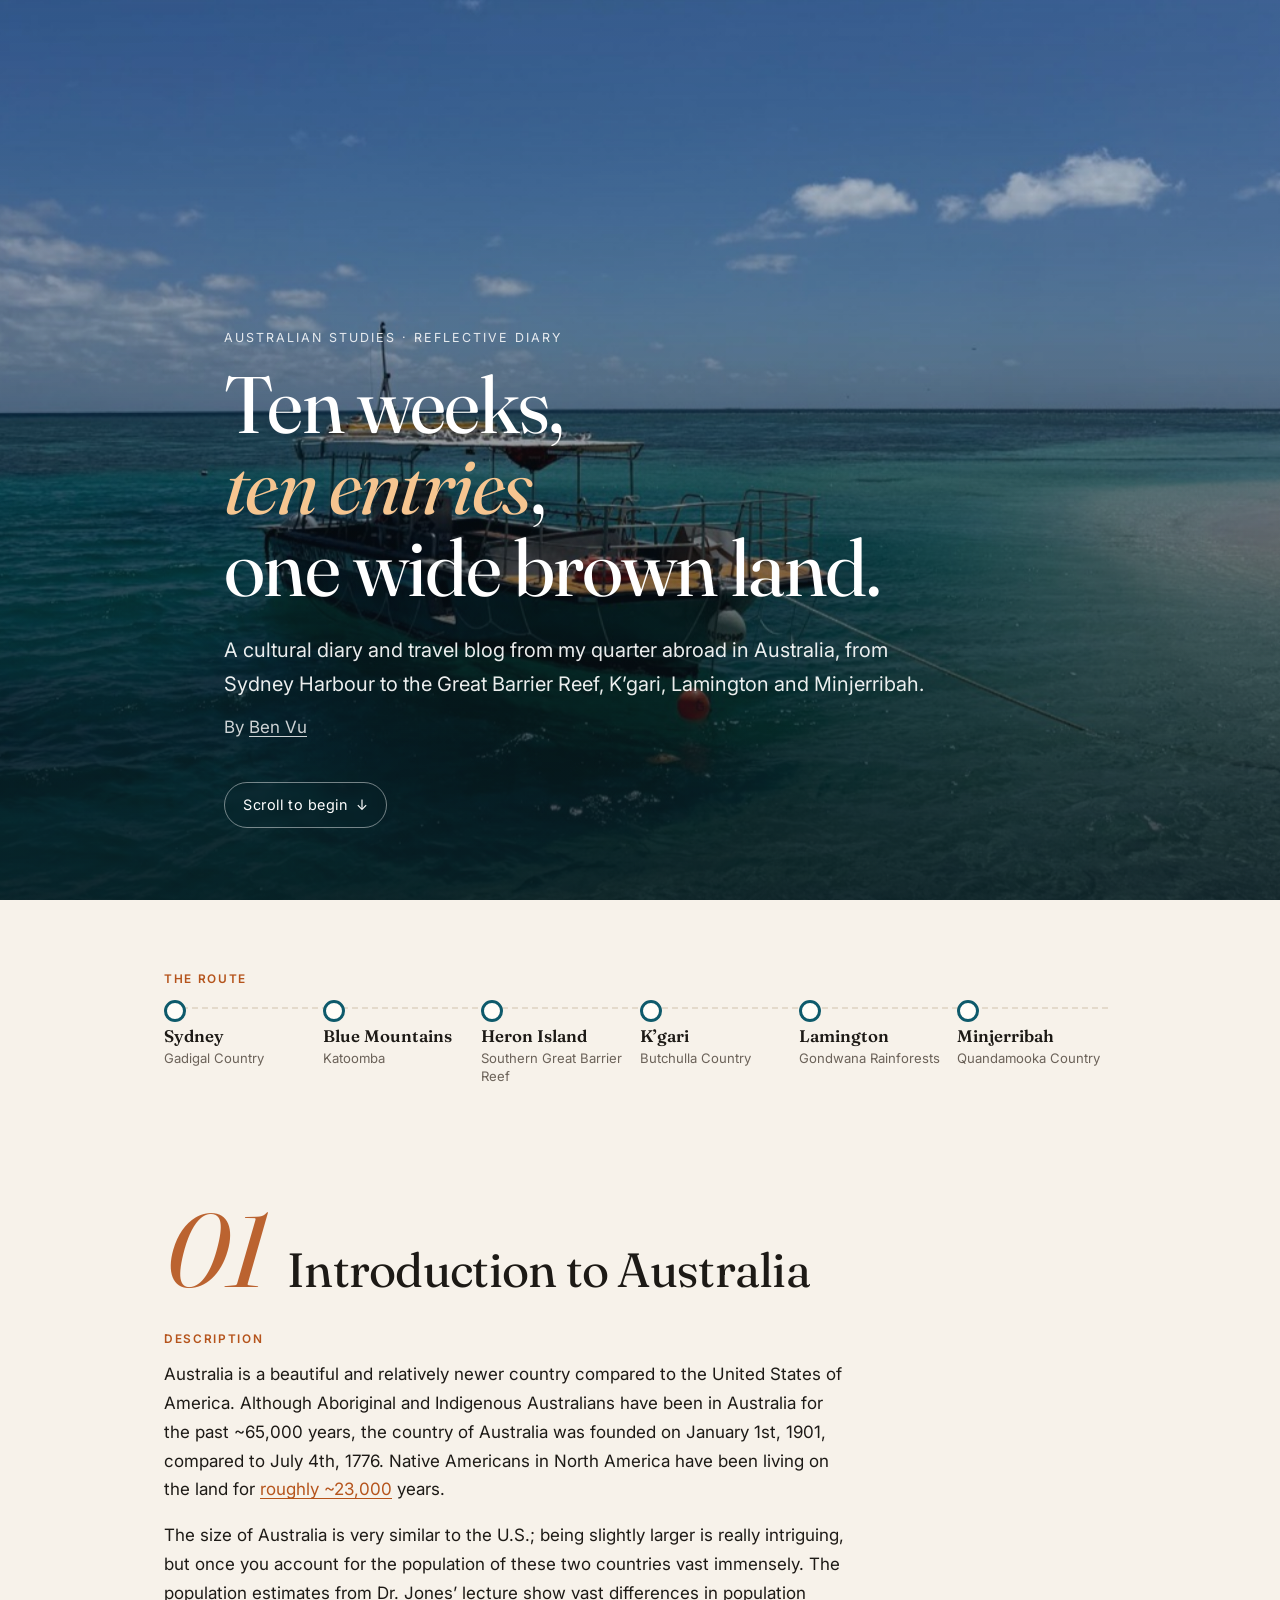
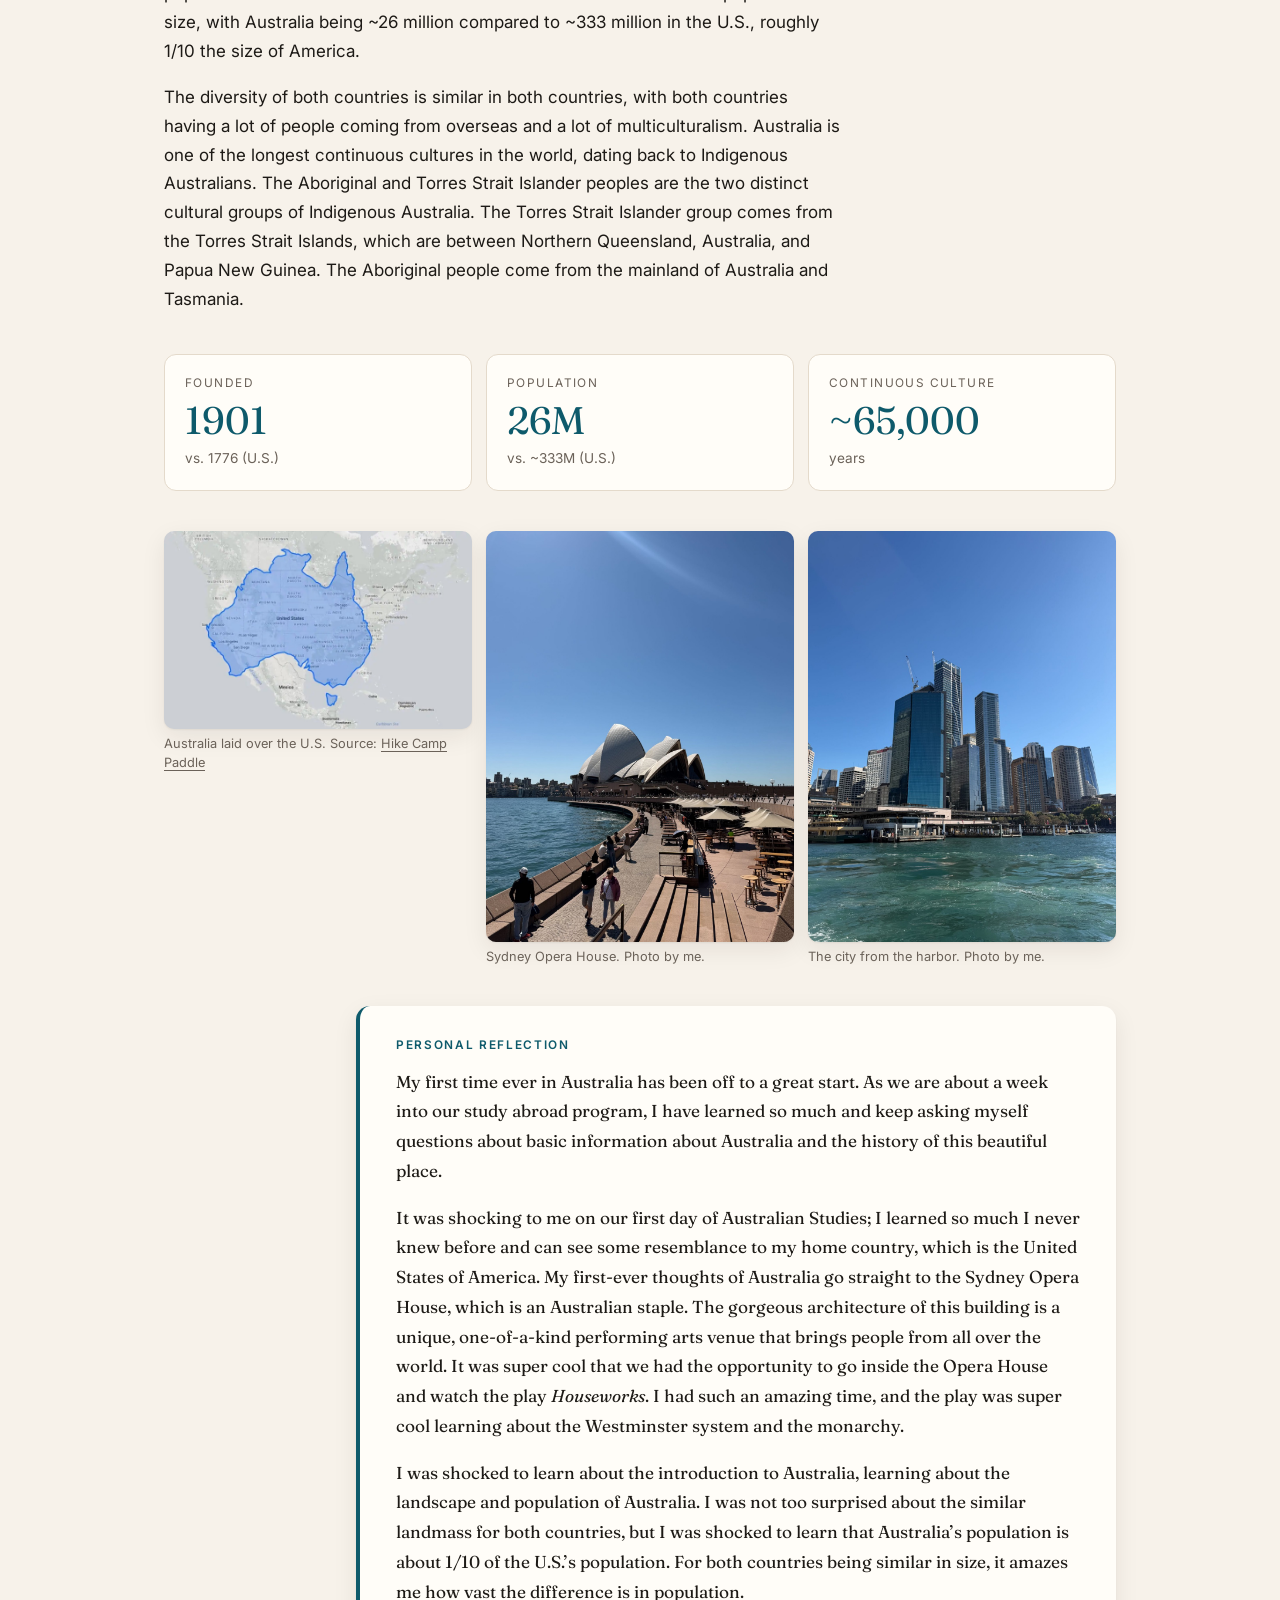
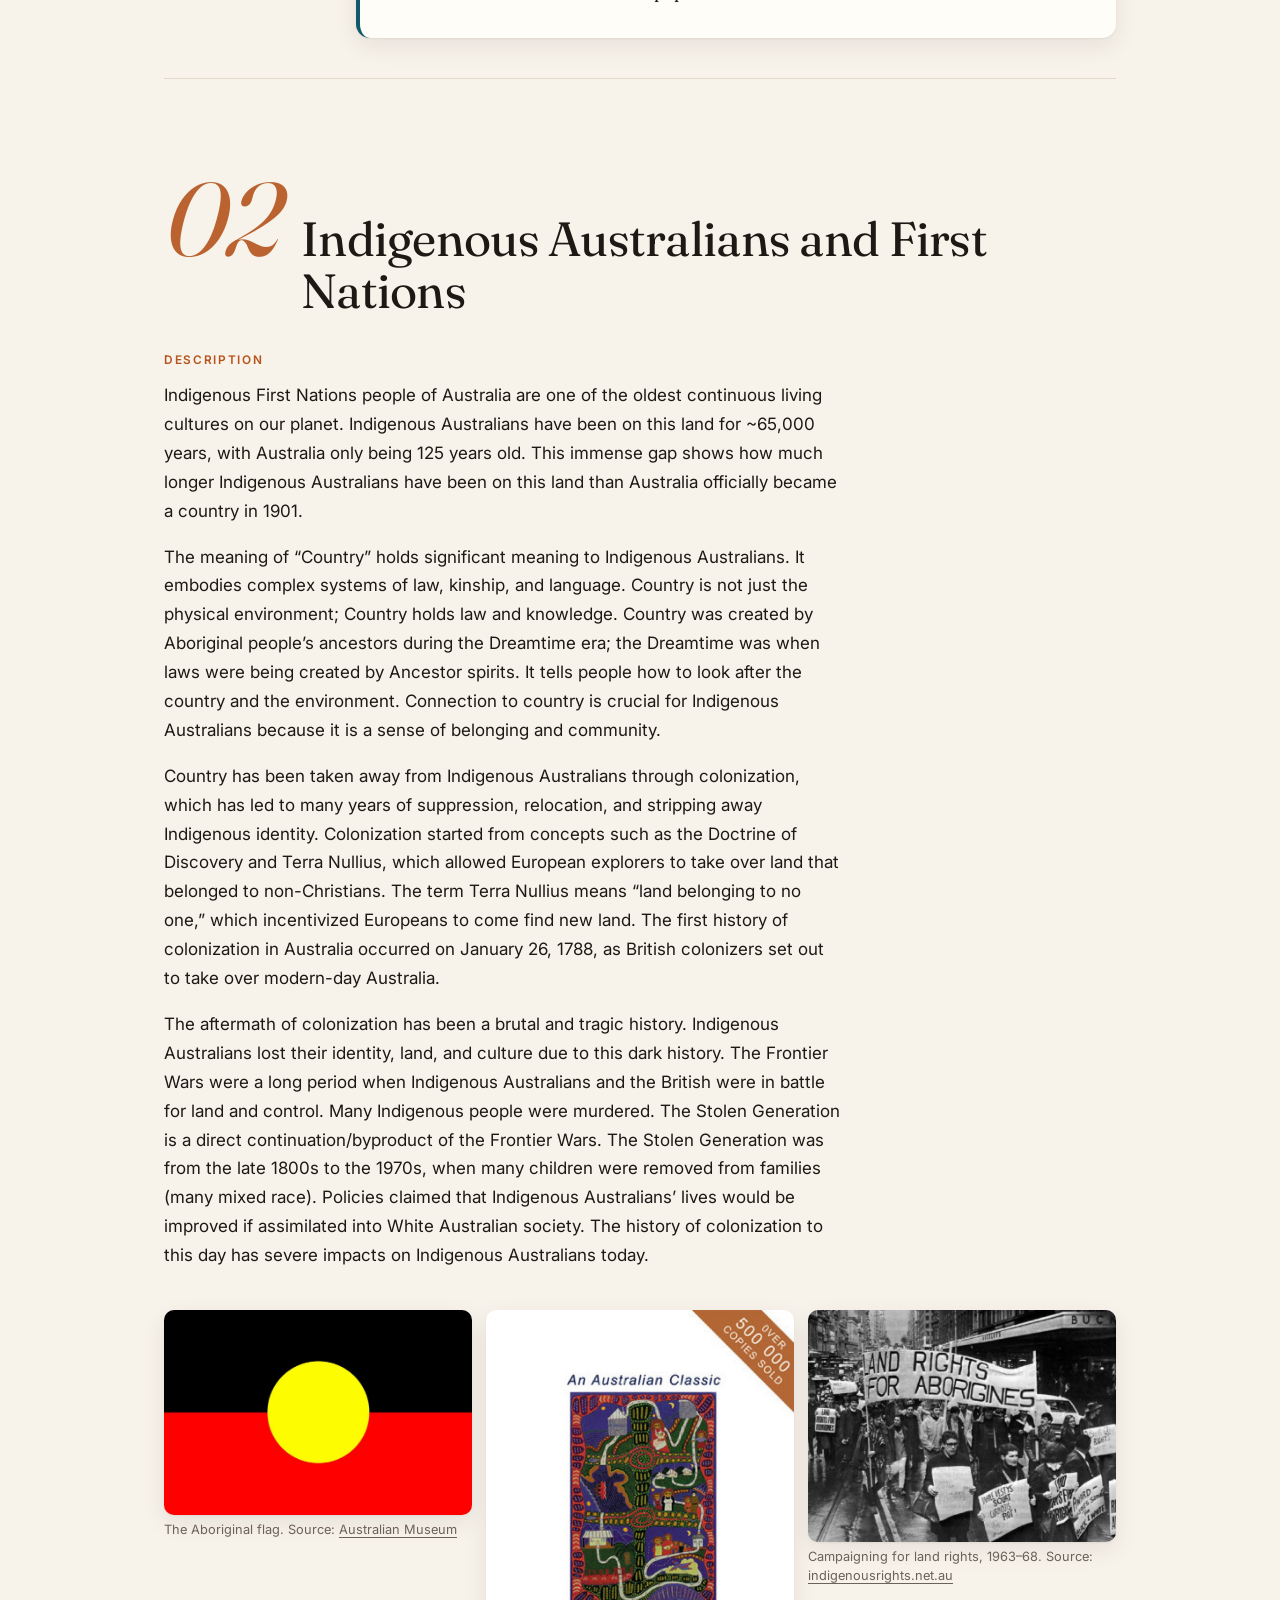
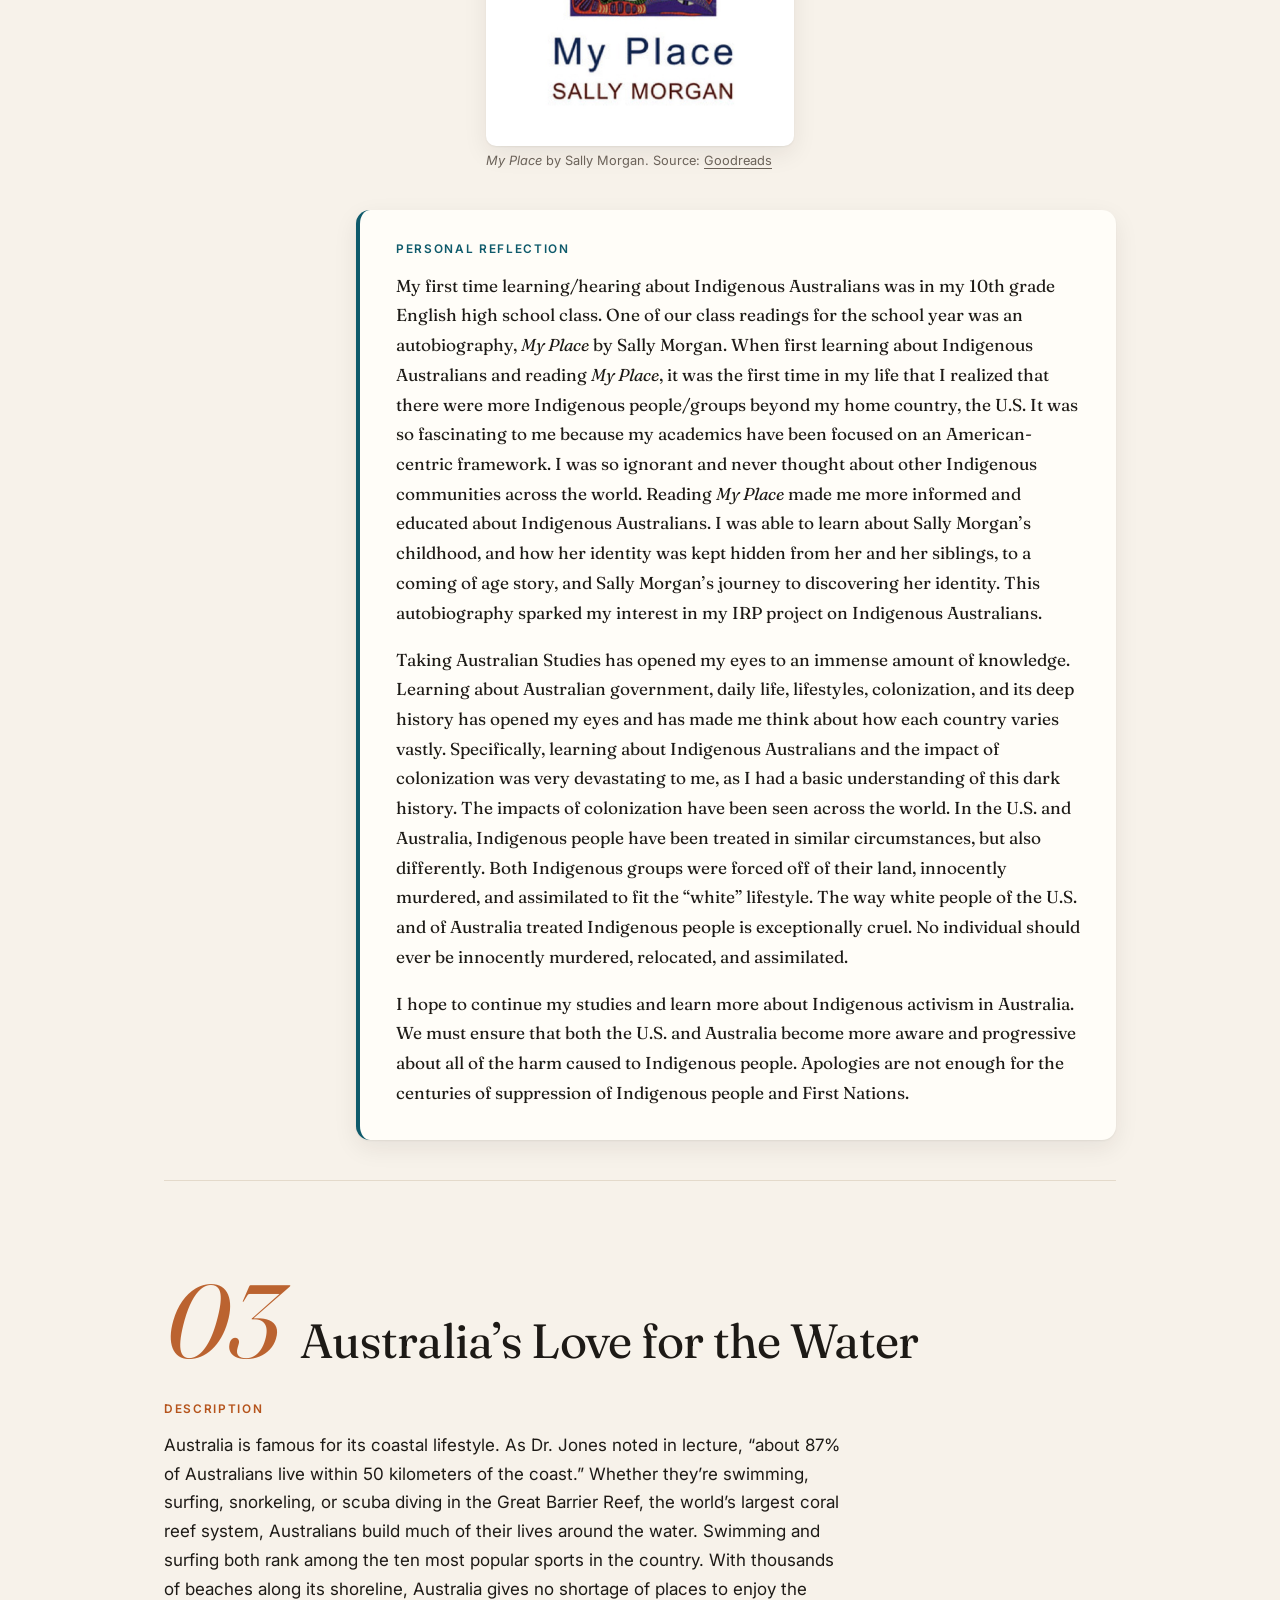
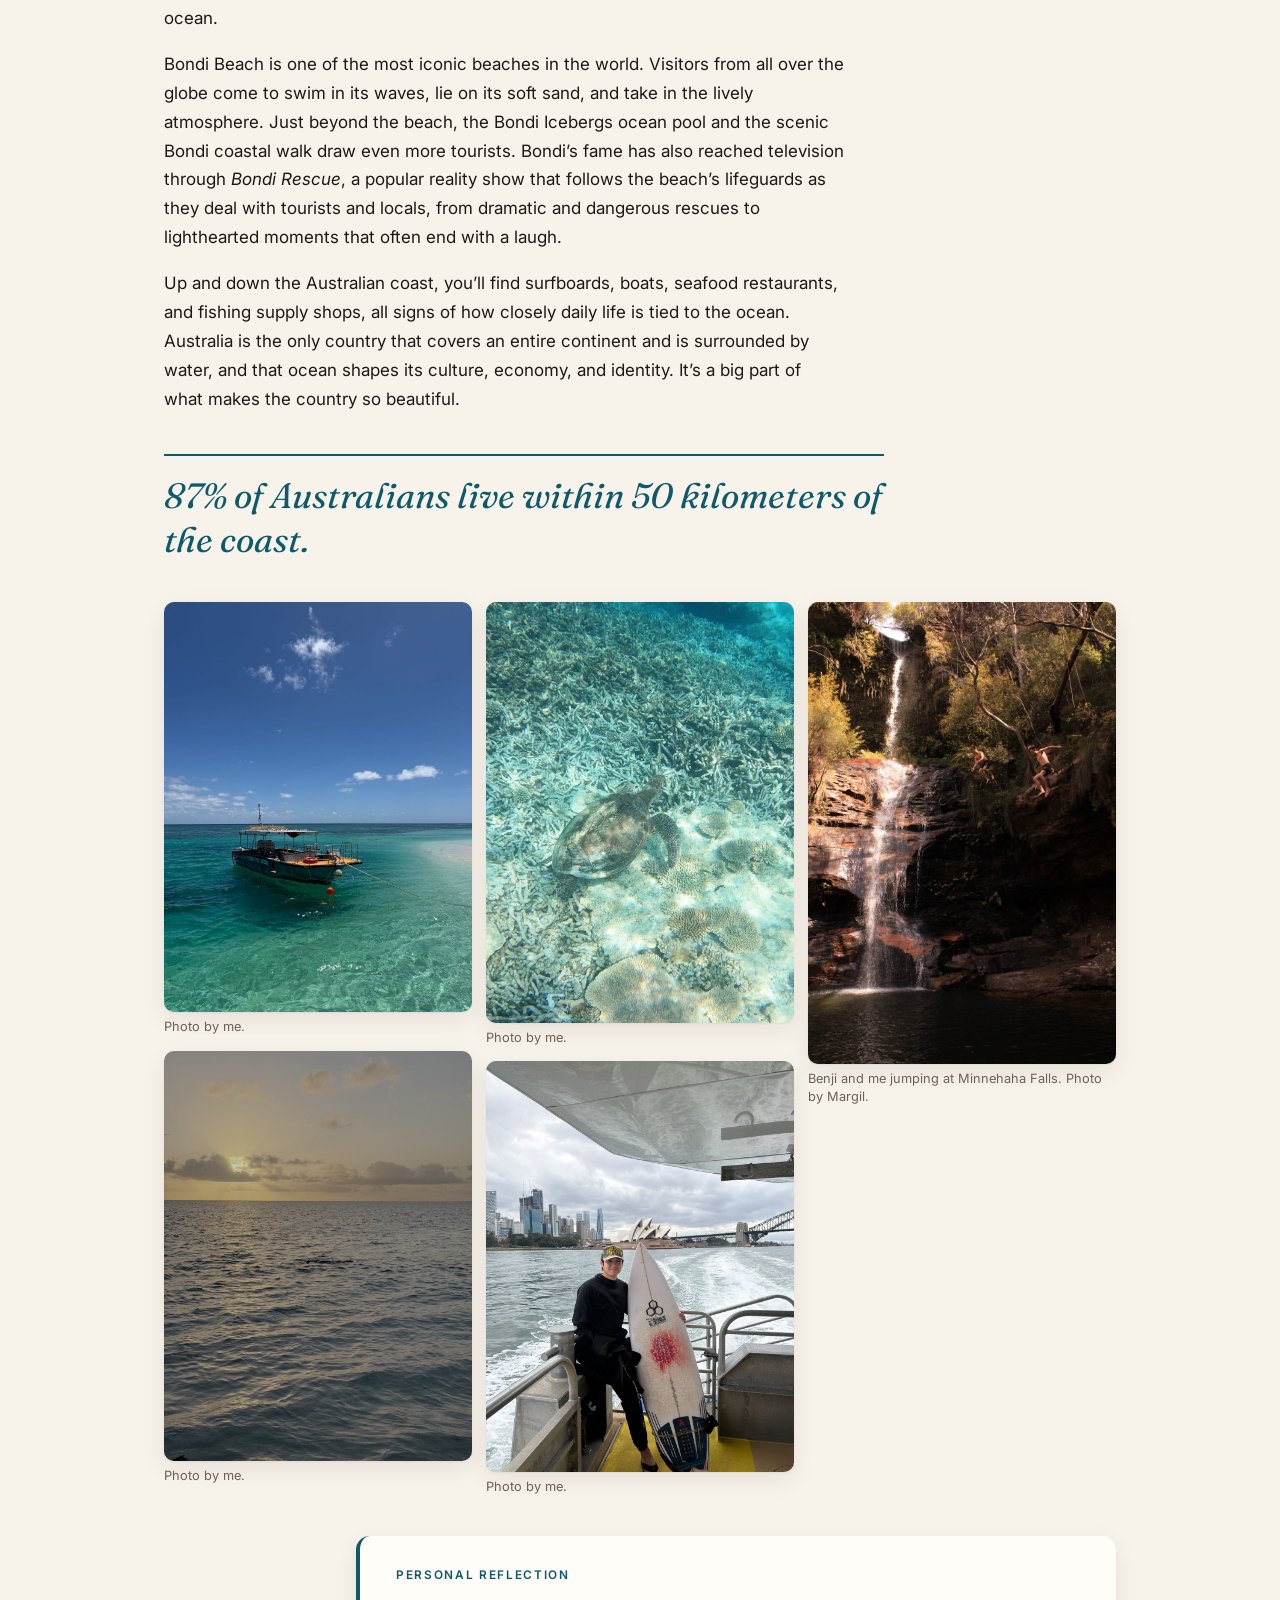
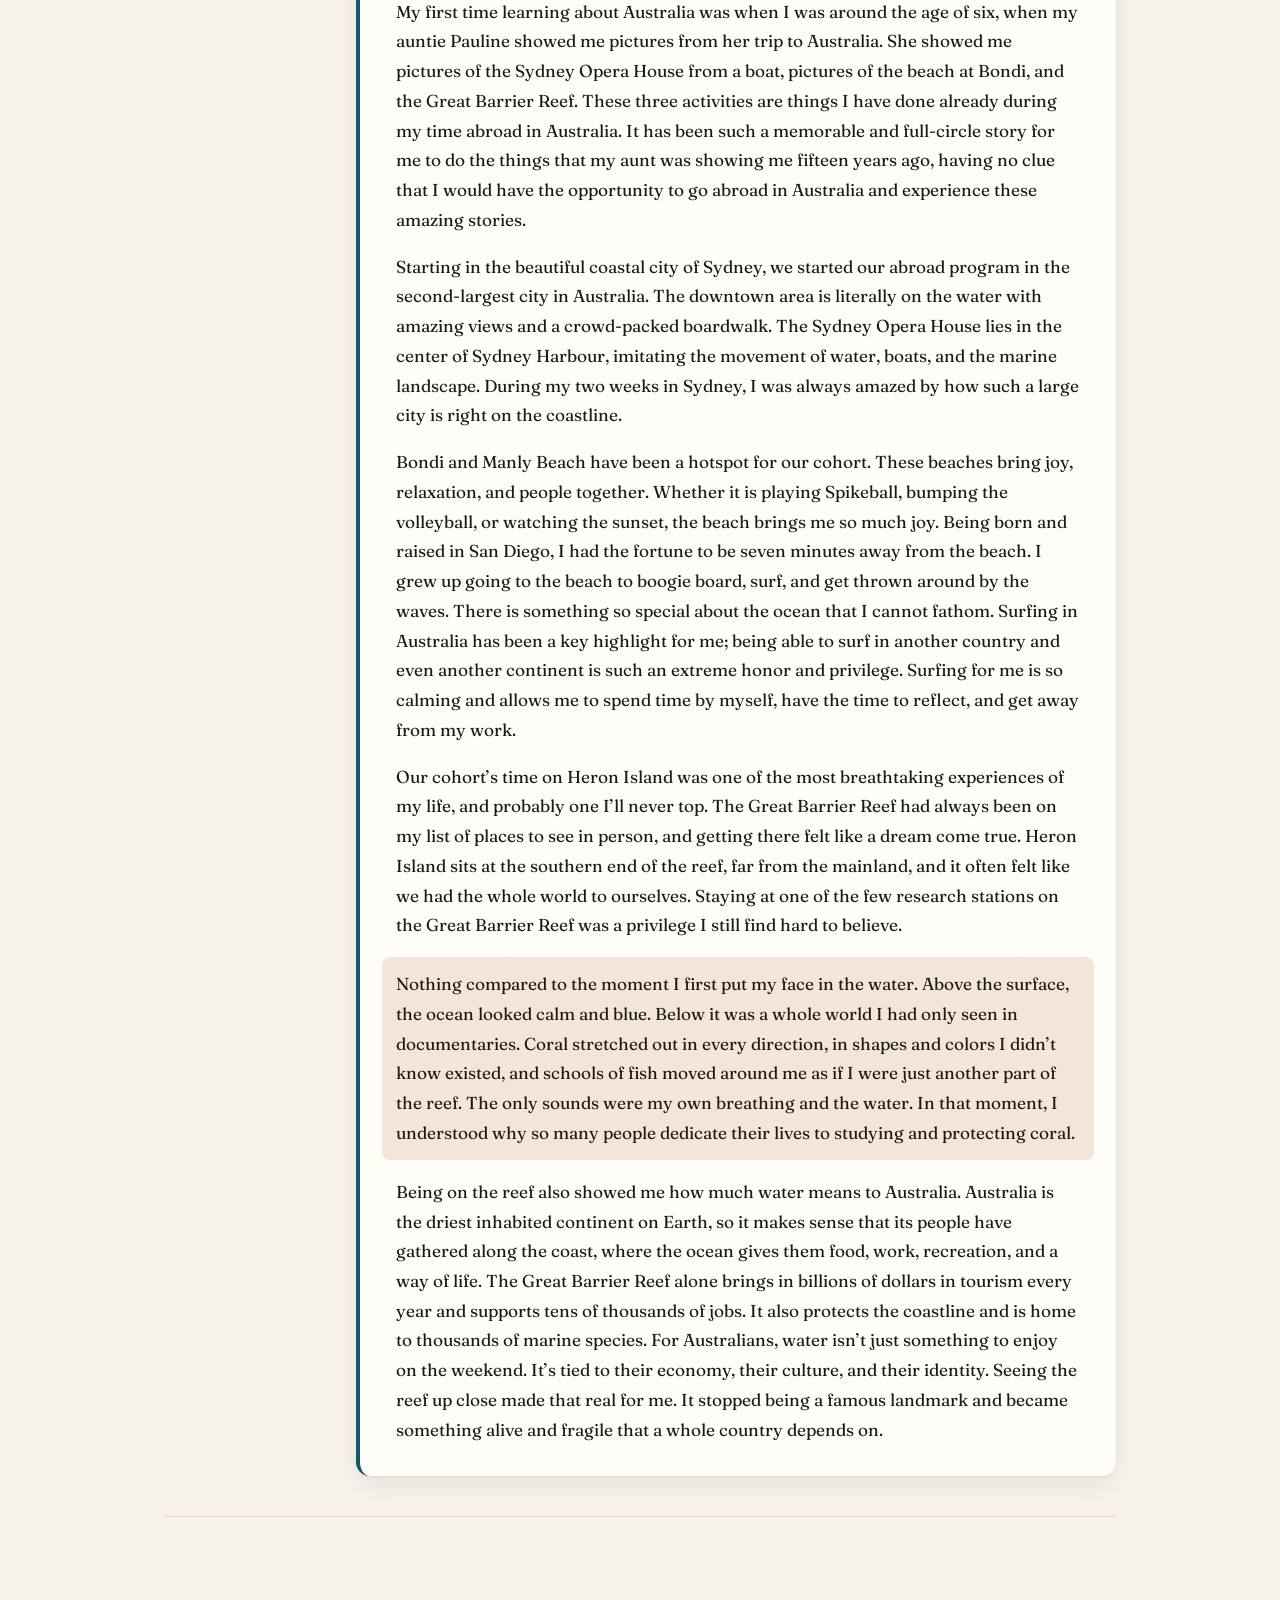
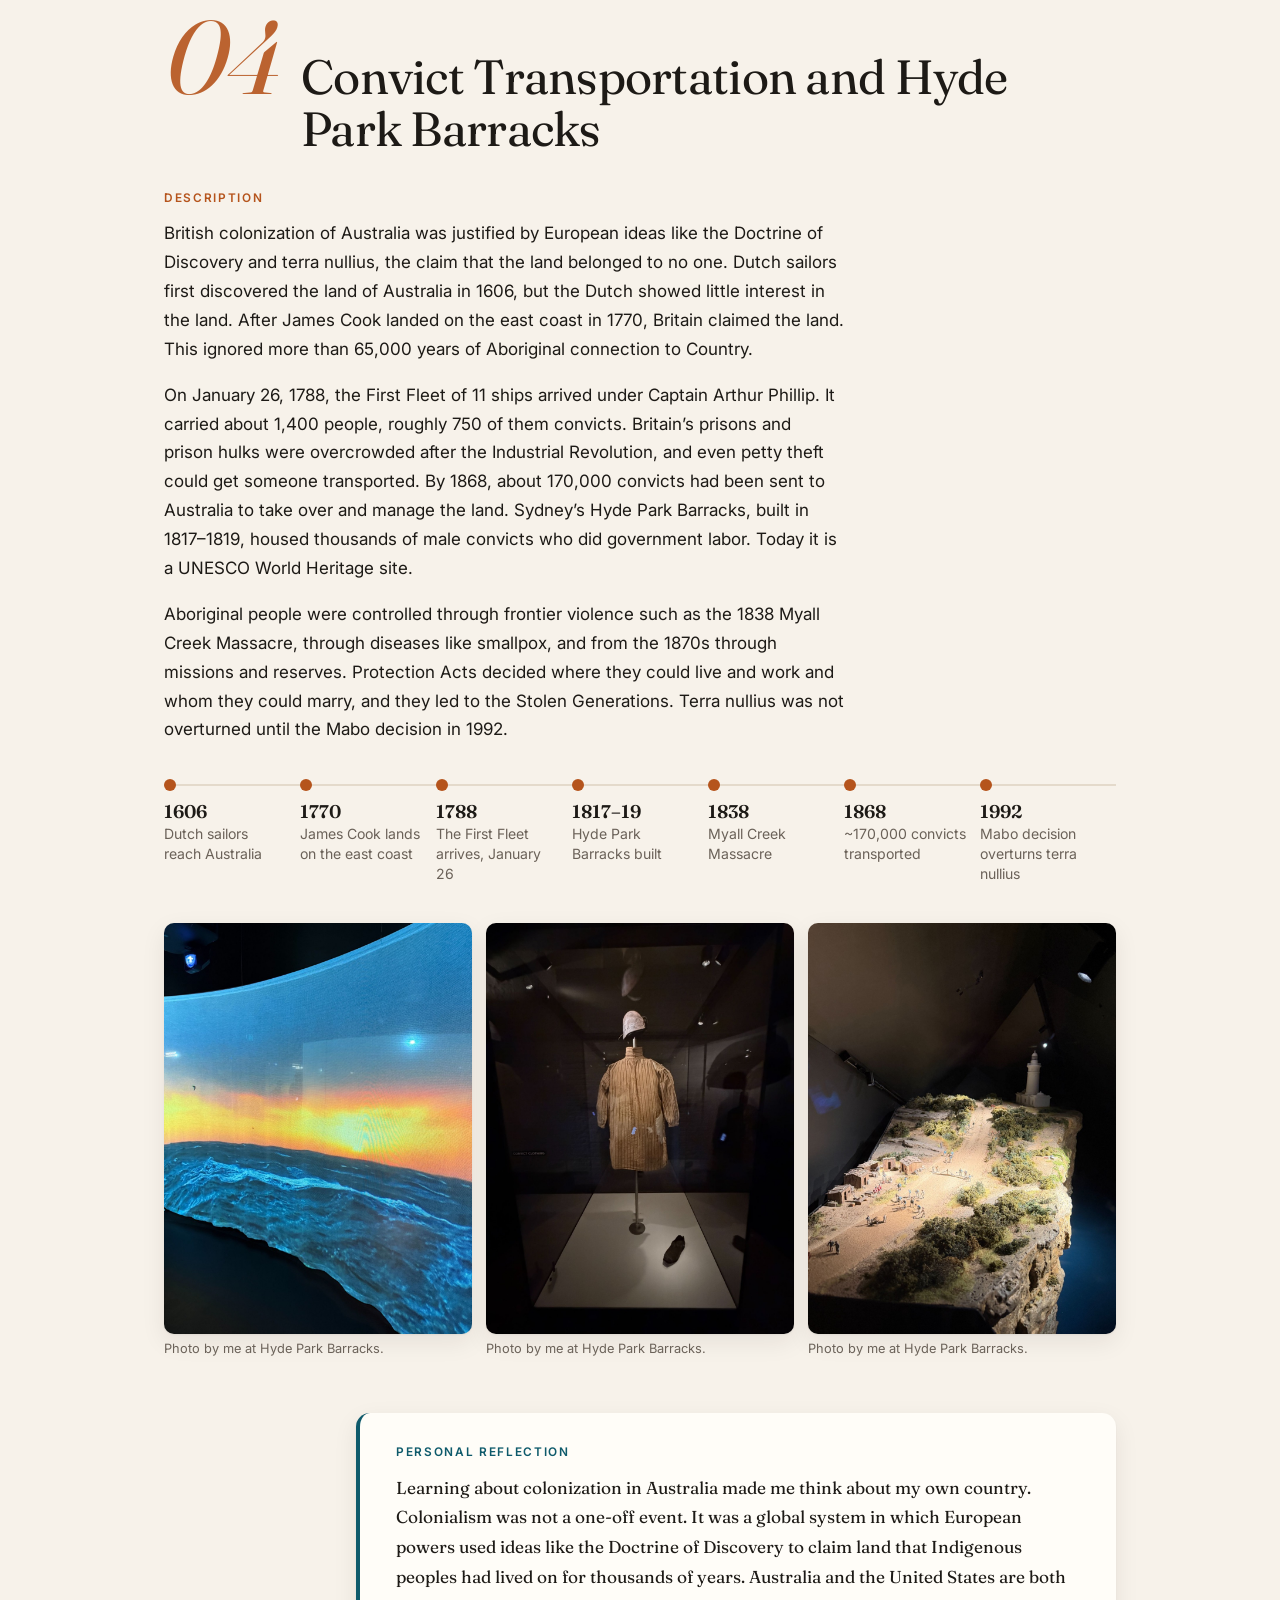
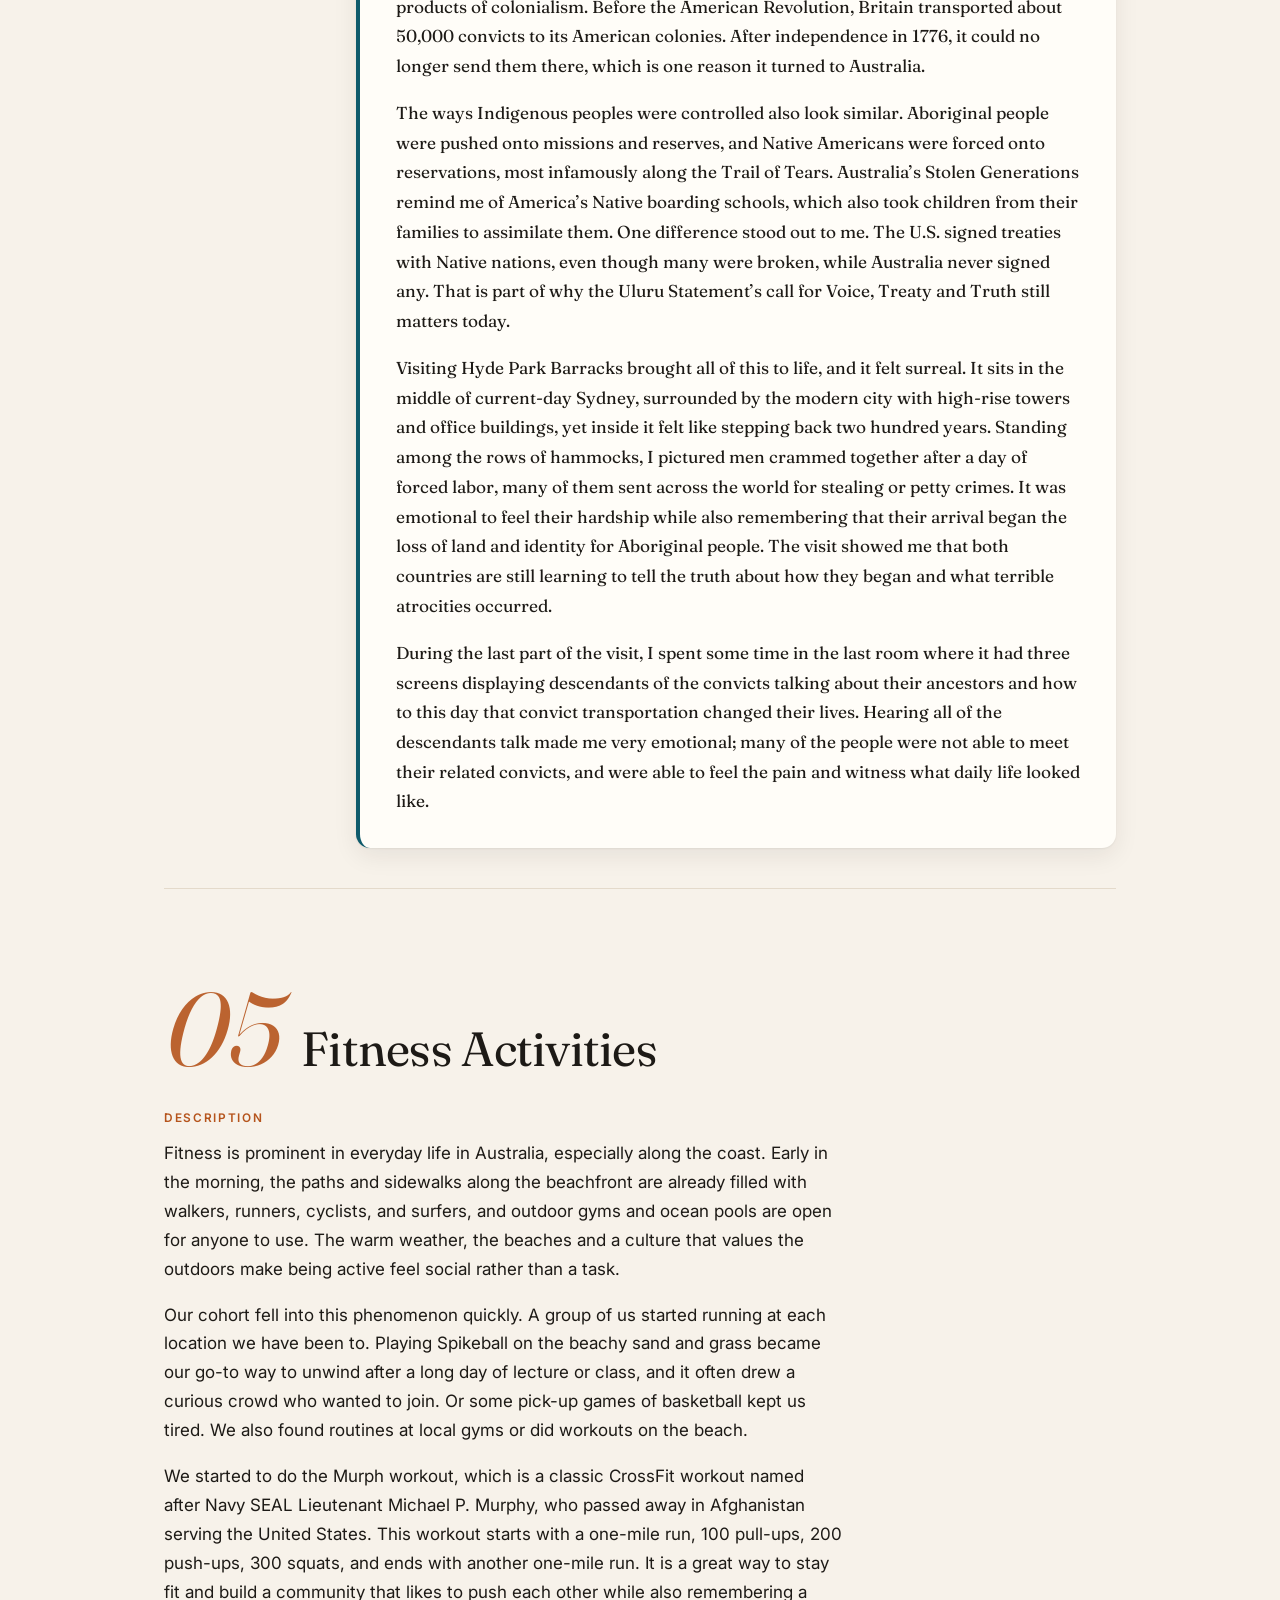
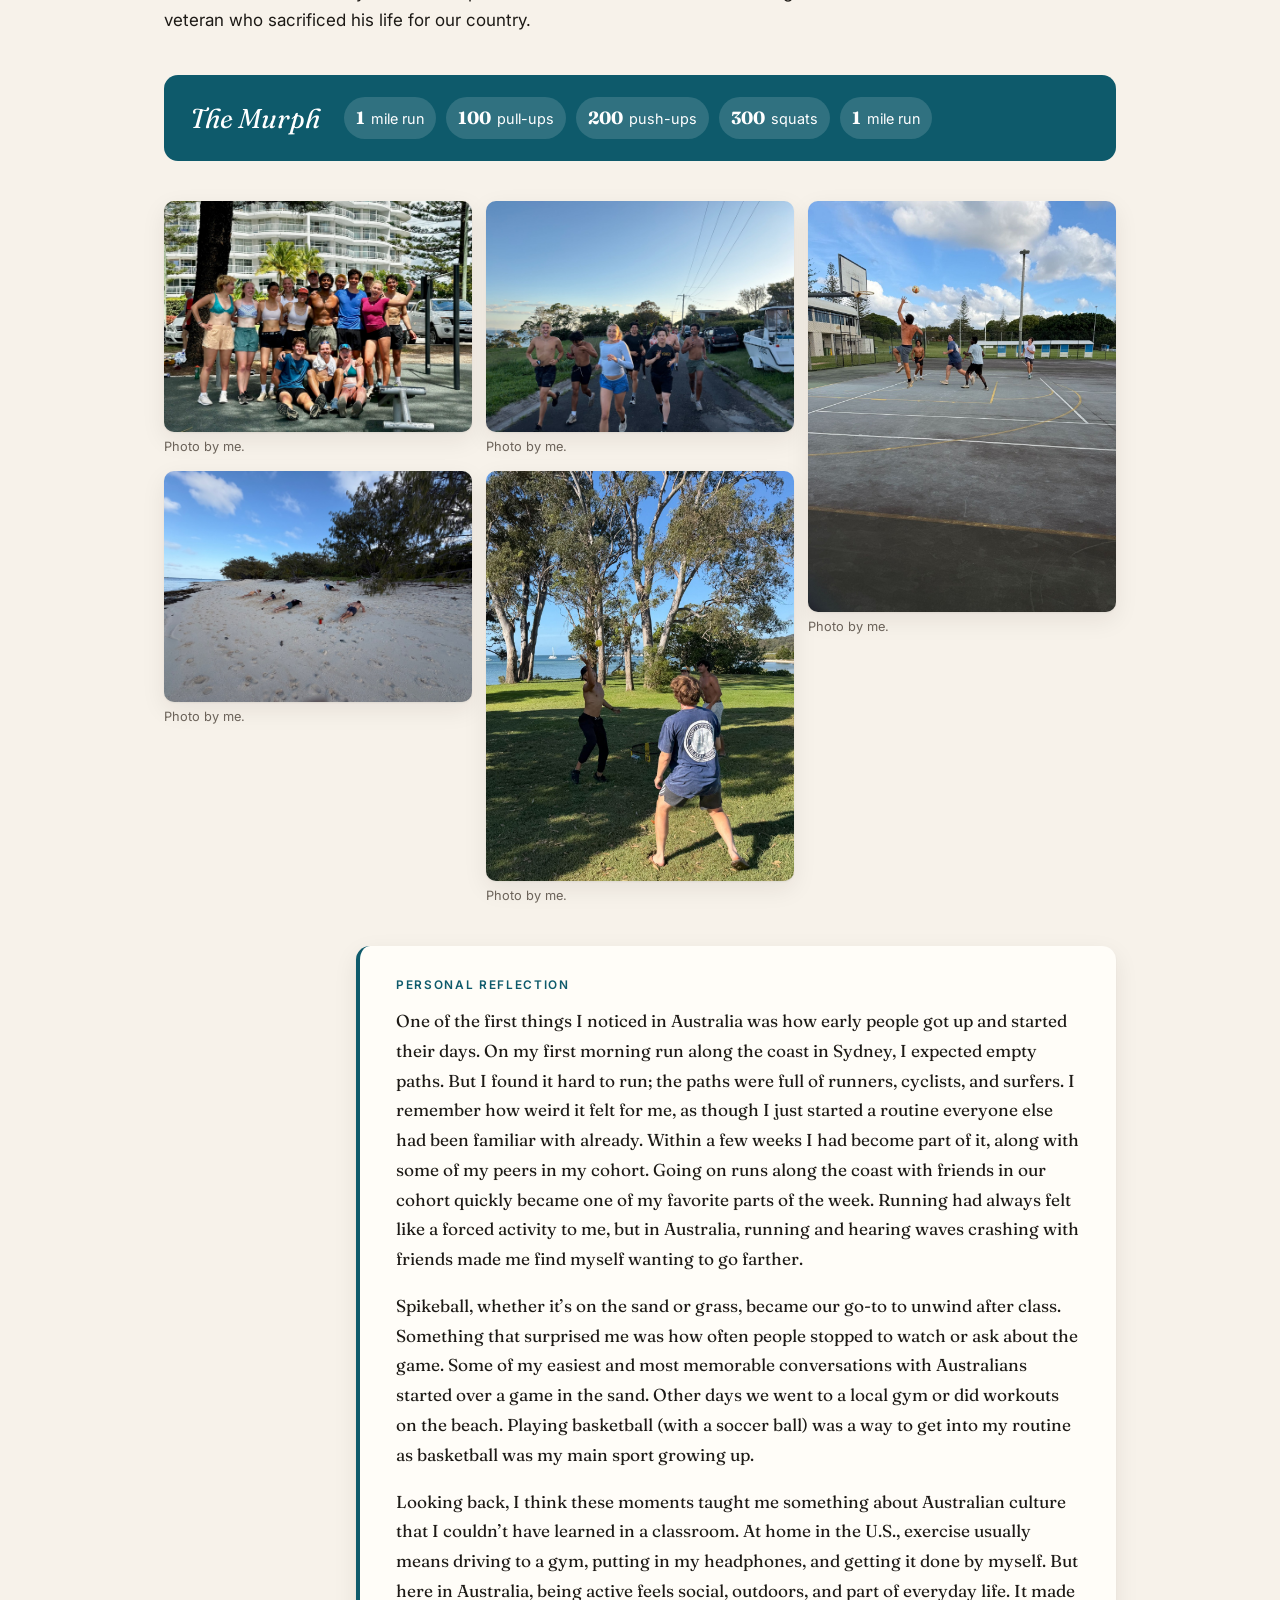
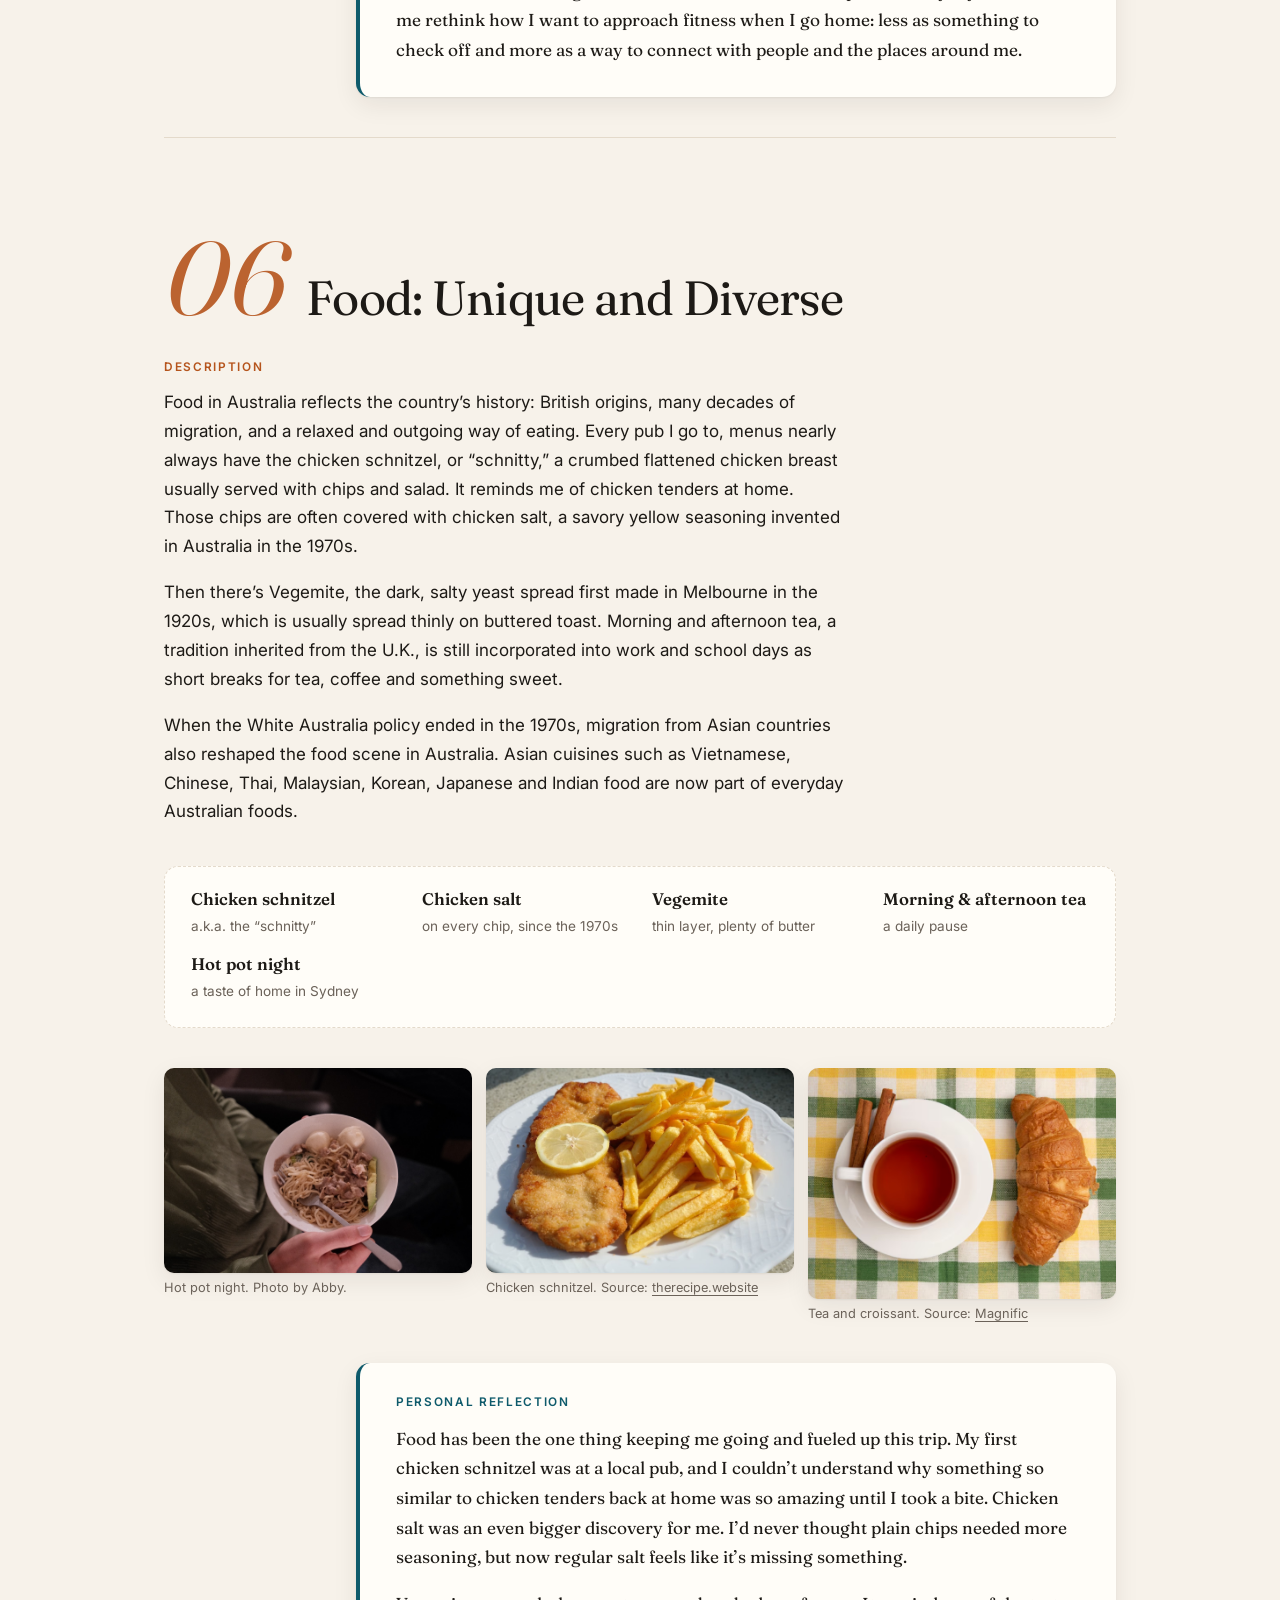
==== australia/index.html @ 721d3fa1 "Add Australia cultural diary as an interactive scroll page Ten Australian Studies diary entries with" ====
<!doctype html>
<html lang="en">
<head>
  <meta charset="utf-8">
  <meta name="viewport" content="width=device-width, initial-scale=1">
  <title>Australia Diary · Ben Vu</title>
  <meta name="description" content="A cultural diary and travel blog from my Stanford BOSP quarter in Australia: ten entries on history, Country, the coast, food, and mateship.">
  <meta property="og:title" content="Australia Diary · Ben Vu">
  <meta property="og:description" content="Ten cultural diary entries from a quarter abroad in Australia.">
  <meta property="og:image" content="https://benvu.work/australia/img/t03-1.jpg">
  <link rel="icon" href="data:image/svg+xml,<svg xmlns='http://www.w3.org/2000/svg' viewBox='0 0 100 100'><text y='.9em' font-size='90'>🌊</text></svg>">
  <link rel="preconnect" href="https://fonts.googleapis.com">
  <link rel="preconnect" href="https://fonts.gstatic.com" crossorigin>
  <link href="https://fonts.googleapis.com/css2?family=Fraunces:ital,opsz,wght@0,9..144,400;0,9..144,600;1,9..144,400&family=Inter:wght@400;500;600&display=swap" rel="stylesheet">
  <link rel="stylesheet" href="style.css">
  <noscript><style>.reveal{opacity:1;transform:none}</style></noscript>
</head>
<body>
  <div class="progress" aria-hidden="true"><span id="bar"></span></div>

  <nav class="rail" aria-label="Diary entries">
    <a href="#top" class="rail-home" title="Top">↑</a>
    <ol id="rail"></ol>
  </nav>

  <header class="hero" id="top">
    <div class="hero-bg" style="background-image:url('img/t03-1.jpg')"></div>
    <div class="hero-inner">
      <p class="eyebrow">Australian Studies · Reflective Diary</p>
      <h1>Ten weeks,<br><em>ten entries</em>,<br>one wide brown land.</h1>
      <p class="lede">A cultural diary and travel blog from my quarter abroad in Australia, from Sydney Harbour to the Great Barrier Reef, K’gari, Lamington and Minjerribah.</p>
      <p class="byline">By <a href="../">Ben Vu</a></p>
      <a class="scroll-cue" href="#route">Scroll to begin <span aria-hidden="true">↓</span></a>
    </div>
  </header>

  <section class="route reveal" id="route" aria-label="Where the diary goes">
    <h2 class="kicker">The route</h2>
    <ol class="stops">
      <li><b>Sydney</b><span>Gadigal Country</span></li>
      <li><b>Blue Mountains</b><span>Katoomba</span></li>
      <li><b>Heron Island</b><span>Southern Great Barrier Reef</span></li>
      <li><b>K’gari</b><span>Butchulla Country</span></li>
      <li><b>Lamington</b><span>Gondwana Rainforests</span></li>
      <li><b>Minjerribah</b><span>Quandamooka Country</span></li>
    </ol>
  </section>

  <main id="entries">

    <!-- 1 -->
    <article class="entry" id="entry-1" data-title="Introduction to Australia">
      <header class="entry-head reveal">
        <span class="num">01</span>
        <h2>Introduction to Australia</h2>
      </header>
      <div class="entry-body">
        <section class="desc reveal">
          <h3 class="kicker">Description</h3>
          <p>Australia is a beautiful and relatively newer country compared to the United States of America. Although Aboriginal and Indigenous Australians have been in Australia for the past ~65,000 years, the country of Australia was founded on January 1st, 1901, compared to July 4th, 1776. Native Americans in North America have been living on the land for <a href="https://www.nps.gov/articles/000/archeology-this-month-native-american-heritage.htm" target="_blank" rel="noopener">roughly ~23,000</a> years.</p>
          <p>The size of Australia is very similar to the U.S.; being slightly larger is really intriguing, but once you account for the population of these two countries vast immensely. The population estimates from Dr. Jones’ lecture show vast differences in population size, with Australia being ~26 million compared to ~333 million in the U.S., roughly 1/10 the size of America.</p>
          <p>The diversity of both countries is similar in both countries, with both countries having a lot of people coming from overseas and a lot of multiculturalism. Australia is one of the longest continuous cultures in the world, dating back to Indigenous Australians. The Aboriginal and Torres Strait Islander peoples are the two distinct cultural groups of Indigenous Australia. The Torres Strait Islander group comes from the Torres Strait Islands, which are between Northern Queensland, Australia, and Papua New Guinea. The Aboriginal people come from the mainland of Australia and Tasmania.</p>
        </section>

        <div class="stats reveal" aria-label="Australia and the U.S. by the numbers">
          <div class="stat"><span class="k">Founded</span><span class="v" data-count="1901">1901</span><span class="vs">vs. 1776 (U.S.)</span></div>
          <div class="stat"><span class="k">Population</span><span class="v"><span data-count="26">26</span>M</span><span class="vs">vs. ~333M (U.S.)</span></div>
          <div class="stat"><span class="k">Continuous culture</span><span class="v">~<span data-count="65000">65,000</span></span><span class="vs">years</span></div>
        </div>

        <div class="gallery reveal">
          <figure class="wide"><img src="img/t01-1.jpg" width="1400" height="900" loading="lazy" alt="Map overlaying the outline of Australia on the continental United States, showing they are about the same size"><figcaption>Australia laid over the U.S. Source: <a href="https://hikecamppaddle.com.au/how-big-is-australia-2/" target="_blank" rel="noopener">Hike Camp Paddle</a></figcaption></figure>
          <figure><img src="img/t01-2.jpg" width="1050" height="1400" loading="lazy" alt="The Sydney Opera House under a clear blue sky, seen from the harbor-side promenade"><figcaption>Sydney Opera House. Photo by me.</figcaption></figure>
          <figure><img src="img/t01-3.jpg" width="1050" height="1400" loading="lazy" alt="Sydney's city skyline rising behind Circular Quay, seen from the water"><figcaption>The city from the harbor. Photo by me.</figcaption></figure>
        </div>

        <section class="reflection reveal">
          <h3 class="kicker">Personal reflection</h3>
          <p>My first time ever in Australia has been off to a great start. As we are about a week into our study abroad program, I have learned so much and keep asking myself questions about basic information about Australia and the history of this beautiful place.</p>
          <p>It was shocking to me on our first day of Australian Studies; I learned so much I never knew before and can see some resemblance to my home country, which is the United States of America. My first-ever thoughts of Australia go straight to the Sydney Opera House, which is an Australian staple. The gorgeous architecture of this building is a unique, one-of-a-kind performing arts venue that brings people from all over the world. It was super cool that we had the opportunity to go inside the Opera House and watch the play <i>Houseworks</i>. I had such an amazing time, and the play was super cool learning about the Westminster system and the monarchy.</p>
          <p>I was shocked to learn about the introduction to Australia, learning about the landscape and population of Australia. I was not too surprised about the similar landmass for both countries, but I was shocked to learn that Australia’s population is about 1/10 of the U.S.’s population. For both countries being similar in size, it amazes me how vast the difference is in population.</p>
        </section>
      </div>
    </article>

    <!-- 2 -->
    <article class="entry" id="entry-2" data-title="Indigenous Australians and First Nations">
      <header class="entry-head reveal">
        <span class="num">02</span>
        <h2>Indigenous Australians and First Nations</h2>
      </header>
      <div class="entry-body">
        <section class="desc reveal">
          <h3 class="kicker">Description</h3>
          <p>Indigenous First Nations people of Australia are one of the oldest continuous living cultures on our planet. Indigenous Australians have been on this land for ~65,000 years, with Australia only being 125 years old. This immense gap shows how much longer Indigenous Australians have been on this land than Australia officially became a country in 1901.</p>
          <p>The meaning of “Country” holds significant meaning to Indigenous Australians. It embodies complex systems of law, kinship, and language. Country is not just the physical environment; Country holds law and knowledge. Country was created by Aboriginal people’s ancestors during the Dreamtime era; the Dreamtime was when laws were being created by Ancestor spirits. It tells people how to look after the country and the environment. Connection to country is crucial for Indigenous Australians because it is a sense of belonging and community.</p>
          <p>Country has been taken away from Indigenous Australians through colonization, which has led to many years of suppression, relocation, and stripping away Indigenous identity. Colonization started from concepts such as the Doctrine of Discovery and Terra Nullius, which allowed European explorers to take over land that belonged to non-Christians. The term Terra Nullius means “land belonging to no one,” which incentivized Europeans to come find new land. The first history of colonization in Australia occurred on January 26, 1788, as British colonizers set out to take over modern-day Australia.</p>
          <p>The aftermath of colonization has been a brutal and tragic history. Indigenous Australians lost their identity, land, and culture due to this dark history. The Frontier Wars were a long period when Indigenous Australians and the British were in battle for land and control. Many Indigenous people were murdered. The Stolen Generation is a direct continuation/byproduct of the Frontier Wars. The Stolen Generation was from the late 1800s to the 1970s, when many children were removed from families (many mixed race). Policies claimed that Indigenous Australians’ lives would be improved if assimilated into White Australian society. The history of colonization to this day has severe impacts on Indigenous Australians today.</p>
        </section>

        <div class="gallery reveal">
          <figure class="wide"><img src="img/t02-1.jpg" width="1400" height="933" loading="lazy" alt="The Australian Aboriginal flag: black over red with a yellow circle in the center"><figcaption>The Aboriginal flag. Source: <a href="https://australian.museum/learn/cultures/first-nations-collections/cultural-objects/indigenous-australia-flags/" target="_blank" rel="noopener">Australian Museum</a></figcaption></figure>
          <figure><img src="img/t02-2.jpg" width="989" height="1400" loading="lazy" alt="Book cover of My Place by Sally Morgan"><figcaption><i>My Place</i> by Sally Morgan. Source: <a href="https://www.goodreads.com/book/show/1144682.My_Place" target="_blank" rel="noopener">Goodreads</a></figcaption></figure>
          <figure><img src="img/t02-3.jpg" width="1400" height="1057" loading="lazy" alt="Black-and-white photo of marchers carrying a banner reading Land Rights for Aborigines"><figcaption>Campaigning for land rights, 1963–68. Source: <a href="https://indigenousrights.net.au/land_rights/campaigning_for_land_rights,_1963-68" target="_blank" rel="noopener">indigenousrights.net.au</a></figcaption></figure>
        </div>

        <section class="reflection reveal">
          <h3 class="kicker">Personal reflection</h3>
          <p>My first time learning/hearing about Indigenous Australians was in my 10th grade English high school class. One of our class readings for the school year was an autobiography, <i>My Place</i> by Sally Morgan. When first learning about Indigenous Australians and reading <i>My Place</i>, it was the first time in my life that I realized that there were more Indigenous people/groups beyond my home country, the U.S. It was so fascinating to me because my academics have been focused on an American-centric framework. I was so ignorant and never thought about other Indigenous communities across the world. Reading <i>My Place</i> made me more informed and educated about Indigenous Australians. I was able to learn about Sally Morgan’s childhood, and how her identity was kept hidden from her and her siblings, to a coming of age story, and Sally Morgan’s journey to discovering her identity. This autobiography sparked my interest in my IRP project on Indigenous Australians.</p>
          <p>Taking Australian Studies has opened my eyes to an immense amount of knowledge. Learning about Australian government, daily life, lifestyles, colonization, and its deep history has opened my eyes and has made me think about how each country varies vastly. Specifically, learning about Indigenous Australians and the impact of colonization was very devastating to me, as I had a basic understanding of this dark history. The impacts of colonization have been seen across the world. In the U.S. and Australia, Indigenous people have been treated in similar circumstances, but also differently. Both Indigenous groups were forced off of their land, innocently murdered, and assimilated to fit the “white” lifestyle. The way white people of the U.S. and of Australia treated Indigenous people is exceptionally cruel. No individual should ever be innocently murdered, relocated, and assimilated.</p>
          <p>I hope to continue my studies and learn more about Indigenous activism in Australia. We must ensure that both the U.S. and Australia become more aware and progressive about all of the harm caused to Indigenous people. Apologies are not enough for the centuries of suppression of Indigenous people and First Nations.</p>
        </section>
      </div>
    </article>

    <!-- 3 -->
    <article class="entry" id="entry-3" data-title="Australia’s Love for the Water">
      <header class="entry-head reveal">
        <span class="num">03</span>
        <h2>Australia’s Love for the Water</h2>
      </header>
      <div class="entry-body">
        <section class="desc reveal">
          <h3 class="kicker">Description</h3>
          <p>Australia is famous for its coastal lifestyle. As Dr. Jones noted in lecture, “about 87% of Australians live within 50 kilometers of the coast.” Whether they’re swimming, surfing, snorkeling, or scuba diving in the Great Barrier Reef, the world’s largest coral reef system, Australians build much of their lives around the water. Swimming and surfing both rank among the ten most popular sports in the country. With thousands of beaches along its shoreline, Australia gives no shortage of places to enjoy the ocean.</p>
          <p>Bondi Beach is one of the most iconic beaches in the world. Visitors from all over the globe come to swim in its waves, lie on its soft sand, and take in the lively atmosphere. Just beyond the beach, the Bondi Icebergs ocean pool and the scenic Bondi coastal walk draw even more tourists. Bondi’s fame has also reached television through <i>Bondi Rescue</i>, a popular reality show that follows the beach’s lifeguards as they deal with tourists and locals, from dramatic and dangerous rescues to lighthearted moments that often end with a laugh.</p>
          <p>Up and down the Australian coast, you’ll find surfboards, boats, seafood restaurants, and fishing supply shops, all signs of how closely daily life is tied to the ocean. Australia is the only country that covers an entire continent and is surrounded by water, and that ocean shapes its culture, economy, and identity. It’s a big part of what makes the country so beautiful.</p>
        </section>

        <blockquote class="pull reveal"><span data-count="87">87</span>% of Australians live within 50 kilometers of the coast.</blockquote>

        <div class="gallery reveal">
          <figure><img src="img/t03-1.jpg" width="1050" height="1400" loading="lazy" alt="A small boat anchored in clear turquoise water off a sandbar under a blue sky"><figcaption>Photo by me.</figcaption></figure>
          <figure><img src="img/t03-2.jpg" width="1050" height="1400" loading="lazy" alt="Sun setting through clouds over a calm, rippled ocean"><figcaption>Photo by me.</figcaption></figure>
          <figure><img src="img/t03-3.jpg" width="1024" height="1400" loading="lazy" alt="A sea turtle swimming over branching coral on the Great Barrier Reef"><figcaption>Photo by me.</figcaption></figure>
          <figure><img src="img/t03-4.jpg" width="1050" height="1400" loading="lazy" alt="Ben in a wetsuit holding a surfboard on a ferry, with the Opera House and Harbour Bridge behind"><figcaption>Photo by me.</figcaption></figure>
          <figure><img src="img/t03-5.jpg" width="933" height="1400" loading="lazy" alt="Two people jumping from a cliff ledge beside a waterfall into a pool below"><figcaption>Benji and me jumping at Minnehaha Falls. Photo by Margil.</figcaption></figure>
        </div>

        <section class="reflection reveal">
          <h3 class="kicker">Personal reflection</h3>
          <p>My first time learning about Australia was when I was around the age of six, when my auntie Pauline showed me pictures from her trip to Australia. She showed me pictures of the Sydney Opera House from a boat, pictures of the beach at Bondi, and the Great Barrier Reef. These three activities are things I have done already during my time abroad in Australia. It has been such a memorable and full-circle story for me to do the things that my aunt was showing me fifteen years ago, having no clue that I would have the opportunity to go abroad in Australia and experience these amazing stories.</p>
          <p>Starting in the beautiful coastal city of Sydney, we started our abroad program in the second-largest city in Australia. The downtown area is literally on the water with amazing views and a crowd-packed boardwalk. The Sydney Opera House lies in the center of Sydney Harbour, imitating the movement of water, boats, and the marine landscape. During my two weeks in Sydney, I was always amazed by how such a large city is right on the coastline.</p>
          <p>Bondi and Manly Beach have been a hotspot for our cohort. These beaches bring joy, relaxation, and people together. Whether it is playing Spikeball, bumping the volleyball, or watching the sunset, the beach brings me so much joy. Being born and raised in San Diego, I had the fortune to be seven minutes away from the beach. I grew up going to the beach to boogie board, surf, and get thrown around by the waves. There is something so special about the ocean that I cannot fathom. Surfing in Australia has been a key highlight for me; being able to surf in another country and even another continent is such an extreme honor and privilege. Surfing for me is so calming and allows me to spend time by myself, have the time to reflect, and get away from my work.</p>
          <p>Our cohort’s time on Heron Island was one of the most breathtaking experiences of my life, and probably one I’ll never top. The Great Barrier Reef had always been on my list of places to see in person, and getting there felt like a dream come true. Heron Island sits at the southern end of the reef, far from the mainland, and it often felt like we had the whole world to ourselves. Staying at one of the few research stations on the Great Barrier Reef was a privilege I still find hard to believe.</p>
          <p class="highlight">Nothing compared to the moment I first put my face in the water. Above the surface, the ocean looked calm and blue. Below it was a whole world I had only seen in documentaries. Coral stretched out in every direction, in shapes and colors I didn’t know existed, and schools of fish moved around me as if I were just another part of the reef. The only sounds were my own breathing and the water. In that moment, I understood why so many people dedicate their lives to studying and protecting coral.</p>
          <p>Being on the reef also showed me how much water means to Australia. Australia is the driest inhabited continent on Earth, so it makes sense that its people have gathered along the coast, where the ocean gives them food, work, recreation, and a way of life. The Great Barrier Reef alone brings in billions of dollars in tourism every year and supports tens of thousands of jobs. It also protects the coastline and is home to thousands of marine species. For Australians, water isn’t just something to enjoy on the weekend. It’s tied to their economy, their culture, and their identity. Seeing the reef up close made that real for me. It stopped being a famous landmark and became something alive and fragile that a whole country depends on.</p>
        </section>
      </div>
    </article>

    <!-- 4 -->
    <article class="entry" id="entry-4" data-title="Convict Transportation and Hyde Park Barracks">
      <header class="entry-head reveal">
        <span class="num">04</span>
        <h2>Convict Transportation and Hyde Park Barracks</h2>
      </header>
      <div class="entry-body">
        <section class="desc reveal">
          <h3 class="kicker">Description</h3>
          <p>British colonization of Australia was justified by European ideas like the Doctrine of Discovery and terra nullius, the claim that the land belonged to no one. Dutch sailors first discovered the land of Australia in 1606, but the Dutch showed little interest in the land. After James Cook landed on the east coast in 1770, Britain claimed the land. This ignored more than 65,000 years of Aboriginal connection to Country.</p>
          <p>On January 26, 1788, the First Fleet of 11 ships arrived under Captain Arthur Phillip. It carried about 1,400 people, roughly 750 of them convicts. Britain’s prisons and prison hulks were overcrowded after the Industrial Revolution, and even petty theft could get someone transported. By 1868, about 170,000 convicts had been sent to Australia to take over and manage the land. Sydney’s Hyde Park Barracks, built in 1817–1819, housed thousands of male convicts who did government labor. Today it is a UNESCO World Heritage site.</p>
          <p>Aboriginal people were controlled through frontier violence such as the 1838 Myall Creek Massacre, through diseases like smallpox, and from the 1870s through missions and reserves. Protection Acts decided where they could live and work and whom they could marry, and they led to the Stolen Generations. Terra nullius was not overturned until the Mabo decision in 1992.</p>
        </section>

        <ol class="timeline reveal" aria-label="Timeline">
          <li><b>1606</b>Dutch sailors reach Australia</li>
          <li><b>1770</b>James Cook lands on the east coast</li>
          <li><b>1788</b>The First Fleet arrives, January 26</li>
          <li><b>1817–19</b>Hyde Park Barracks built</li>
          <li><b>1838</b>Myall Creek Massacre</li>
          <li><b>1868</b>~170,000 convicts transported</li>
          <li><b>1992</b>Mabo decision overturns terra nullius</li>
        </ol>

        <div class="gallery reveal">
          <figure><img src="img/t04-1.jpg" width="1050" height="1400" loading="lazy" alt="A curved wall-sized screen projecting a stormy orange sunset over rough ocean waves"><figcaption>Photo by me at Hyde Park Barracks.</figcaption></figure>
          <figure><img src="img/t04-2.jpg" width="1050" height="1400" loading="lazy" alt="A convict's striped canvas jacket and cap displayed in a dark museum case"><figcaption>Photo by me at Hyde Park Barracks.</figcaption></figure>
          <figure><img src="img/t04-3.jpg" width="1050" height="1400" loading="lazy" alt="A lit scale model of an early colonial settlement on a cliff with a lighthouse"><figcaption>Photo by me at Hyde Park Barracks.</figcaption></figure>
        </div>

        <section class="reflection reveal">
          <h3 class="kicker">Personal reflection</h3>
          <p>Learning about colonization in Australia made me think about my own country. Colonialism was not a one-off event. It was a global system in which European powers used ideas like the Doctrine of Discovery to claim land that Indigenous peoples had lived on for thousands of years. Australia and the United States are both products of colonialism. Before the American Revolution, Britain transported about 50,000 convicts to its American colonies. After independence in 1776, it could no longer send them there, which is one reason it turned to Australia.</p>
          <p>The ways Indigenous peoples were controlled also look similar. Aboriginal people were pushed onto missions and reserves, and Native Americans were forced onto reservations, most infamously along the Trail of Tears. Australia’s Stolen Generations remind me of America’s Native boarding schools, which also took children from their families to assimilate them. One difference stood out to me. The U.S. signed treaties with Native nations, even though many were broken, while Australia never signed any. That is part of why the Uluru Statement’s call for Voice, Treaty and Truth still matters today.</p>
          <p>Visiting Hyde Park Barracks brought all of this to life, and it felt surreal. It sits in the middle of current-day Sydney, surrounded by the modern city with high-rise towers and office buildings, yet inside it felt like stepping back two hundred years. Standing among the rows of hammocks, I pictured men crammed together after a day of forced labor, many of them sent across the world for stealing or petty crimes. It was emotional to feel their hardship while also remembering that their arrival began the loss of land and identity for Aboriginal people. The visit showed me that both countries are still learning to tell the truth about how they began and what terrible atrocities occurred.</p>
          <p>During the last part of the visit, I spent some time in the last room where it had three screens displaying descendants of the convicts talking about their ancestors and how to this day that convict transportation changed their lives. Hearing all of the descendants talk made me very emotional; many of the people were not able to meet their related convicts, and were able to feel the pain and witness what daily life looked like.</p>
        </section>
      </div>
    </article>

    <!-- 5 -->
    <article class="entry" id="entry-5" data-title="Fitness Activities">
      <header class="entry-head reveal">
        <span class="num">05</span>
        <h2>Fitness Activities</h2>
      </header>
      <div class="entry-body">
        <section class="desc reveal">
          <h3 class="kicker">Description</h3>
          <p>Fitness is prominent in everyday life in Australia, especially along the coast. Early in the morning, the paths and sidewalks along the beachfront are already filled with walkers, runners, cyclists, and surfers, and outdoor gyms and ocean pools are open for anyone to use. The warm weather, the beaches and a culture that values the outdoors make being active feel social rather than a task.</p>
          <p>Our cohort fell into this phenomenon quickly. A group of us started running at each location we have been to. Playing Spikeball on the beachy sand and grass became our go-to way to unwind after a long day of lecture or class, and it often drew a curious crowd who wanted to join. Or some pick-up games of basketball kept us tired. We also found routines at local gyms or did workouts on the beach.</p>
          <p>We started to do the Murph workout, which is a classic CrossFit workout named after Navy SEAL Lieutenant Michael P. Murphy, who passed away in Afghanistan serving the United States. This workout starts with a one-mile run, 100 pull-ups, 200 push-ups, 300 squats, and ends with another one-mile run. It is a great way to stay fit and build a community that likes to push each other while also remembering a veteran who sacrificed his life for our country.</p>
        </section>

        <div class="murph reveal" aria-label="The Murph workout">
          <span class="murph-title">The Murph</span>
          <ol>
            <li><b>1</b> mile run</li>
            <li><b>100</b> pull-ups</li>
            <li><b>200</b> push-ups</li>
            <li><b>300</b> squats</li>
            <li><b>1</b> mile run</li>
          </ol>
        </div>

        <div class="gallery reveal">
          <figure class="wide"><img src="img/t05-1.jpg" width="1400" height="1050" loading="lazy" alt="The cohort posing together at an outdoor gym in front of beachfront apartments"><figcaption>Photo by me.</figcaption></figure>
          <figure><img src="img/t05-2.jpg" width="1400" height="1050" loading="lazy" alt="A group doing push-ups on a white sand beach"><figcaption>Photo by me.</figcaption></figure>
          <figure><img src="img/t05-3.jpg" width="1400" height="1050" loading="lazy" alt="Friends running together down a quiet coastal road at sunrise"><figcaption>Photo by me.</figcaption></figure>
          <figure><img src="img/t05-4.jpg" width="1050" height="1400" loading="lazy" alt="Friends playing Spikeball on the grass under gum trees by the water"><figcaption>Photo by me.</figcaption></figure>
          <figure><img src="img/t05-5.jpg" width="1050" height="1400" loading="lazy" alt="A pick-up game on an outdoor basketball court"><figcaption>Photo by me.</figcaption></figure>
        </div>

        <section class="reflection reveal">
          <h3 class="kicker">Personal reflection</h3>
          <p>One of the first things I noticed in Australia was how early people got up and started their days. On my first morning run along the coast in Sydney, I expected empty paths. But I found it hard to run; the paths were full of runners, cyclists, and surfers. I remember how weird it felt for me, as though I just started a routine everyone else had been familiar with already. Within a few weeks I had become part of it, along with some of my peers in my cohort. Going on runs along the coast with friends in our cohort quickly became one of my favorite parts of the week. Running had always felt like a forced activity to me, but in Australia, running and hearing waves crashing with friends made me find myself wanting to go farther.</p>
          <p>Spikeball, whether it’s on the sand or grass, became our go-to to unwind after class. Something that surprised me was how often people stopped to watch or ask about the game. Some of my easiest and most memorable conversations with Australians started over a game in the sand. Other days we went to a local gym or did workouts on the beach. Playing basketball (with a soccer ball) was a way to get into my routine as basketball was my main sport growing up.</p>
          <p>Looking back, I think these moments taught me something about Australian culture that I couldn’t have learned in a classroom. At home in the U.S., exercise usually means driving to a gym, putting in my headphones, and getting it done by myself. But here in Australia, being active feels social, outdoors, and part of everyday life. It made me rethink how I want to approach fitness when I go home: less as something to check off and more as a way to connect with people and the places around me.</p>
        </section>
      </div>
    </article>

    <!-- 6 -->
    <article class="entry" id="entry-6" data-title="Food: Unique and Diverse">
      <header class="entry-head reveal">
        <span class="num">06</span>
        <h2>Food: Unique and Diverse</h2>
      </header>
      <div class="entry-body">
        <section class="desc reveal">
          <h3 class="kicker">Description</h3>
          <p>Food in Australia reflects the country’s history: British origins, many decades of migration, and a relaxed and outgoing way of eating. Every pub I go to, menus nearly always have the chicken schnitzel, or “schnitty,” a crumbed flattened chicken breast usually served with chips and salad. It reminds me of chicken tenders at home. Those chips are often covered with chicken salt, a savory yellow seasoning invented in Australia in the 1970s.</p>
          <p>Then there’s Vegemite, the dark, salty yeast spread first made in Melbourne in the 1920s, which is usually spread thinly on buttered toast. Morning and afternoon tea, a tradition inherited from the U.K., is still incorporated into work and school days as short breaks for tea, coffee and something sweet.</p>
          <p>When the White Australia policy ended in the 1970s, migration from Asian countries also reshaped the food scene in Australia. Asian cuisines such as Vietnamese, Chinese, Thai, Malaysian, Korean, Japanese and Indian food are now part of everyday Australian foods.</p>
        </section>

        <ul class="menu reveal" aria-label="On the menu">
          <li><b>Chicken schnitzel</b><span>a.k.a. the “schnitty”</span></li>
          <li><b>Chicken salt</b><span>on every chip, since the 1970s</span></li>
          <li><b>Vegemite</b><span>thin layer, plenty of butter</span></li>
          <li><b>Morning &amp; afternoon tea</b><span>a daily pause</span></li>
          <li><b>Hot pot night</b><span>a taste of home in Sydney</span></li>
        </ul>

        <div class="gallery reveal">
          <figure class="wide"><img src="img/t06-1.jpg" width="1400" height="933" loading="lazy" alt="A bowl of noodles with meat and fish balls from the cohort's hot pot night"><figcaption>Hot pot night. Photo by Abby.</figcaption></figure>
          <figure><img src="img/t06-2.jpg" width="1400" height="933" loading="lazy" alt="A crumbed chicken schnitzel with fries and a lemon slice"><figcaption>Chicken schnitzel. Source: <a href="https://therecipe.website/chicken-schnitzel-and-chips/" target="_blank" rel="noopener">therecipe.website</a></figcaption></figure>
          <figure><img src="img/t06-3.jpg" width="1400" height="1050" loading="lazy" alt="A cup of tea with cinnamon sticks next to a croissant on a checked tablecloth"><figcaption>Tea and croissant. Source: <a href="https://www.magnific.com/free-photos-vectors/tea-croissant" target="_blank" rel="noopener">Magnific</a></figcaption></figure>
        </div>

        <section class="reflection reveal">
          <h3 class="kicker">Personal reflection</h3>
          <p>Food has been the one thing keeping me going and fueled up this trip. My first chicken schnitzel was at a local pub, and I couldn’t understand why something so similar to chicken tenders back at home was so amazing until I took a bite. Chicken salt was an even bigger discovery for me. I’d never thought plain chips needed more seasoning, but now regular salt feels like it’s missing something.</p>
          <p>Vegemite was a whole new story, maybe a bad one for me. It reminds me of the taste of soy sauce. I made the classic mistake of spreading it on too thick on my morning toast, and the salty, bitter taste was a shock. Once a local showed me to use just a thin layer with plenty of butter, I came to appreciate it, even though I prefer not to have it ever since.</p>
          <p>Morning and afternoon tea amazes me for a different reason; it is always something I look forward to in the day. In the U.S., breaks are always rushed or skipped altogether, with the hustle and work culture in America. Here in Australia, stopping for tea and a pastry feels like a small daily ritual that encourages people to slow down and talk to each other, and it’s something I would like to incorporate and bring home with me.</p>
          <p>As an Asian American, what shocked me the most was how much Asian food there is here and how normal it is. Dumpling houses, pho restaurants, ramen shops, and Korean barbecue are everywhere, and eaten by everyone, not just Asian people. Back in the U.S., Asian food is common too, but it can still feel like it is a separate category of food. In Australia, it feels integrated into the national identity, reflecting how large the population is and how migration has shaped the country. Our cohort even had a hot pot night in Sydney where we cooked hot pot. Finding food that reminded me of home made me feel more comfortable here. It also showed me that Australia is in proximity and connected to Asia, in its geography and in its everyday culture.</p>
        </section>
      </div>
    </article>

    <!-- 7 -->
    <article class="entry" id="entry-7" data-title="Australian Outdoors">
      <header class="entry-head reveal">
        <span class="num">07</span>
        <h2>Australian Outdoors</h2>
      </header>
      <div class="entry-body">
        <section class="desc reveal">
          <h3 class="kicker">Description</h3>
          <p>Australia has some of the most unique and diverse landscapes in the world, and many of them are protected as World Heritage sites. Near Sydney, the Blue Mountains get their name from the blue haze from the eucalyptus oil over deep sandstone valleys. Off the Queensland coast, Heron Island is a coral hotspot on the southern Great Barrier Reef, where sea turtles nest and reefs can be seen just a few feet from shore.</p>
          <p>K’gari, the world’s largest sand island and Butchulla Country, supports rainforest growing on sand and freshwater lakes that sit above the water table, and wongari inhabit and wander around the island. Lamington National Park is part of the Gondwana Rainforests, with waterfalls and trees whose lineages are from the ancient supercontinent. On Minjerribah, Quandamooka Country and the second-largest sand island, mangroves and salt marshes make up the shores of Moreton Bay. Together all these places show how much Australia’s environments vary, and how long they have been taken care of by Aboriginal and Torres Strait Islander peoples.</p>
        </section>

        <div class="places reveal" aria-label="Places visited">
          <div><b>Blue Mountains</b><span>eucalyptus haze over sandstone valleys</span></div>
          <div><b>Heron Island</b><span>reef a few feet from shore</span></div>
          <div><b>K’gari</b><span>rainforest growing on sand</span></div>
          <div><b>Lamington</b><span>Gondwana rainforest &amp; waterfalls</span></div>
          <div><b>Minjerribah</b><span>mangroves &amp; salt marshes</span></div>
        </div>

        <div class="gallery reveal">
          <figure class="wide"><img src="img/t07-1.jpg" width="1400" height="1050" loading="lazy" alt="Silhouettes walking across wet mudflats beside mangroves as the sun sets"><figcaption>Photo by me.</figcaption></figure>
          <figure><img src="img/t07-2.jpg" width="1050" height="1400" loading="lazy" alt="Turquoise surf rolling onto a long sandy beach under a deep blue sky"><figcaption>Photo by me.</figcaption></figure>
          <figure><img src="img/t07-3.jpg" width="1050" height="1400" loading="lazy" alt="A tall waterfall dropping into a deep, forested rainforest gorge"><figcaption>Photo by me.</figcaption></figure>
          <figure><img src="img/t07-4.jpg" width="1400" height="1050" loading="lazy" alt="Underwater view of branching coral stretching across the reef floor"><figcaption>Photo by me.</figcaption></figure>
        </div>

        <section class="reflection reveal">
          <h3 class="kicker">Personal reflection</h3>
          <p>If I had to tell a friend back home what the biggest surprise of my time in Australia was, it would be how different every place we visited has been. Within a few months I’ve gone from a bustling city to the Great Barrier Reef, a rainforest, sand islands, and mangroves and salt marshes, and each one has felt like a different place.</p>
          <p>Looking out over the Blue Mountains in Katoomba, the valleys seemed to go on forever, and the blue haze made the view look almost unreal. Heron Island was the opposite: small, bright and full of life and stars. Snorkeling in the Great Barrier Reef and watching turtles in the water was something I had only ever seen in documentaries and online. On K’gari, it was surreal to see thick rainforest and a crystal-clear Lake Boorangoora could exist on an island made of only sand. Lamington was very wet, with thunderstorms and being surrounded by towering trees, waterfalls and the sound of birds all around us. On Minjerribah, walking through the mangroves and salt marshes showed me how much life exists in places I might have never thought about.</p>
          <p>What made these places even more meaningful was learning that each one is Country to Aboriginal and Torres Strait Islander peoples, who have been on these lands for tens of thousands of years, taking care of Country. The first names like K’gari and Minjerribah reminded me that these landscapes carry stories much older than their English and colonial names.</p>
          <p>These new places remind me of back at home in America. The United States has incredible landscapes too, like national parks such as Yosemite and the Grand Canyon. At home, though, I have never experienced so many different environments in such a short time, or spent so much time outdoors. In Australia, being outside has been part of my everyday life. Whether we were in the city, on the reef, in the rainforest or on a sand island, I kept feeling so fortunate to be here. My time here in Australia has given me a deeper appreciation for the natural world and a desire to protect it.</p>
        </section>
      </div>
    </article>

    <!-- 8 -->
    <article class="entry" id="entry-8" data-title="Welcome to Country">
      <header class="entry-head reveal">
        <span class="num">08</span>
        <h2>Welcome to Country</h2>
      </header>
      <div class="entry-body">
        <section class="desc reveal">
          <h3 class="kicker">Description</h3>
          <ul class="elders">
            <li><b>Brenden Kerwin</b><span>Gadigal Country</span></li>
            <li><b>Uncle Bob</b><span>Butchulla Country</span></li>
            <li><b>Justine Dillon</b><span>Kombumerri and Quandamooka Country</span></li>
            <li><b>Matt Burns</b><span>Quandamooka Country</span></li>
          </ul>
          <p>A Welcome to Country is a ceremony performed by Traditional Owners, Elders, and First Nations people to welcome visitors onto their land. It can be done with a talk, song, dance or smoking ceremony, and it reflects a practice that has been practiced for thousands of years, when people crossing into another group’s Country needed permission to enter and were offered safe passage. It differs from an Acknowledgement of Country, which anyone can give to show respect for the Traditional Owners of the place where they are.</p>
          <p>Today, Welcome to Country typically starts to open events, ceremonies and gatherings across Australia. It is a reminder that land was never ceded and that Aboriginal and Torres Strait Islander peoples have cared for it for more than 65,000 years. Welcome to Country also gives visitors and tourists a chance to reflect on the history of colonization and promise to respect the land and its people.</p>
        </section>

        <div class="lores reveal" aria-label="The three Butchulla lores">
          <span class="kicker">The three Butchulla lores, shared by Uncle Bob</span>
          <ol>
            <li>What is good for the land comes first.</li>
            <li>Do not take or touch anything that does not belong to you.</li>
            <li>If you have plenty, you must share.</li>
          </ol>
        </div>

        <div class="gallery reveal">
          <figure><img src="img/t08-1.jpg" width="1050" height="1400" loading="lazy" alt="The Aboriginal flag painted inside a hollow in a tree trunk"><figcaption>Photo by me.</figcaption></figure>
          <figure class="wide"><img src="img/t08-2.jpg" width="1400" height="1050" loading="lazy" alt="Sitting on the grass grinding ochre next to a sheet of Indigenous Australian symbols"><figcaption>Our first time using ochre we crushed to tell a story with Indigenous Australian symbols. Photo by me.</figcaption></figure>
          <figure class="wide"><img src="img/t08-3.jpg" width="1400" height="831" loading="lazy" alt="A smoking ceremony on a grassy field during a Welcome to Country"><figcaption>Photo by me.</figcaption></figure>
        </div>

        <section class="reflection reveal">
          <h3 class="kicker">Personal reflection</h3>
          <p>Throughout the program, our cohort has been fortunate to be welcomed onto Country by several Aboriginal Australians, and each Welcome adjusted how I saw the places we visited. Welcome to Country reminds me that we are tourists and visitors, and that every beach, forest and island we step foot on belonged to its Traditional Owners long before colonization.</p>
          <p>Brenden Kerwin from Gadigal Country in Sydney was honest with us about how much work is still left to do. He explained that Indigenous Australians are still not fully recognized and still to this day face poor treatment and inequality. Brenden reminded me that colonization is not only in the past; its effects still persist today.</p>
          <p>Uncle Bob from Butchulla Country on K’gari asked us to reflect on the land, on Country and on colonization. He shared the three Butchulla lores: what is good for the land comes first; do not take or touch anything that does not belong to you; and if you have plenty, you must share. These three rules have been important to me, and I think the whole universe could learn from them.</p>
          <p>Justine Dillon from Kombumerri and Quandamooka Country in Lamington spoke about how deeply significant totems are to her and how they link her to the natural world. She encouraged us to treat nature like a friend: be kind to it, walk barefoot to feel the ground, and never harm it. Taking off my shoes and feeling the grass made me feel more connected to the place I was standing.</p>
          <p>On Minjerribah, Matt Burns from Quandamooka Country told us how the Quandamooka people have cared for the land and sea for generations. They even built relationships with dolphins, which would herd fish toward the coast for them to catch, and the Quandamooka shared the catch with the dolphins in return. This story showed me that a relationship with nature is built on respect, not just use.</p>
          <p class="highlight">One ritual I remember most was being painted with ochre on my hand. Ochre is a natural clay pigment that Aboriginal peoples have used for tens of thousands of years in ceremony, art and storytelling. As the ochre was placed on my hand, I felt honored to take part in a tradition that has connected people to Country for so long. It showed me that being welcomed is a privilege, and that it comes with a responsibility to respect the land and its people.</p>
          <p>In the United States, I never hear about Native nations whose land we live on recognized in this way. These Welcomes taught me that respecting a country means acknowledging its history and continuing to care for it. I hope to learn more and respect the Country when I get back home and learn about the Indigenous lands that I inhabit.</p>
        </section>
      </div>
    </article>

    <!-- 9 -->
    <article class="entry" id="entry-9" data-title="Budgy Smuggler">
      <header class="entry-head reveal">
        <span class="num">09</span>
        <h2>Budgy Smuggler</h2>
      </header>
      <div class="entry-body">
        <section class="desc reveal">
          <h3 class="kicker">Description</h3>
          <p>Budgy Smugglers are an Australian staple, inspired by the classic Speedos. From being worn by former Prime Minister Tony Abbott, lifeguards at the beach, to AFL players, and now our own BOSP Australia cohort. An article of clothing most famously worn at the beach, Budgy Smugglers are seen everywhere in Australia. They are designed with bright colors, bold patterns, and flags.</p>
          <p>It is Aussie slang for men’s swim briefs, a cheeky comparison to smuggling a budgerigar, the small native parrot. The Budgy Smuggler brand was created in 2003 when a group of friends wanted to create a more fun version of Speedos; now, 23 years later, you can find them all over Australia. This swimwear company has revolutionized the clothing industry, showing that you can wear any sort of design, for any activity or even just daily wear.</p>
        </section>

        <div class="gallery reveal">
          <figure><img src="img/t09-1.jpg" width="1050" height="1400" loading="lazy" alt="Ben on the beach with arms spread wide in Budgy Smugglers, facing the reef"><figcaption>Photo by me.</figcaption></figure>
          <figure><img src="img/t09-2.jpg" width="1050" height="1400" loading="lazy" alt="Three friends from behind showing off Bondi, floral, and Australian flag swimwear"><figcaption>Photo by me.</figcaption></figure>
          <figure><img src="img/t09-3.jpg" width="1050" height="1400" loading="lazy" alt="Three friends posing together in their Budgy Smugglers"><figcaption>Photo by me.</figcaption></figure>
        </div>

        <section class="reflection reveal">
          <h3 class="kicker">Personal reflection</h3>
          <p>When I first arrived in Australia, I had no idea that Budgy Smugglers existed. I was surprised by how many people wore Budgy Smugglers at the beach. In the United States, most guys wear board shorts, and Speedos or swim briefs are mostly seen on competitive swimmers. Anyone wearing them at the beach would probably get a few interesting looks. In Australia, that’s not the case. Budgy Smugglers are completely normal, and no one thinks twice about them.</p>
          <p>Initially I wasn’t sure if I would ever wear a pair. But after spending so much time at the beach with our cohort, I started to appreciate what they represent and depict. Australians seem far less self-conscious about their bodies, and the beach feels like a place where people come to have fun rather than worry about how they look. The bright colors and funny patterns add to that funny and playful vibe. Getting a pair for myself with the Australian flag felt like a small rite of passage, a way to embrace Australian beach culture instead of just watching it. It was also a lot of fun to see our cohort wearing them together, laughing at each other’s patterns.</p>
          <p>Budgy Smugglers might seem like a funny topic for a cultural diary, but I think they say a lot about Australia. They reflect a culture built around the beach and the outdoors, where people don’t take themselves too seriously and confidence matters more than looking perfect. They are also a reminder of how much the beach shapes Australian identity. Back home, I am excited to wear Australian flag Budgy Smugglers to the beach even though I will get some weird looks, but they’ll always remind me of my time here and the carefree, sunny lifestyle I have come to love.</p>
        </section>
      </div>
    </article>

    <!-- 10 -->
    <article class="entry" id="entry-10" data-title="Mateship">
      <header class="entry-head reveal">
        <span class="num">10</span>
        <h2>Mateship</h2>
      </header>
      <div class="entry-body">
        <section class="desc reveal">
          <h3 class="kicker">Description</h3>
          <p>Mateship is one of the most important values in Australian identity. It is all about loyalty, equality, and friendship: the premise that you stand by your mates through tough times. It was created back in the convict and frontier period; people living in harsh, isolated conditions had to rely on one another to survive and persevere. Writers like Henry Lawson celebrated it in stories of bush workers in the 1890s. During World War I, the ANZAC legend made mateship a national ideal, from stories of soldiers at Gallipoli in 1915 who sacrificed their lives for one another.</p>
          <p>Today mateship is incorporated in everyday life in Australia, from volunteer firefighters and beach lifeguards to neighbors helping each other out. It is connected to the Australian belief in a “fair go” for everyone. Historians have also pointed out that traditional ideas of mateship have often excluded women, Aboriginal and Torres Strait Islander peoples and migrants. This has sparked controversy and conversations about making it a more inclusive value.</p>
        </section>

        <div class="gallery reveal">
          <figure class="wide"><img src="img/t10-1.jpg" width="1400" height="1050" loading="lazy" alt="The whole cohort posing on a sand dune in front of coastal scrub"><figcaption>Photo by me.</figcaption></figure>
          <figure><img src="img/t10-2.jpg" width="1400" height="1050" loading="lazy" alt="A big group of the cohort running together down a tree-lined road"><figcaption>Photo by me.</figcaption></figure>
          <figure><img src="img/t10-3.jpg" width="1050" height="1400" loading="lazy" alt="A smiling selfie while friends carry Shawn up from the beach"><figcaption>Photo by me.</figcaption></figure>
          <figure><img src="img/t10-4.jpg" width="1400" height="1051" loading="lazy" alt="Two friends running side by side on an empty road at dusk"><figcaption>Photo by me.</figcaption></figure>
        </div>

        <section class="reflection reveal">
          <h3 class="kicker">Personal reflection</h3>
          <p>Before coming to Australia, I had no clue whatsoever what mateship meant. As my time abroad comes to an end, I’ve realized it means something so much deeper: showing up for each other, especially when things get tough.</p>
          <p>Looking back, I think our cohort has slowly adopted mateship into our program. When we first arrived in Sydney, many of us barely knew each other. Over time, through long fieldwork days, late study sessions, and shared adventures, we became a tight-knit group. We worked together on our field notebooks, studied for exams together, and helped each other whenever someone was struggling. We ran and worked out together, pushing each other to keep going when we felt like giving up. None of us had to be asked. Looking out for one another just became the way our group works.</p>
          <p class="highlight">The moment that best captures mateship for me happened at Frenchman’s Beach on Minjerribah. Shawn hurt his knee at the bottom of the beach, and there was no easy way back up the journey of stairs. Without hesitating, a friend and I carried him all the way to the top. It was exhausting, but no one complained, and by the end we were all laughing. Glad that Shawn did not tear his knee again. That moment showed me that mateship isn’t about making big gestures. It’s about making sure no one gets left behind.</p>
          <p>Back at home in the U.S., I feel like U.S. culture emphasizes individual success more: standing out, working hard on your own, and getting ahead. That has its benefits, but in Australia I have seen how much stronger a group can be when people look after one another. It reminded me of the stories we learned about convicts, bush workers and ANZAC soldiers who depended on their mates to survive.</p>
          <p>I am certain that I will take this lesson home with me. The friendships I’ve made here feel like more than friendships. They feel like mateship, and I will remember this for the rest of my life.</p>
        </section>
      </div>
    </article>
  </main>

  <footer class="end">
    <p class="end-big">Thanks for reading, mate.</p>
    <p>Written for Australian Studies, Stanford BOSP Australia. Photos are mine unless credited.</p>
    <p><a href="../">← Back to benvu.work</a> · <a href="#top">Back to top ↑</a></p>
  </footer>

  <div class="lightbox" id="lightbox" role="dialog" aria-modal="true" aria-label="Photo viewer" hidden>
    <button class="lb-close" aria-label="Close">×</button>
    <button class="lb-prev" aria-label="Previous photo">‹</button>
    <figure><img id="lb-img" alt=""><figcaption id="lb-cap"></figcaption></figure>
    <button class="lb-next" aria-label="Next photo">›</button>
  </div>

  <script src="diary.js"></script>
</body>
</html>
---- australia/style.css ----
:root {
  --bg: #f7f2ea;
  --paper: #fffdf8;
  --fg: #1d1a16;
  --muted: #6b6259;
  --line: #e4dacb;
  --ochre: #b5541c;
  --ocean: #0e5a6b;
  --sand: #efe3cf;
  --shadow: 0 1px 2px rgba(40, 30, 20, .06), 0 8px 24px rgba(40, 30, 20, .08);
  --serif: "Fraunces", Georgia, "Times New Roman", serif;
  --sans: Inter, -apple-system, BlinkMacSystemFont, "Segoe UI", system-ui, sans-serif;
}
@media (prefers-color-scheme: dark) {
  :root {
    --bg: #14110e; --paper: #1d1915; --fg: #f1ebe2; --muted: #a99d90;
    --line: #2f2923; --ochre: #e8834a; --ocean: #5fb3c4; --sand: #231e18;
    --shadow: 0 1px 2px rgba(0,0,0,.3), 0 8px 24px rgba(0,0,0,.35);
  }
}

* { box-sizing: border-box; }
html { scroll-behavior: smooth; scroll-padding-top: 24px; }
@media (prefers-reduced-motion: reduce) { html { scroll-behavior: auto; } }
body {
  margin: 0; background: var(--bg); color: var(--fg);
  font: 17px/1.7 var(--sans);
  -webkit-font-smoothing: antialiased;
  overflow-x: hidden;
}
a { color: var(--ochre); text-underline-offset: 3px; }
img { max-width: 100%; display: block; }

/* progress */
.progress { position: fixed; inset: 0 0 auto 0; height: 3px; z-index: 50; }
.progress span { display: block; height: 100%; width: 100%; transform-origin: 0 50%; transform: scaleX(0);
  background: linear-gradient(90deg, var(--ocean), var(--ochre)); }

/* hero */
.hero { position: relative; min-height: 100svh; display: grid; align-items: end; overflow: hidden; color: #fff; }
.hero-bg { position: absolute; inset: -8% 0 0; background-size: cover; background-position: center 60%;
  will-change: transform; }
.hero::after { content: ""; position: absolute; inset: 0;
  background: linear-gradient(180deg, rgba(8,20,28,.15) 0%, rgba(8,20,28,.35) 45%, rgba(8,20,28,.82) 100%); }
.hero-inner { position: relative; z-index: 1; max-width: 880px; padding: 0 24px 72px; margin: 0 auto; width: 100%; }
.eyebrow { font-size: .78rem; letter-spacing: .16em; text-transform: uppercase; opacity: .85; margin: 0 0 16px; }
.hero h1 { font-family: var(--serif); font-weight: 400; font-size: clamp(2.6rem, 7vw, 5rem); line-height: 1.02;
  letter-spacing: -.02em; margin: 0 0 24px; }
.hero h1 em { color: #f6c590; }
.lede { font-size: clamp(1.05rem, 2.2vw, 1.25rem); max-width: 36em; margin: 0 0 12px; opacity: .92; }
.byline { margin: 0 0 40px; opacity: .8; }
.byline a { color: #fff; }
.scroll-cue { color: #fff; text-decoration: none; font-size: .9rem; letter-spacing: .04em; display: inline-flex; gap: 8px;
  border: 1px solid rgba(255,255,255,.45); padding: 10px 18px; border-radius: 999px; backdrop-filter: blur(4px); }
.scroll-cue span { display: inline-block; animation: bob 2s ease-in-out infinite; }
@keyframes bob { 50% { transform: translateY(4px); } }

/* route */
.route { max-width: 1000px; margin: 0 auto; padding: 72px 24px 24px; }
.kicker { font: 600 .74rem/1.2 var(--sans); letter-spacing: .14em; text-transform: uppercase; color: var(--ochre); margin: 0 0 14px; }
.stops { list-style: none; margin: 0; padding: 0; display: grid; grid-template-columns: repeat(6, 1fr); position: relative; }
.stops::before { content: ""; position: absolute; top: 7px; left: 8px; right: 8px; border-top: 2px dashed var(--line); }
.stops li { position: relative; padding: 26px 8px 0 0; }
.stops li::before { content: ""; position: absolute; top: 0; left: 0; width: 16px; height: 16px; border-radius: 50%;
  background: var(--paper); border: 3px solid var(--ocean); }
.stops b { display: block; font-family: var(--serif); font-weight: 600; font-size: 1.05rem; line-height: 1.2; }
.stops span { display: block; color: var(--muted); font-size: .82rem; line-height: 1.35; margin-top: 4px; }
@media (max-width: 760px) {
  .stops { grid-template-columns: 1fr; gap: 18px; }
  .stops::before { top: 8px; bottom: 8px; left: 7px; right: auto; border-top: 0; border-left: 2px dashed var(--line); }
  .stops li { padding: 0 0 0 32px; }
}

/* rail nav */
.rail { position: fixed; left: 18px; top: 50%; transform: translateY(-50%); z-index: 40; opacity: 0; pointer-events: none;
  transition: opacity .3s; }
.rail.on { opacity: 1; pointer-events: auto; }
.rail ol { list-style: none; margin: 0; padding: 0; display: grid; gap: 6px; }
.rail a { display: flex; align-items: center; gap: 10px; text-decoration: none; color: var(--muted); font-size: .78rem; }
.rail .dot { width: 26px; height: 26px; border-radius: 50%; display: grid; place-items: center; font: 600 .68rem/1 var(--sans);
  border: 1px solid var(--line); background: var(--paper); transition: all .2s; flex: none; }
.rail .label { opacity: 0; transform: translateX(-4px); transition: all .2s; white-space: nowrap; background: var(--paper);
  padding: 3px 8px; border-radius: 6px; box-shadow: var(--shadow); color: var(--fg); }
.rail a:hover .label, .rail a:focus-visible .label { opacity: 1; transform: none; }
.rail a.active .dot { background: var(--ochre); border-color: var(--ochre); color: #fff; transform: scale(1.12); }
.rail a.done .dot { border-color: var(--ocean); color: var(--ocean); }
.rail-home { display: grid !important; place-items: center; width: 26px; height: 26px; margin-bottom: 10px; border-radius: 50%;
  border: 1px solid var(--line); background: var(--paper); }
@media (max-width: 1180px) {
  .rail { left: 50%; top: auto; bottom: 12px; transform: translateX(-50%); background: color-mix(in srgb, var(--paper) 88%, transparent);
    backdrop-filter: blur(8px); padding: 6px 8px; border-radius: 999px; box-shadow: var(--shadow); display: flex; align-items: center; gap: 6px;
    max-width: calc(100vw - 24px); }
  .rail ol { display: flex; gap: 4px; }
  .rail .label { display: none; }
  .rail-home { margin: 0 !important; }
  .rail .dot { width: 24px; height: 24px; }
}
@media (max-width: 380px) { .rail .dot { width: 21px; height: 21px; font-size: .6rem; } .rail ol { gap: 2px; } }

/* entries */
main { max-width: 1000px; margin: 0 auto; padding: 0 24px; }
.entry { padding: 96px 0 40px; border-bottom: 1px solid var(--line); }
.entry:last-child { border-bottom: 0; }
.entry-head { display: flex; align-items: baseline; gap: 20px; margin-bottom: 36px; }
.num { font: 400 clamp(3.5rem, 9vw, 6.5rem)/0.85 var(--serif); color: var(--ochre); opacity: .9; font-style: italic; flex: none; }
.entry-head h2 { font: 400 clamp(1.9rem, 4.4vw, 3rem)/1.08 var(--serif); letter-spacing: -.015em; margin: 0; }
.entry-body { display: grid; gap: 40px; }
.desc, .reflection { max-width: 680px; }
.desc p, .reflection p { margin: 0 0 1em; }
.desc p:last-child, .reflection p:last-child { margin-bottom: 0; }

.reflection { background: var(--paper); border-radius: 14px; padding: 32px 36px; box-shadow: var(--shadow);
  border-left: 4px solid var(--ocean); font-family: var(--serif); font-size: 1.08rem; line-height: 1.72; max-width: 760px; justify-self: end; }
.reflection .kicker { color: var(--ocean); font-family: var(--sans); }
.reflection .highlight { background: linear-gradient(transparent 0%, color-mix(in srgb, var(--ochre) 14%, transparent) 0%);
  margin-left: -14px; margin-right: -14px; padding: 12px 14px; border-radius: 8px; }
@media (max-width: 640px) {
  .reflection { padding: 24px 20px; font-size: 1.02rem; }
  .reflection .highlight { margin-left: -8px; margin-right: -8px; padding: 10px 8px; }
  .entry { padding-top: 72px; }
  .entry-head { gap: 14px; }
}

/* gallery */
.gallery { columns: 3 240px; column-gap: 14px; }
.gallery figure { margin: 0 0 14px; break-inside: avoid; cursor: zoom-in; }
.gallery img { width: 100%; height: auto; border-radius: 10px; background: var(--sand); transition: transform .35s ease, box-shadow .35s;
  box-shadow: var(--shadow); }
.gallery figure:hover img { transform: translateY(-3px) scale(1.01); }
.gallery figcaption { font-size: .8rem; color: var(--muted); margin-top: 6px; line-height: 1.45; }
.gallery figcaption a { color: var(--muted); }

/* stats */
.stats { display: grid; grid-template-columns: repeat(3, 1fr); gap: 14px; }
.stat { background: var(--paper); border: 1px solid var(--line); border-radius: 12px; padding: 18px 20px; }
.stat .k { display: block; font-size: .74rem; text-transform: uppercase; letter-spacing: .12em; color: var(--muted); }
.stat .v { display: block; font: 400 2.4rem/1.1 var(--serif); color: var(--ocean); margin: 6px 0 2px; font-variant-numeric: tabular-nums; }
.stat .vs { font-size: .85rem; color: var(--muted); }
@media (max-width: 640px) { .stats { grid-template-columns: 1fr; } }

.pull { margin: 0; font: italic 400 clamp(1.5rem, 3.6vw, 2.2rem)/1.25 var(--serif); color: var(--ocean); max-width: 720px;
  border-top: 2px solid var(--ocean); padding-top: 18px; }

/* timeline */
.timeline { list-style: none; padding: 0; margin: 0; display: grid; grid-template-columns: repeat(auto-fit, minmax(130px, 1fr)); gap: 0;
  border-top: 2px solid var(--line); }
.timeline li { padding: 14px 14px 0 0; position: relative; font-size: .88rem; color: var(--muted); line-height: 1.4; }
.timeline li::before { content: ""; position: absolute; top: -7px; left: 0; width: 12px; height: 12px; border-radius: 50%; background: var(--ochre); }
.timeline b { display: block; font: 600 1.15rem/1.3 var(--serif); color: var(--fg); }

/* murph */
.murph { background: var(--ocean); color: #fff; border-radius: 14px; padding: 22px 26px; display: flex; gap: 24px; align-items: center; flex-wrap: wrap; }
.murph-title { font: italic 400 1.7rem/1 var(--serif); }
.murph ol { list-style: none; display: flex; flex-wrap: wrap; gap: 10px; margin: 0; padding: 0; counter-reset: s; }
.murph li { background: rgba(255,255,255,.14); padding: 6px 12px; border-radius: 999px; font-size: .9rem; }
.murph b { font-family: var(--serif); font-size: 1.1rem; margin-right: 2px; }
@media (prefers-color-scheme: dark) { .murph { background: #0f4552; } }

/* food menu */
.menu { list-style: none; margin: 0; padding: 22px 26px; background: var(--paper); border: 1px dashed var(--line); border-radius: 14px;
  display: grid; grid-template-columns: repeat(auto-fit, minmax(170px, 1fr)); gap: 14px 24px; }
.menu b { display: block; font: 600 1.05rem/1.3 var(--serif); }
.menu span { color: var(--muted); font-size: .85rem; }

/* places */
.places { display: grid; grid-template-columns: repeat(auto-fit, minmax(160px, 1fr)); gap: 12px; }
.places div { border-radius: 12px; padding: 16px 18px; background: var(--sand); }
.places b { display: block; font: 600 1.05rem/1.25 var(--serif); color: var(--ocean); }
.places span { font-size: .85rem; color: var(--muted); }

/* elders */
.elders { list-style: none; padding: 0; margin: 0 0 1.2em; display: grid; grid-template-columns: repeat(auto-fit, minmax(150px, 1fr)); gap: 10px; }
.elders li { border-left: 3px solid var(--ochre); padding: 2px 0 2px 12px; }
.elders b { display: block; font-family: var(--serif); font-weight: 600; }
.elders span { font-size: .84rem; color: var(--muted); }

.lores { background: var(--paper); border-radius: 14px; padding: 24px 28px; box-shadow: var(--shadow); border-top: 4px solid var(--ochre); }
.lores ol { margin: 0; padding-left: 1.4em; font: 400 clamp(1.15rem, 2.4vw, 1.45rem)/1.45 var(--serif); }
.lores li { margin: 6px 0; }
.lores li::marker { color: var(--ochre); font-weight: 600; }

/* footer */
.end { text-align: center; padding: 96px 24px 120px; color: var(--muted); font-size: .92rem; }
.end-big { font: italic 400 clamp(1.8rem, 4vw, 2.6rem)/1.2 var(--serif); color: var(--fg); margin: 0 0 12px; }

/* reveal */
.reveal { opacity: 0; transform: translateY(28px); transition: opacity .8s ease, transform .8s cubic-bezier(.2,.7,.2,1); }
.reveal.in { opacity: 1; transform: none; }
.no-js .reveal { opacity: 1; transform: none; }
@media (prefers-reduced-motion: reduce) {
  .reveal { opacity: 1; transform: none; transition: none; }
  .scroll-cue span { animation: none; }
}

/* lightbox */
.lightbox { position: fixed; inset: 0; z-index: 100; background: rgba(10, 8, 6, .94); display: grid;
  grid-template-columns: 64px 1fr 64px; align-items: center; padding: 24px 8px; }
.lightbox[hidden] { display: none; }
.lightbox figure { margin: 0; display: grid; justify-items: center; gap: 12px; min-width: 0; }
.lightbox img { max-height: calc(100svh - 120px); width: auto; max-width: 100%; border-radius: 6px; }
.lightbox figcaption { color: #d8cfc4; font-size: .88rem; text-align: center; max-width: 60ch; }
.lightbox figcaption a { color: #f6c590; }
.lightbox button { background: none; border: 0; color: #fff; font-size: 2.6rem; cursor: pointer; padding: 8px; line-height: 1; opacity: .8; }
.lightbox button:hover { opacity: 1; }
.lb-close { position: absolute; top: 10px; right: 16px; }
@media (max-width: 640px) { .lightbox { grid-template-columns: 40px 1fr 40px; padding: 8px 0; } .lightbox button { font-size: 2rem; } }
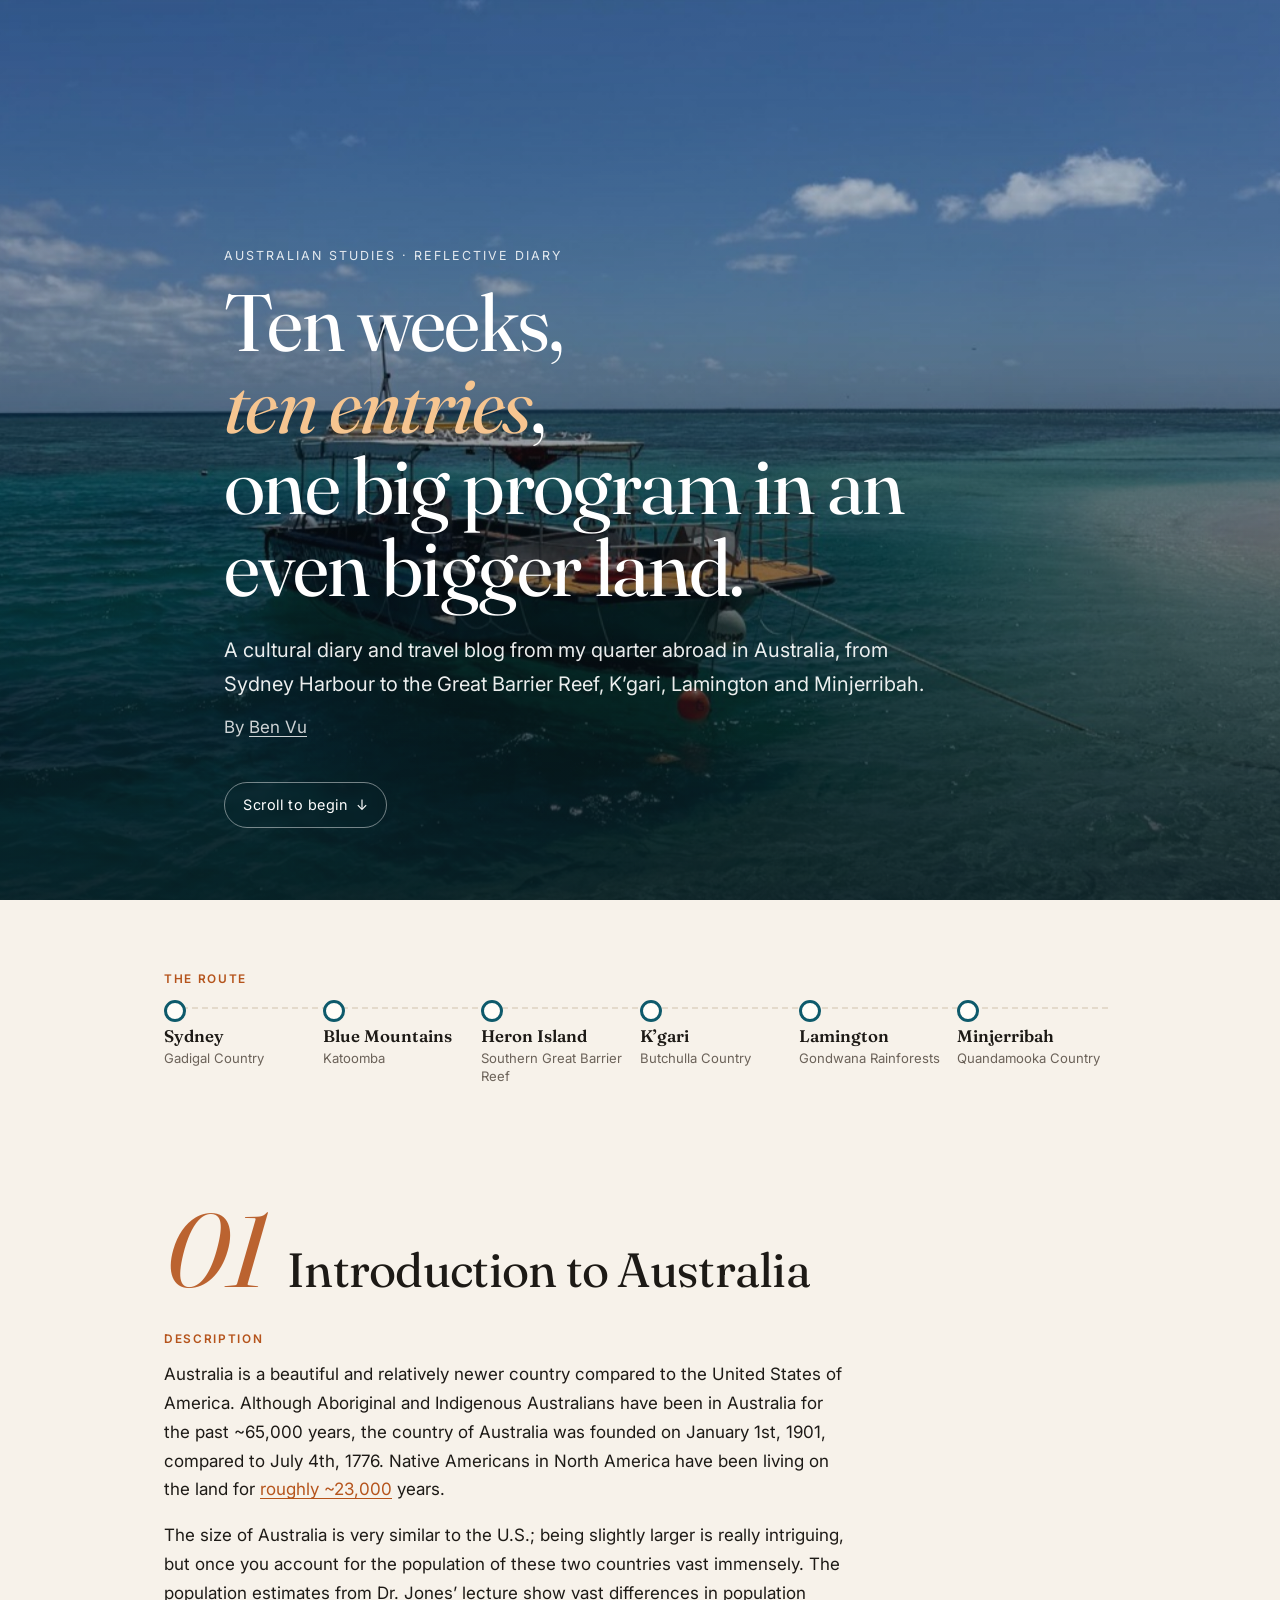
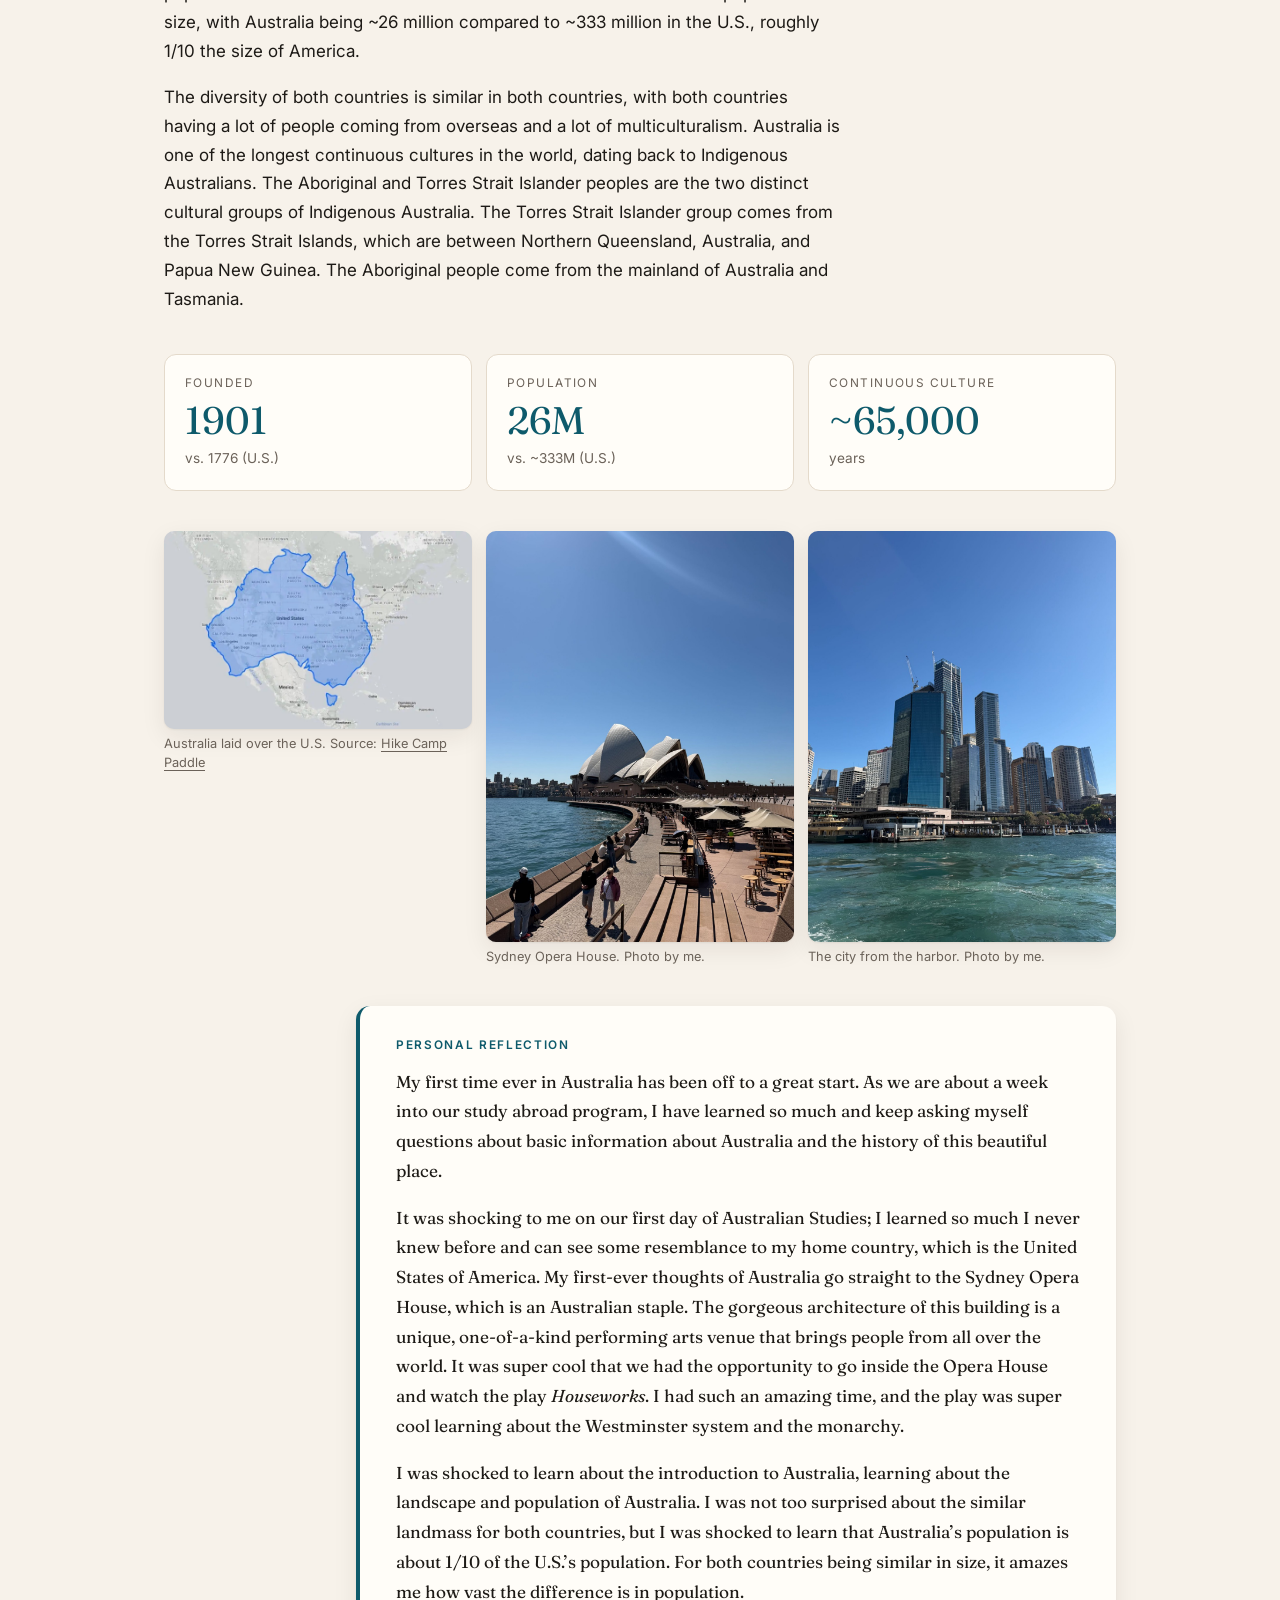
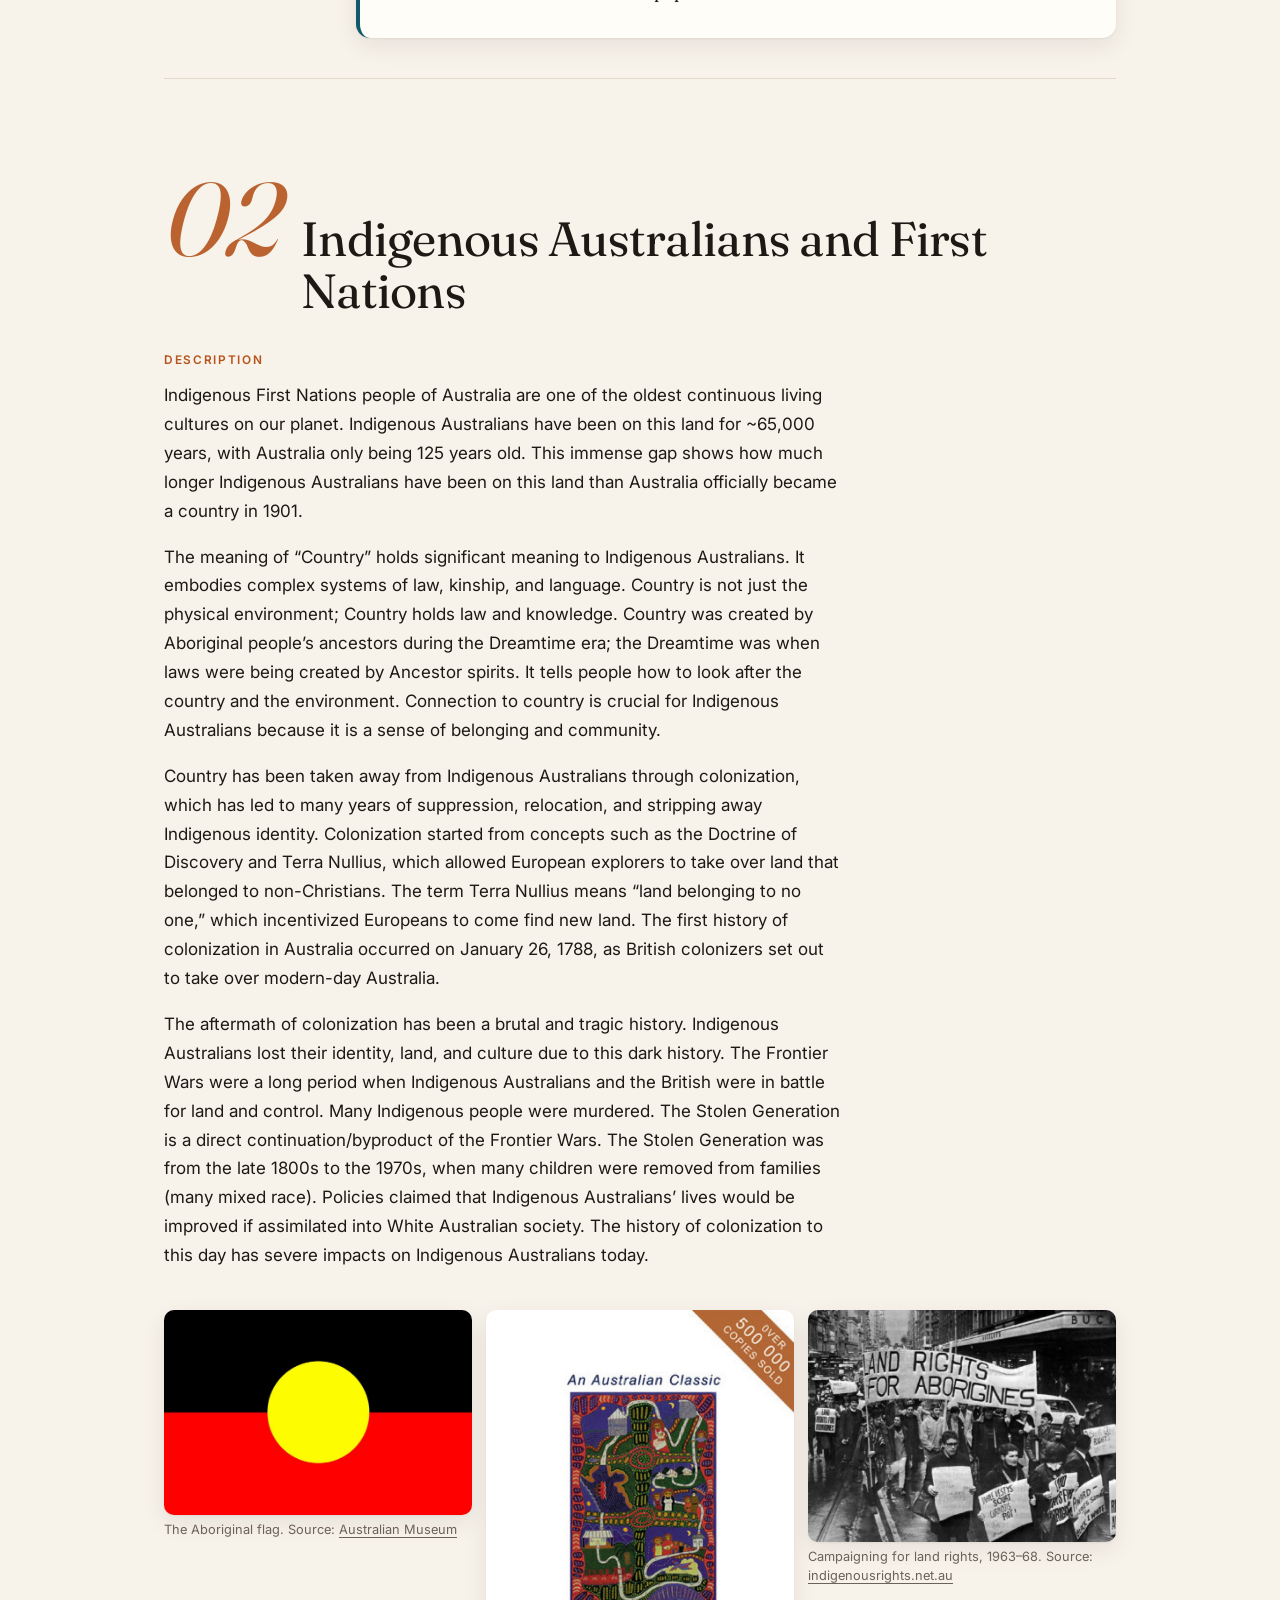
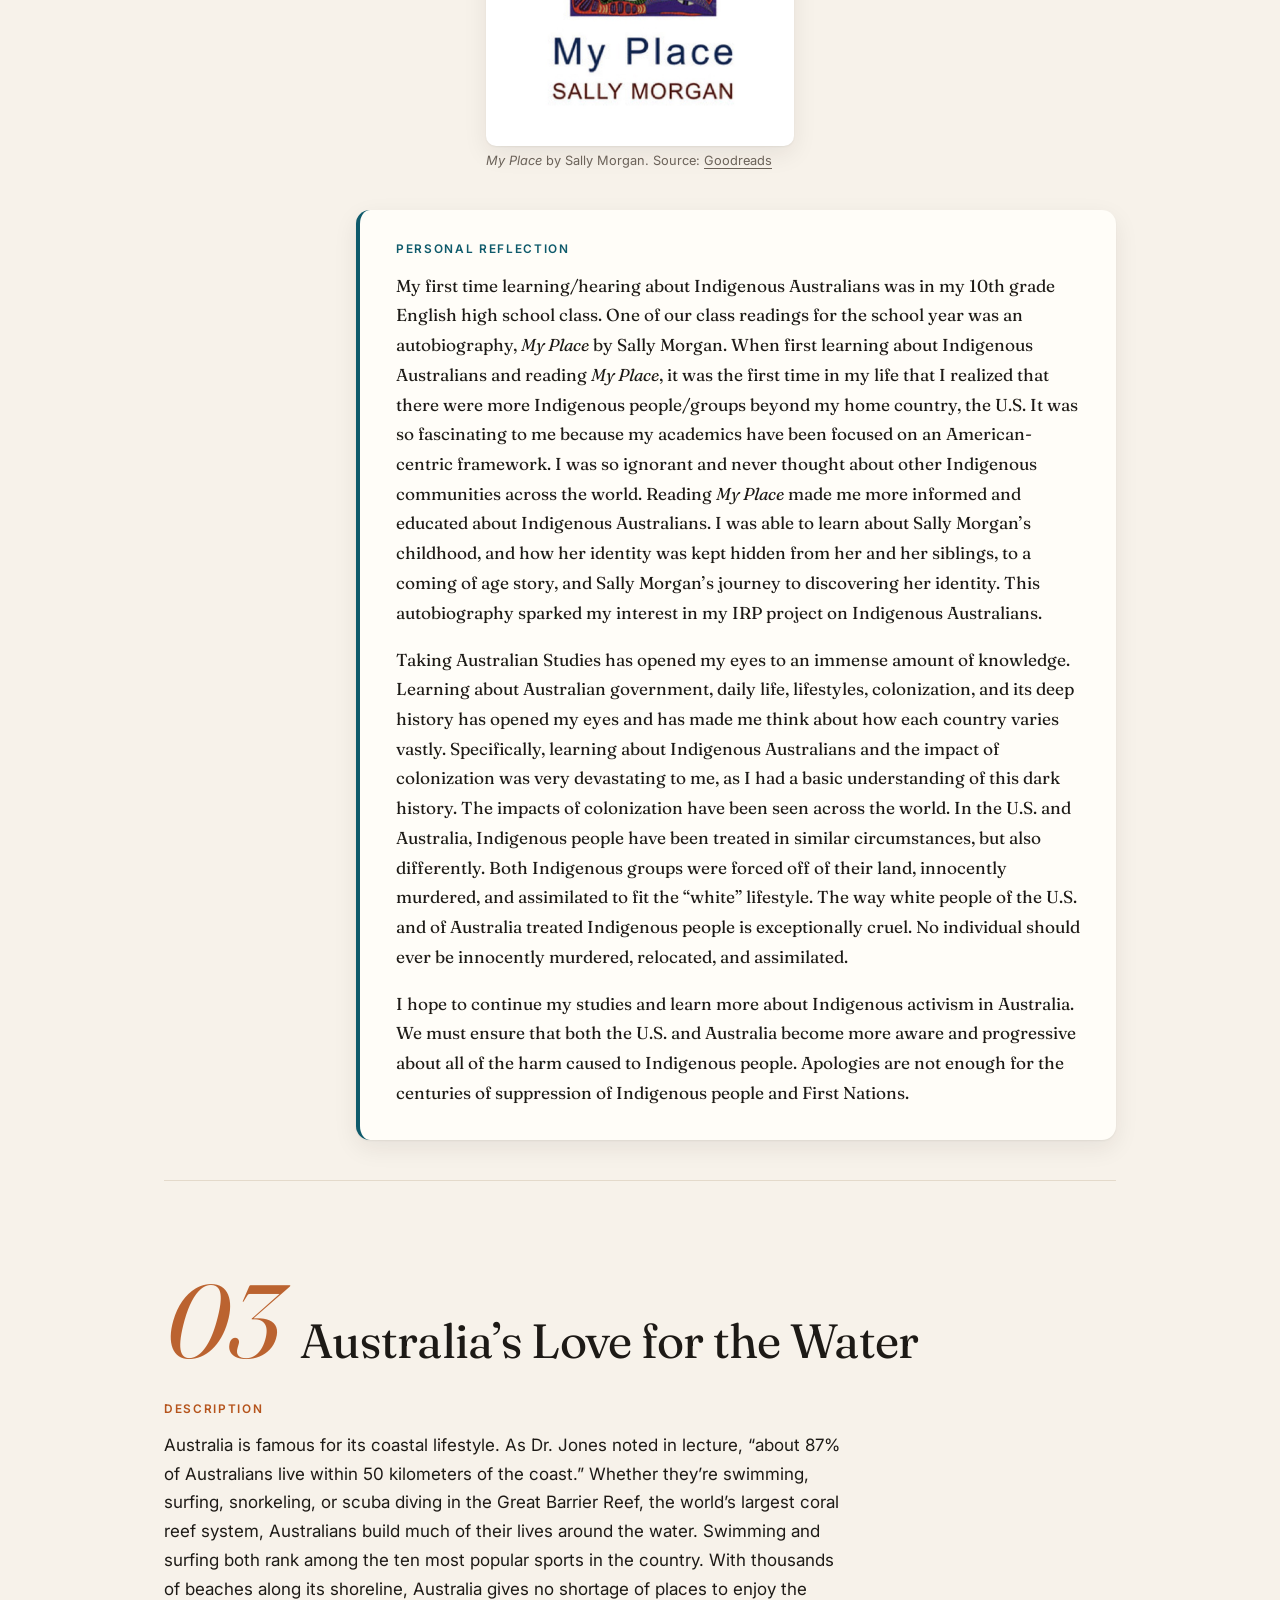
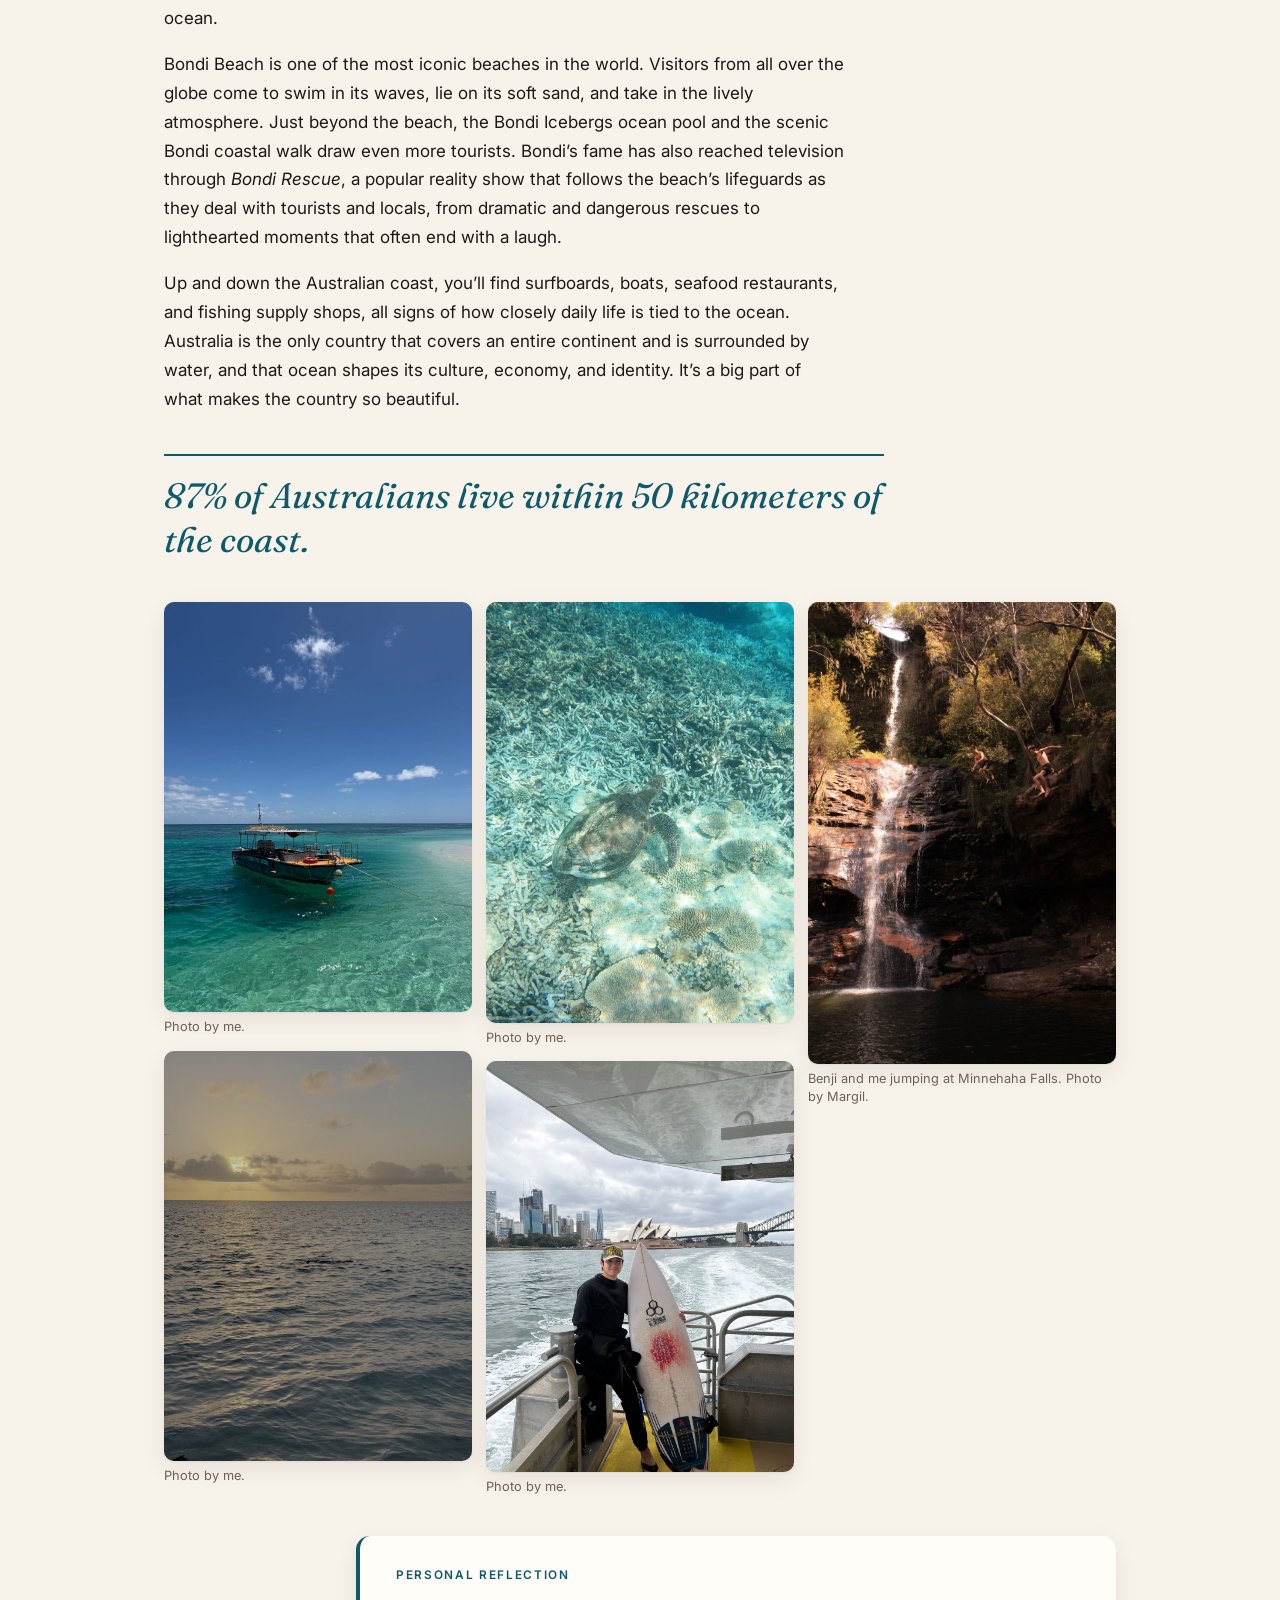
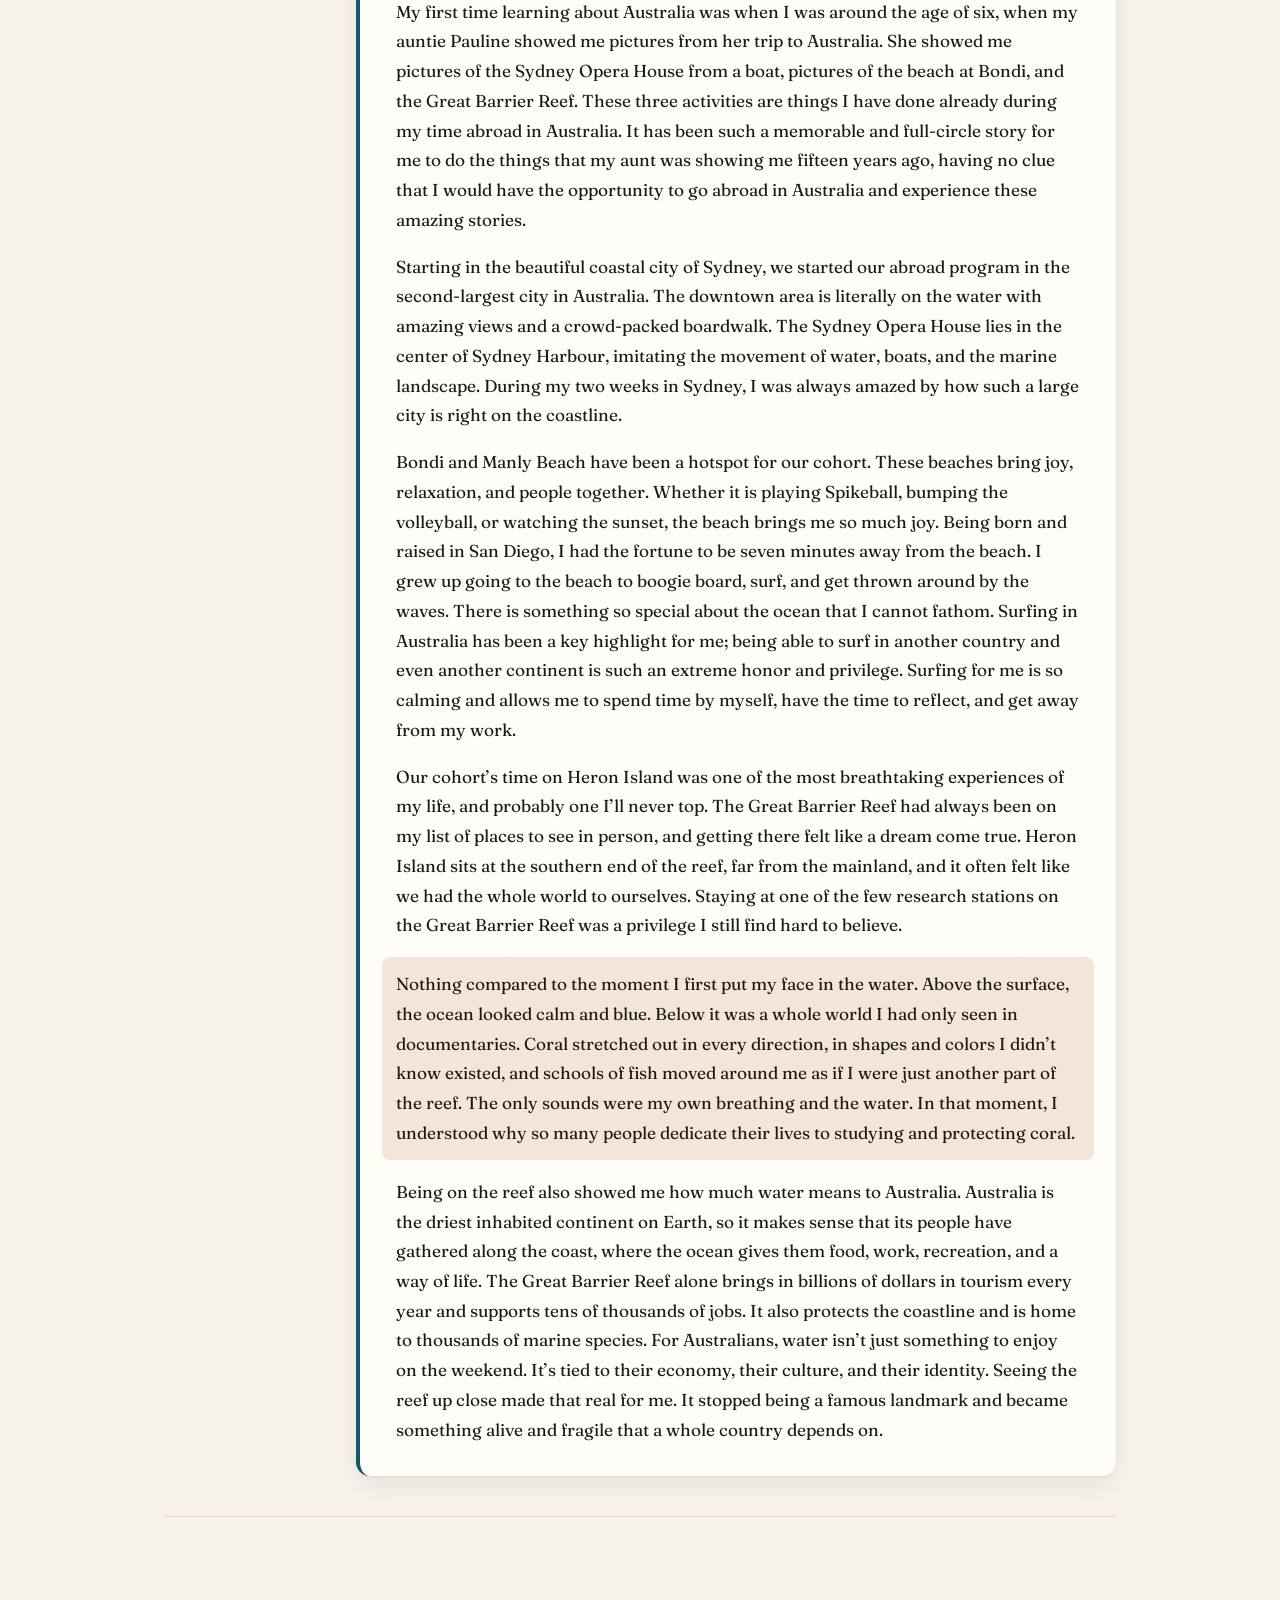
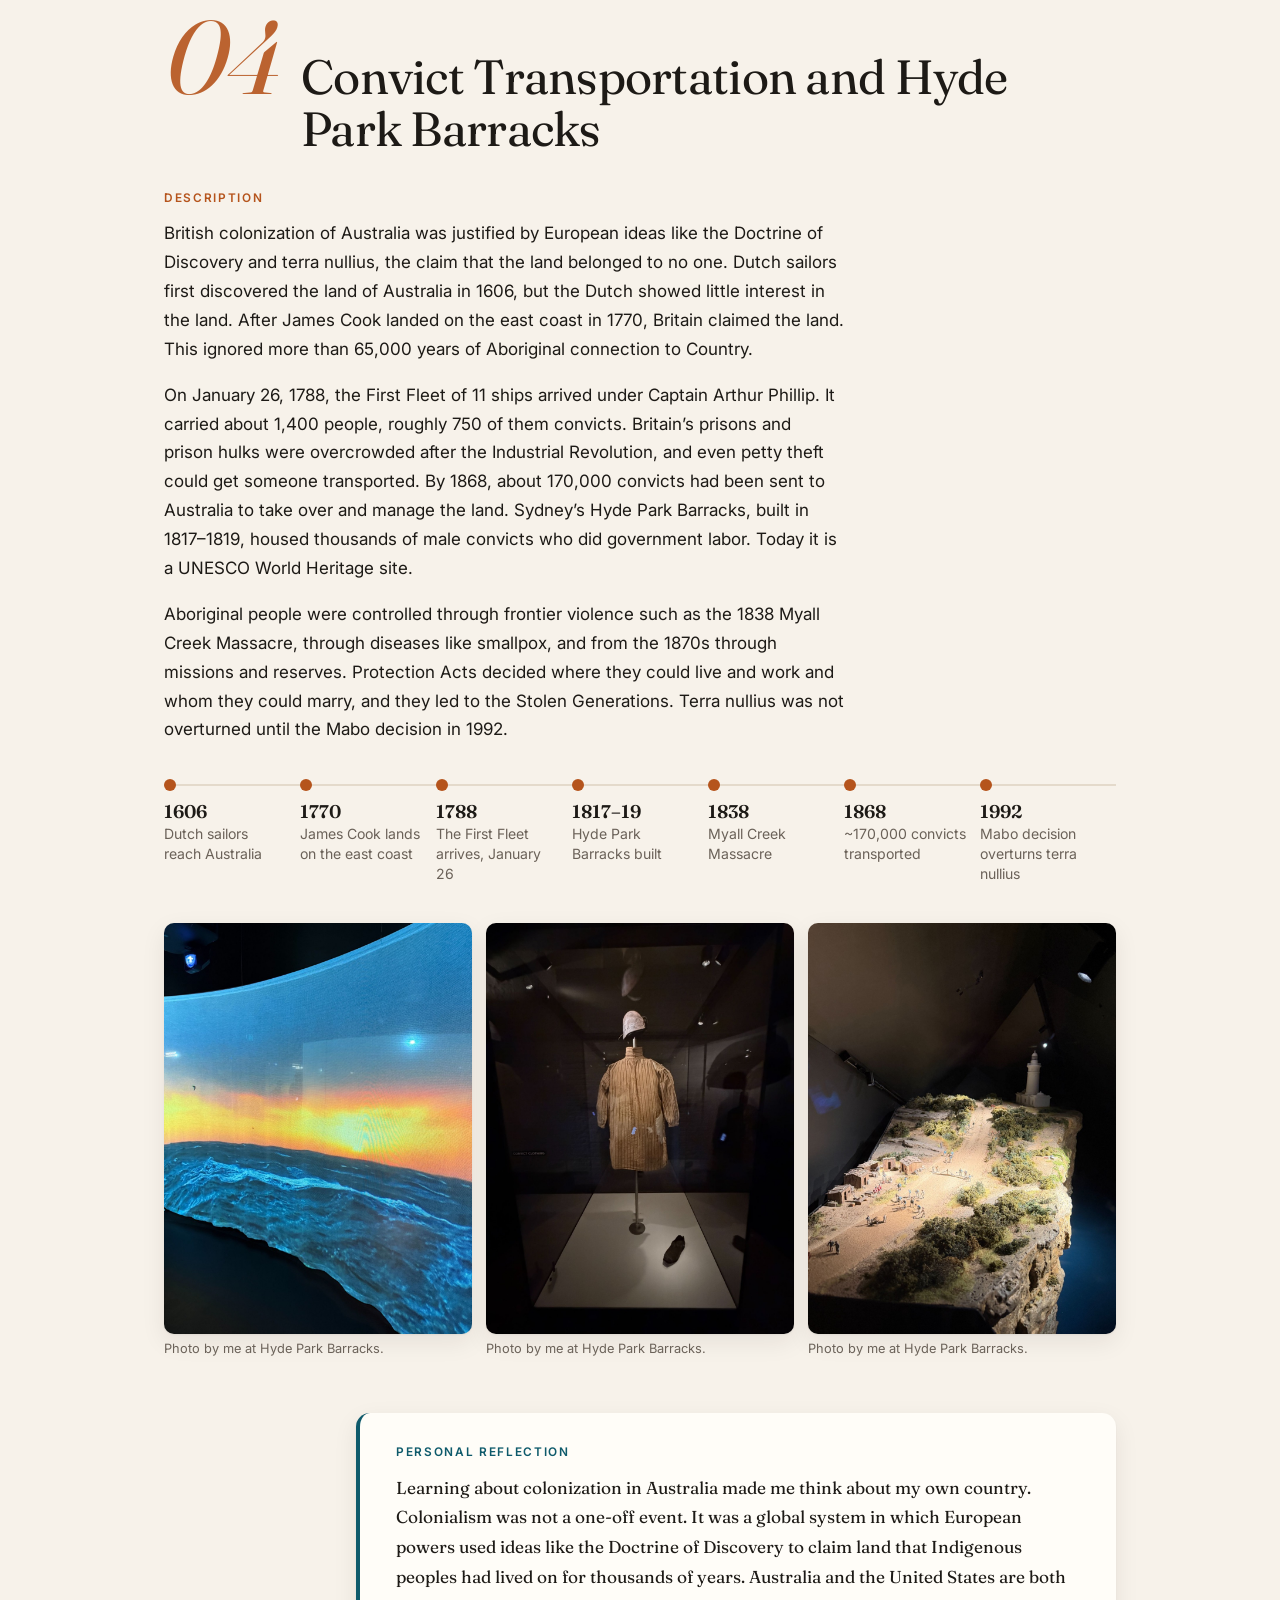
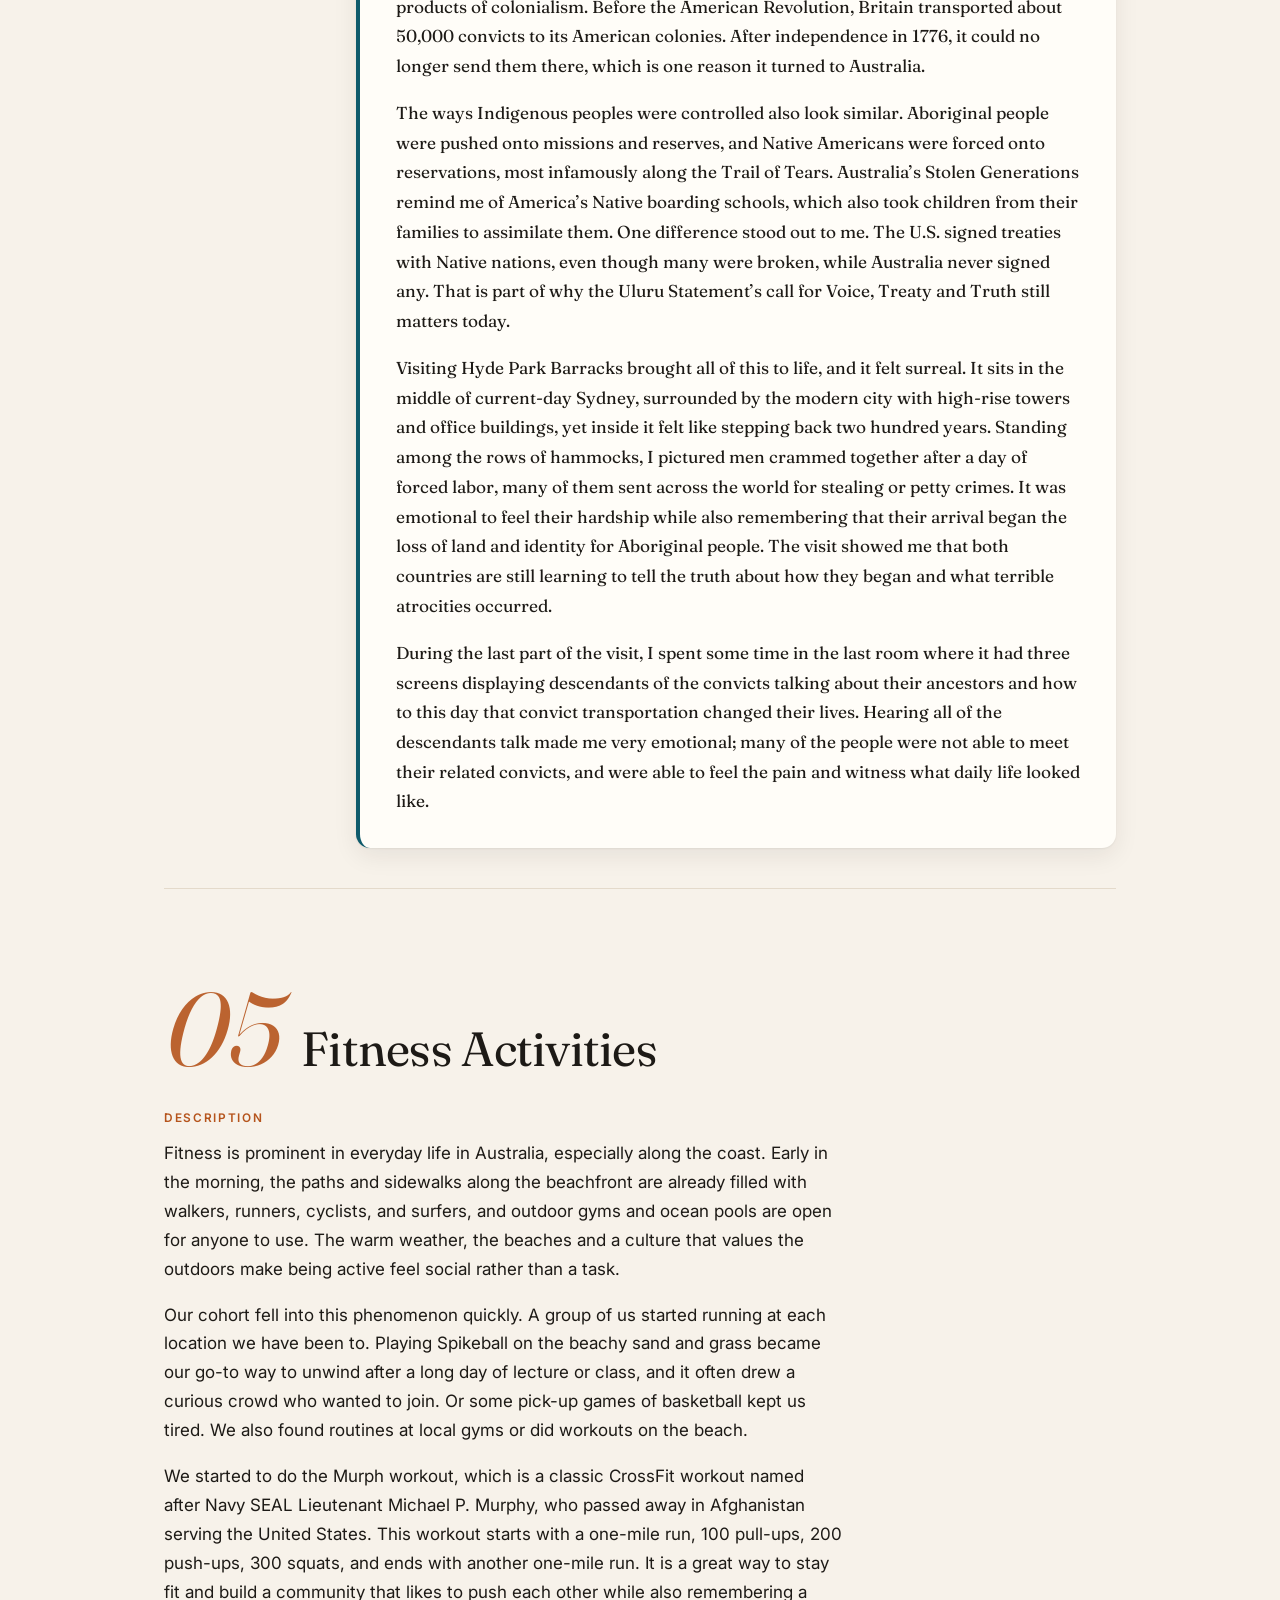
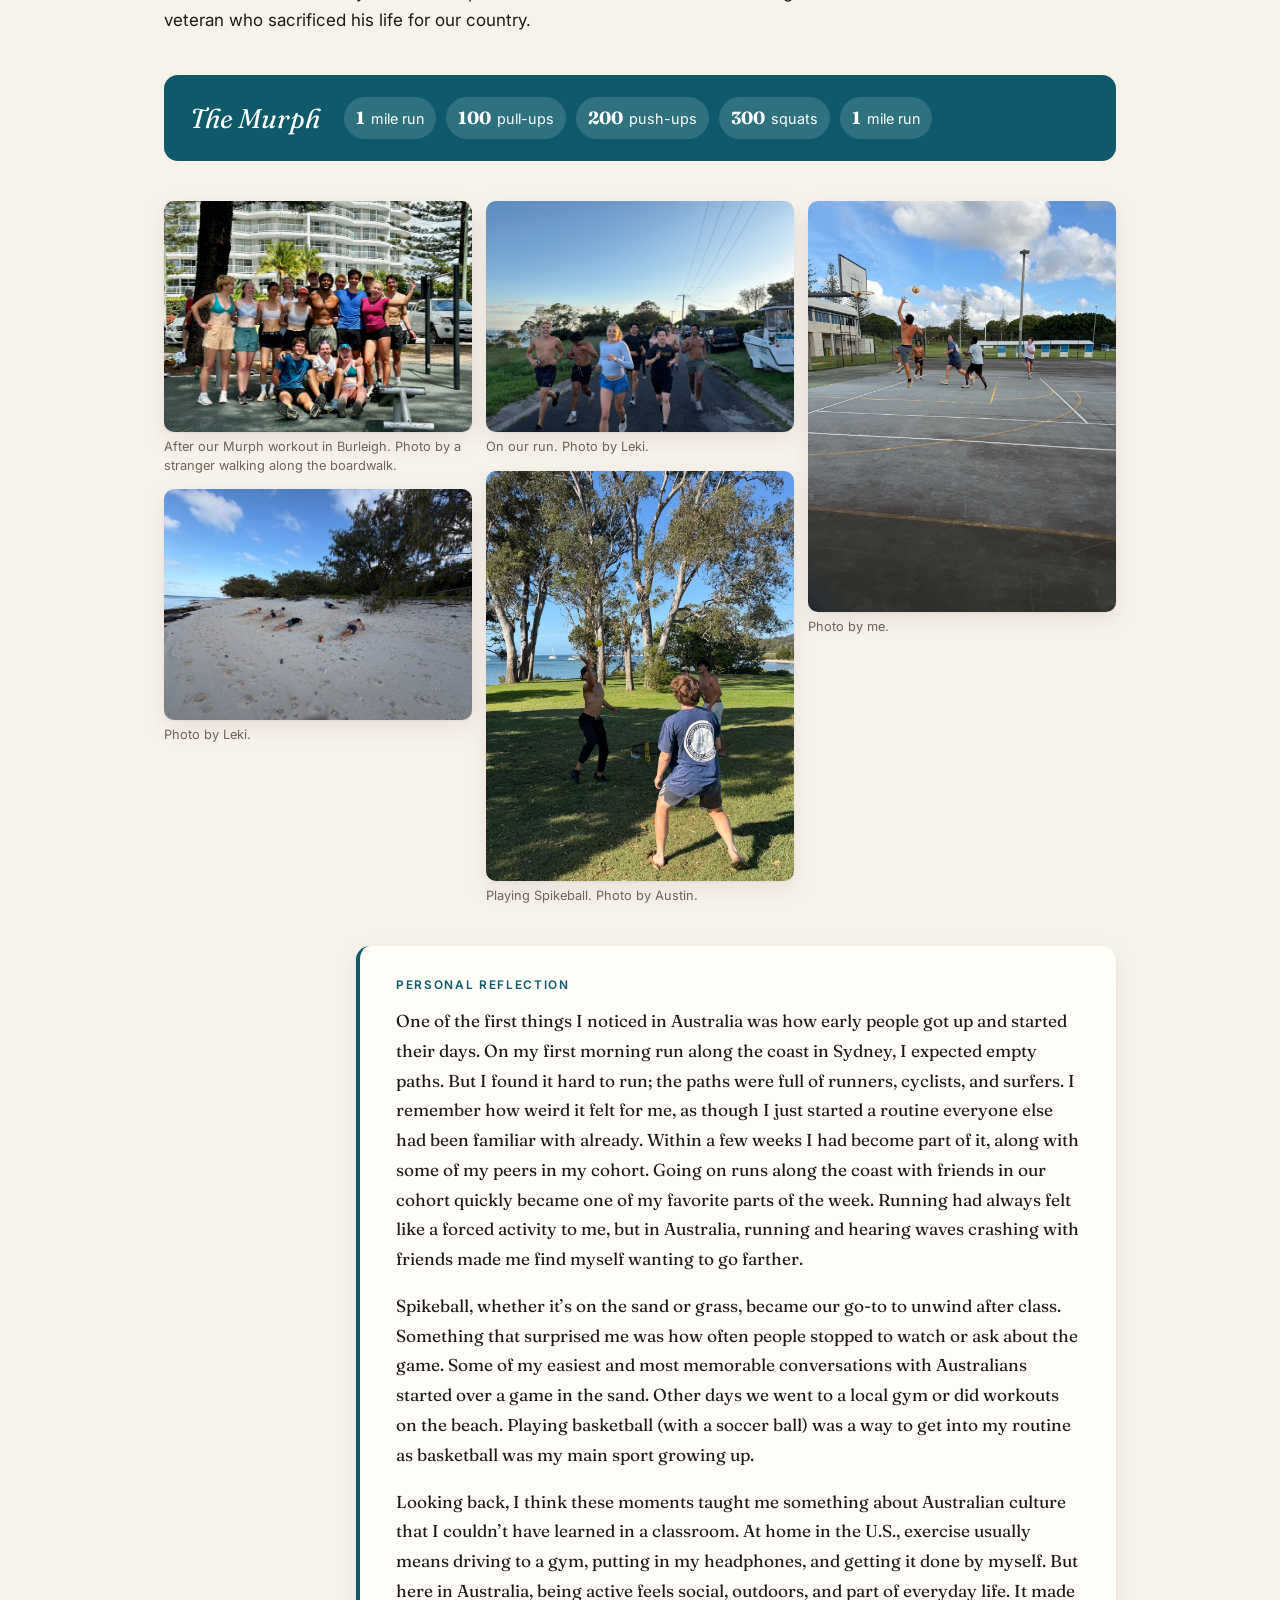
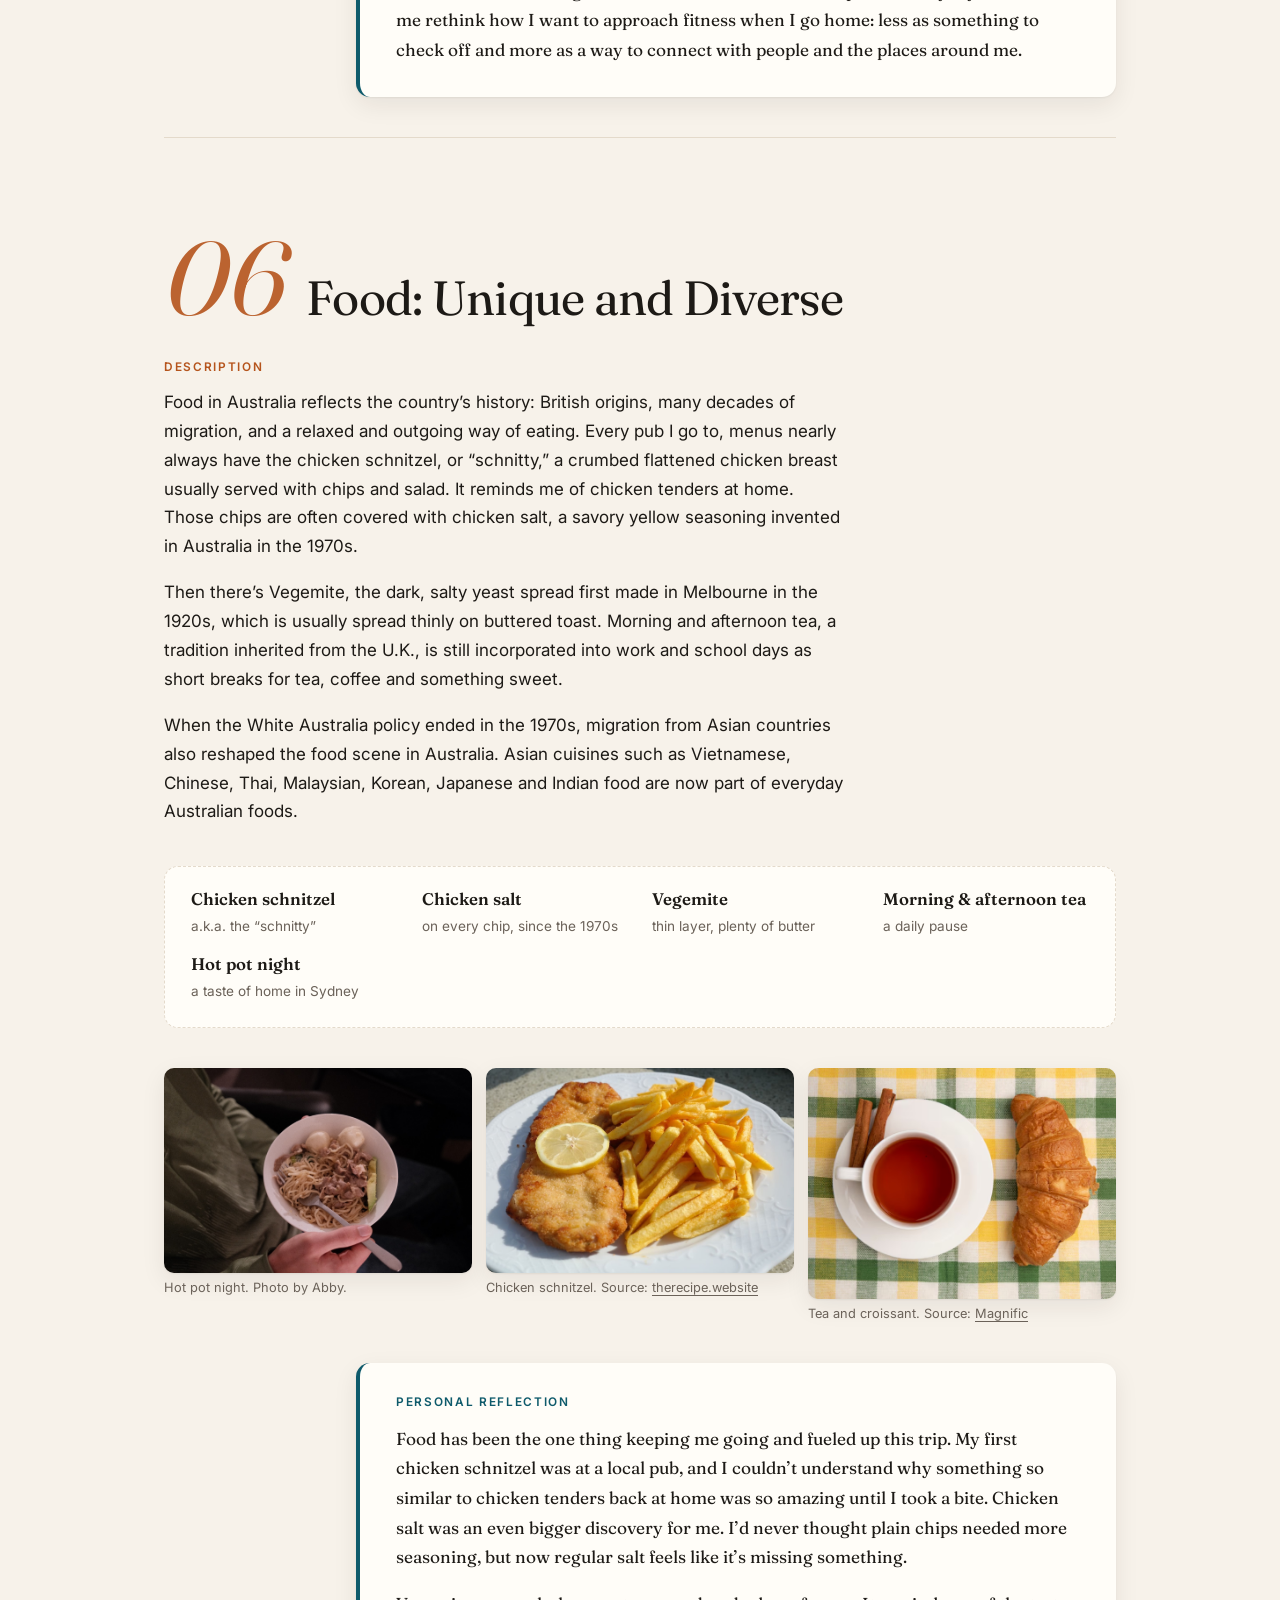
==== commit 08b21838: "Update diary: half marathon, mateship wording, photo credits, new title Co-Authored-By: Claude Opus " ====
--- a/australia/index.html
+++ b/australia/index.html
@@ -27,7 +27,7 @@
     <div class="hero-bg" style="background-image:url('img/t03-1.jpg')"></div>
     <div class="hero-inner">
       <p class="eyebrow">Australian Studies · Reflective Diary</p>
-      <h1>Ten weeks,<br><em>ten entries</em>,<br>one wide brown land.</h1>
+      <h1>Ten weeks,<br><em>ten entries</em>,<br>one big program in an even bigger land.</h1>
       <p class="lede">A cultural diary and travel blog from my quarter abroad in Australia, from Sydney Harbour to the Great Barrier Reef, K’gari, Lamington and Minjerribah.</p>
       <p class="byline">By <a href="../">Ben Vu</a></p>
       <a class="scroll-cue" href="#route">Scroll to begin <span aria-hidden="true">↓</span></a>
@@ -215,10 +215,10 @@
         </div>
 
         <div class="gallery reveal">
-          <figure class="wide"><img src="img/t05-1.jpg" width="1400" height="1050" loading="lazy" alt="The cohort posing together at an outdoor gym in front of beachfront apartments"><figcaption>Photo by me.</figcaption></figure>
-          <figure><img src="img/t05-2.jpg" width="1400" height="1050" loading="lazy" alt="A group doing push-ups on a white sand beach"><figcaption>Photo by me.</figcaption></figure>
-          <figure><img src="img/t05-3.jpg" width="1400" height="1050" loading="lazy" alt="Friends running together down a quiet coastal road at sunrise"><figcaption>Photo by me.</figcaption></figure>
-          <figure><img src="img/t05-4.jpg" width="1050" height="1400" loading="lazy" alt="Friends playing Spikeball on the grass under gum trees by the water"><figcaption>Photo by me.</figcaption></figure>
+          <figure class="wide"><img src="img/t05-1.jpg" width="1400" height="1050" loading="lazy" alt="The cohort posing together at an outdoor gym in front of beachfront apartments"><figcaption>After our Murph workout in Burleigh. Photo by a stranger walking along the boardwalk.</figcaption></figure>
+          <figure><img src="img/t05-2.jpg" width="1400" height="1050" loading="lazy" alt="A group doing push-ups on a white sand beach"><figcaption>Photo by Leki.</figcaption></figure>
+          <figure><img src="img/t05-3.jpg" width="1400" height="1050" loading="lazy" alt="Friends running together down a quiet coastal road at sunrise"><figcaption>On our run. Photo by Leki.</figcaption></figure>
+          <figure><img src="img/t05-4.jpg" width="1050" height="1400" loading="lazy" alt="Friends playing Spikeball on the grass under gum trees by the water"><figcaption>Playing Spikeball. Photo by Austin.</figcaption></figure>
           <figure><img src="img/t05-5.jpg" width="1050" height="1400" loading="lazy" alt="A pick-up game on an outdoor basketball court"><figcaption>Photo by me.</figcaption></figure>
         </div>
 
@@ -336,9 +336,9 @@
         </div>
 
         <div class="gallery reveal">
-          <figure><img src="img/t08-1.jpg" width="1050" height="1400" loading="lazy" alt="The Aboriginal flag painted inside a hollow in a tree trunk"><figcaption>Photo by me.</figcaption></figure>
-          <figure class="wide"><img src="img/t08-2.jpg" width="1400" height="1050" loading="lazy" alt="Sitting on the grass grinding ochre next to a sheet of Indigenous Australian symbols"><figcaption>Our first time using ochre we crushed to tell a story with Indigenous Australian symbols. Photo by me.</figcaption></figure>
-          <figure class="wide"><img src="img/t08-3.jpg" width="1400" height="831" loading="lazy" alt="A smoking ceremony on a grassy field during a Welcome to Country"><figcaption>Photo by me.</figcaption></figure>
+          <figure><img src="img/t08-1.jpg" width="1050" height="1400" loading="lazy" alt="The Aboriginal flag painted inside a hollow in a tree trunk"><figcaption>The Aboriginal flag on a tree. Photo by me.</figcaption></figure>
+          <figure class="wide"><img src="img/t08-2.jpg" width="1400" height="1050" loading="lazy" alt="Sitting on the grass grinding ochre next to a sheet of Indigenous Australian symbols"><figcaption>Our first time using ochre we crushed to tell a story with Indigenous Australian symbols. Photo by Carmen.</figcaption></figure>
+          <figure class="wide"><img src="img/t08-3.jpg" width="1400" height="831" loading="lazy" alt="A smoking ceremony on a grassy field during a Welcome to Country"><figcaption>Welcome to Country on K’gari. Photo by Cooper.</figcaption></figure>
         </div>
 
         <section class="reflection reveal">
@@ -368,9 +368,9 @@
         </section>
 
         <div class="gallery reveal">
-          <figure><img src="img/t09-1.jpg" width="1050" height="1400" loading="lazy" alt="Ben on the beach with arms spread wide in Budgy Smugglers, facing the reef"><figcaption>Photo by me.</figcaption></figure>
-          <figure><img src="img/t09-2.jpg" width="1050" height="1400" loading="lazy" alt="Three friends from behind showing off Bondi, floral, and Australian flag swimwear"><figcaption>Photo by me.</figcaption></figure>
-          <figure><img src="img/t09-3.jpg" width="1050" height="1400" loading="lazy" alt="Three friends posing together in their Budgy Smugglers"><figcaption>Photo by me.</figcaption></figure>
+          <figure><img src="img/t09-1.jpg" width="1050" height="1400" loading="lazy" alt="Ben on the beach with arms spread wide in Budgy Smugglers, facing the reef"><figcaption>Photo by our lovely friends in the cohort.</figcaption></figure>
+          <figure><img src="img/t09-2.jpg" width="1050" height="1400" loading="lazy" alt="Three friends from behind showing off Bondi, floral, and Australian flag swimwear"><figcaption>Photo by our lovely friends in the cohort.</figcaption></figure>
+          <figure><img src="img/t09-3.jpg" width="1050" height="1400" loading="lazy" alt="Three friends posing together in their Budgy Smugglers"><figcaption>Photo by our lovely friends in the cohort.</figcaption></figure>
         </div>
 
         <section class="reflection reveal">
@@ -396,18 +396,18 @@
         </section>
 
         <div class="gallery reveal">
-          <figure class="wide"><img src="img/t10-1.jpg" width="1400" height="1050" loading="lazy" alt="The whole cohort posing on a sand dune in front of coastal scrub"><figcaption>Photo by me.</figcaption></figure>
-          <figure><img src="img/t10-2.jpg" width="1400" height="1050" loading="lazy" alt="A big group of the cohort running together down a tree-lined road"><figcaption>Photo by me.</figcaption></figure>
-          <figure><img src="img/t10-3.jpg" width="1050" height="1400" loading="lazy" alt="A smiling selfie while friends carry Shawn up from the beach"><figcaption>Photo by me.</figcaption></figure>
-          <figure><img src="img/t10-4.jpg" width="1400" height="1051" loading="lazy" alt="Two friends running side by side on an empty road at dusk"><figcaption>Photo by me.</figcaption></figure>
+          <figure class="wide"><img src="img/t10-1.jpg" width="1400" height="1050" loading="lazy" alt="The whole cohort posing on a sand dune in front of coastal scrub"><figcaption>Group photo on K’gari.</figcaption></figure>
+          <figure><img src="img/t10-2.jpg" width="1400" height="1050" loading="lazy" alt="A big group of the cohort running together down a tree-lined road"><figcaption>Photo by Leki.</figcaption></figure>
+          <figure><img src="img/t10-3.jpg" width="1050" height="1400" loading="lazy" alt="A smiling selfie while friends carry Shawn up from the beach"><figcaption>Photo by Conrad.</figcaption></figure>
+          <figure><img src="img/t10-4.jpg" width="1400" height="1051" loading="lazy" alt="Two friends running side by side on an empty road at dusk"><figcaption>Photo by Leki.</figcaption></figure>
         </div>
 
         <section class="reflection reveal">
           <h3 class="kicker">Personal reflection</h3>
           <p>Before coming to Australia, I had no clue whatsoever what mateship meant. As my time abroad comes to an end, I’ve realized it means something so much deeper: showing up for each other, especially when things get tough.</p>
-          <p>Looking back, I think our cohort has slowly adopted mateship into our program. When we first arrived in Sydney, many of us barely knew each other. Over time, through long fieldwork days, late study sessions, and shared adventures, we became a tight-knit group. We worked together on our field notebooks, studied for exams together, and helped each other whenever someone was struggling. We ran and worked out together, pushing each other to keep going when we felt like giving up. None of us had to be asked. Looking out for one another just became the way our group works.</p>
+          <p>Looking back, I think our cohort has slowly adopted mateship into our program. When we first arrived in Sydney, many of us barely knew each other. Over time, through long fieldwork days, late study sessions, and shared adventures, we became a tight-knit group. We worked together on our field notebooks, studied for exams together, and helped each other whenever someone was struggling. We ran and worked out together, pushing each other to keep going when we felt like giving up. We recently completed our first BOSP Australia half marathon, which was a first for me. None of our cohort was forced to do so. Looking out for one another just became the way our group works.</p>
           <p class="highlight">The moment that best captures mateship for me happened at Frenchman’s Beach on Minjerribah. Shawn hurt his knee at the bottom of the beach, and there was no easy way back up the journey of stairs. Without hesitating, a friend and I carried him all the way to the top. It was exhausting, but no one complained, and by the end we were all laughing. Glad that Shawn did not tear his knee again. That moment showed me that mateship isn’t about making big gestures. It’s about making sure no one gets left behind.</p>
-          <p>Back at home in the U.S., I feel like U.S. culture emphasizes individual success more: standing out, working hard on your own, and getting ahead. That has its benefits, but in Australia I have seen how much stronger a group can be when people look after one another. It reminded me of the stories we learned about convicts, bush workers and ANZAC soldiers who depended on their mates to survive.</p>
+          <p>Back at home in the U.S., I feel like U.S. culture emphasizes individual success more: standing out, putting your head down and working on your own, and getting ahead. That has its benefits, but in Australia I have seen how much stronger a group can be when people look after one another. It reminded me of the stories we learned about convicts, bush workers and ANZAC soldiers who depended on their mates to survive.</p>
           <p>I am certain that I will take this lesson home with me. The friendships I’ve made here feel like more than friendships. They feel like mateship, and I will remember this for the rest of my life.</p>
         </section>
       </div>
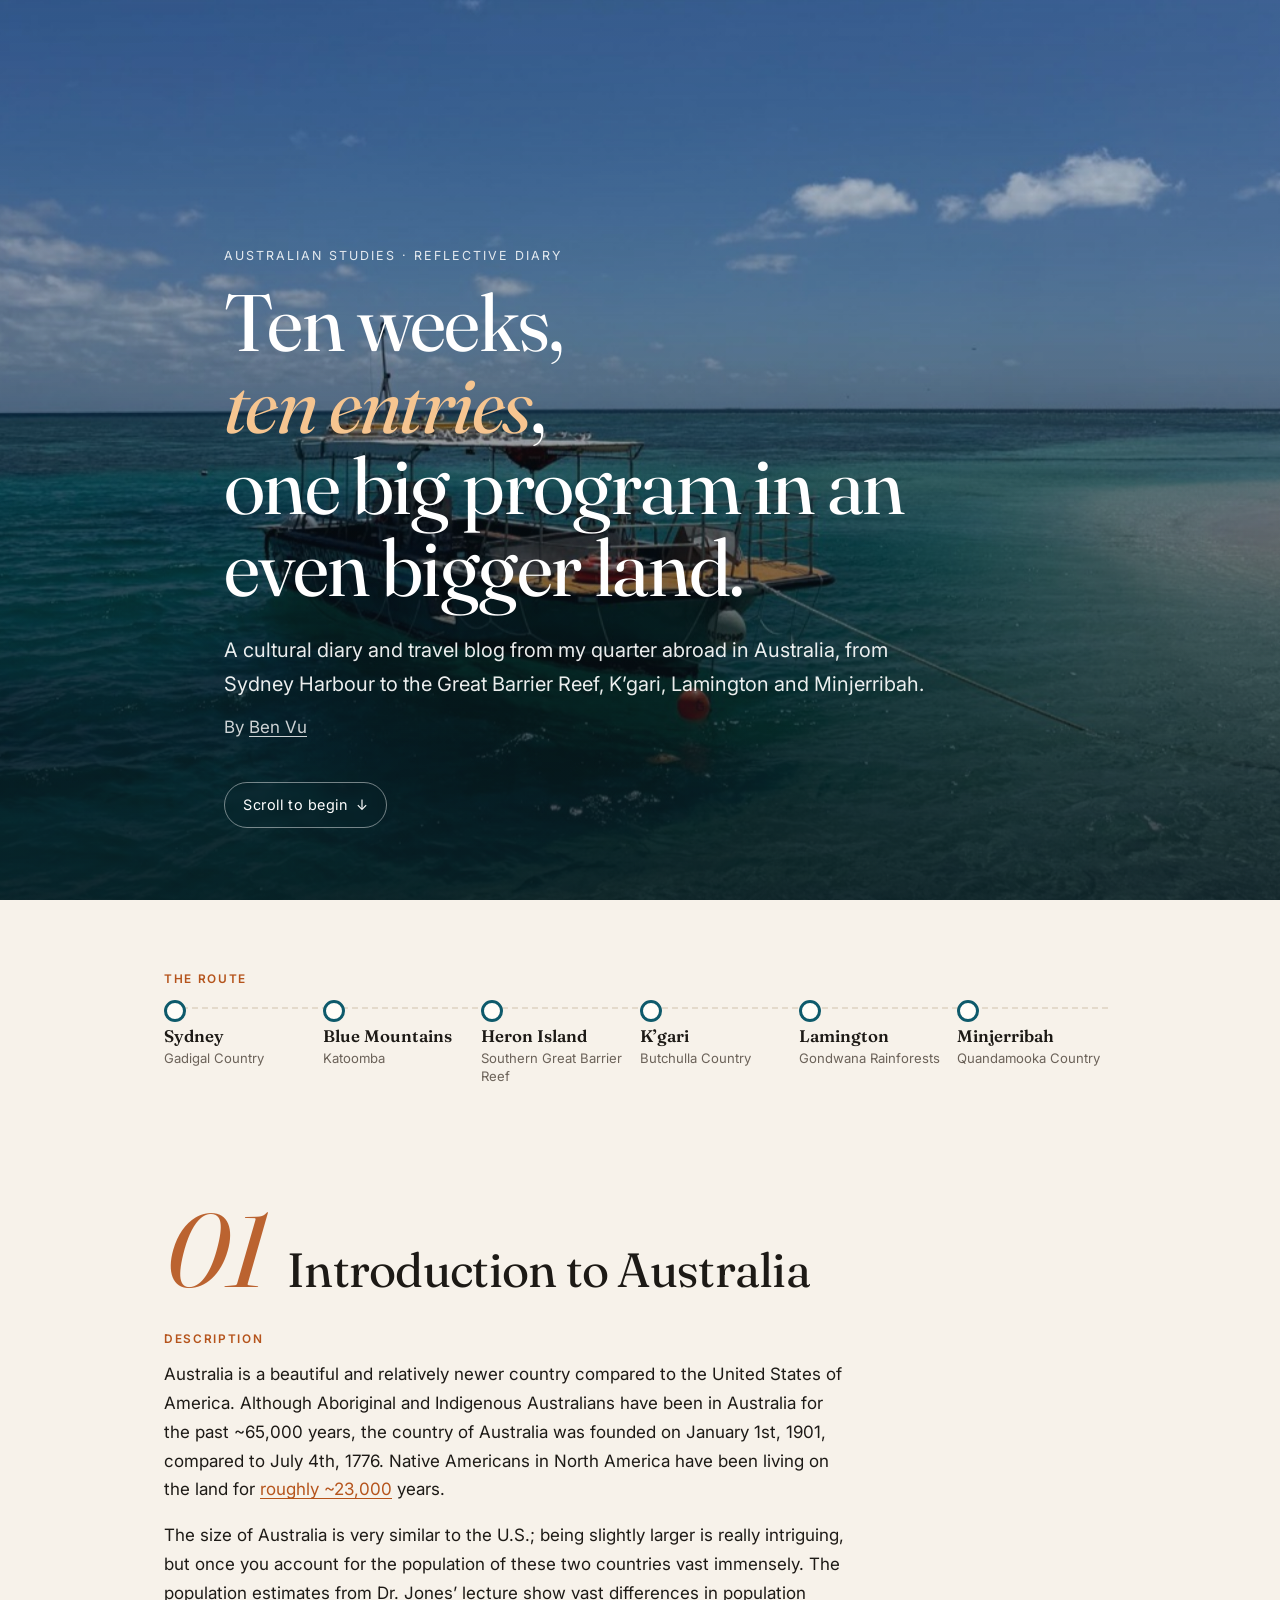
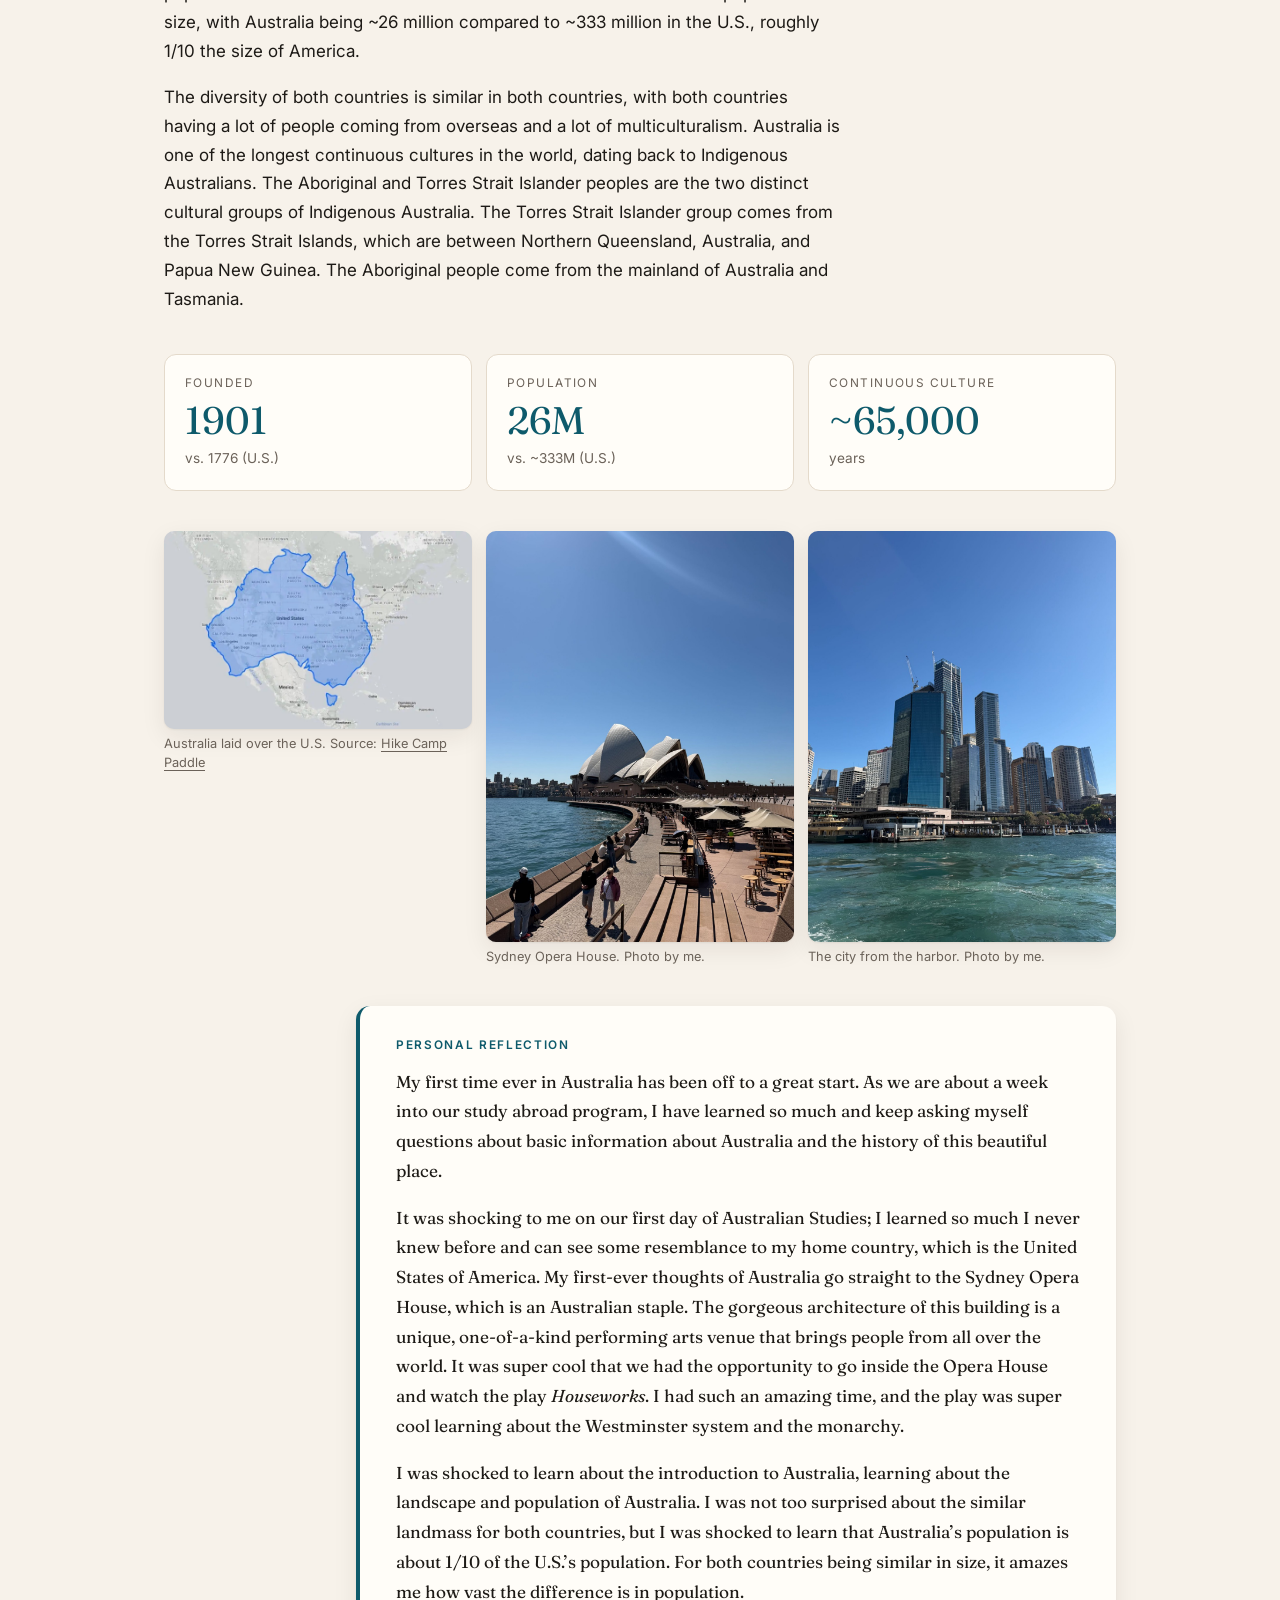
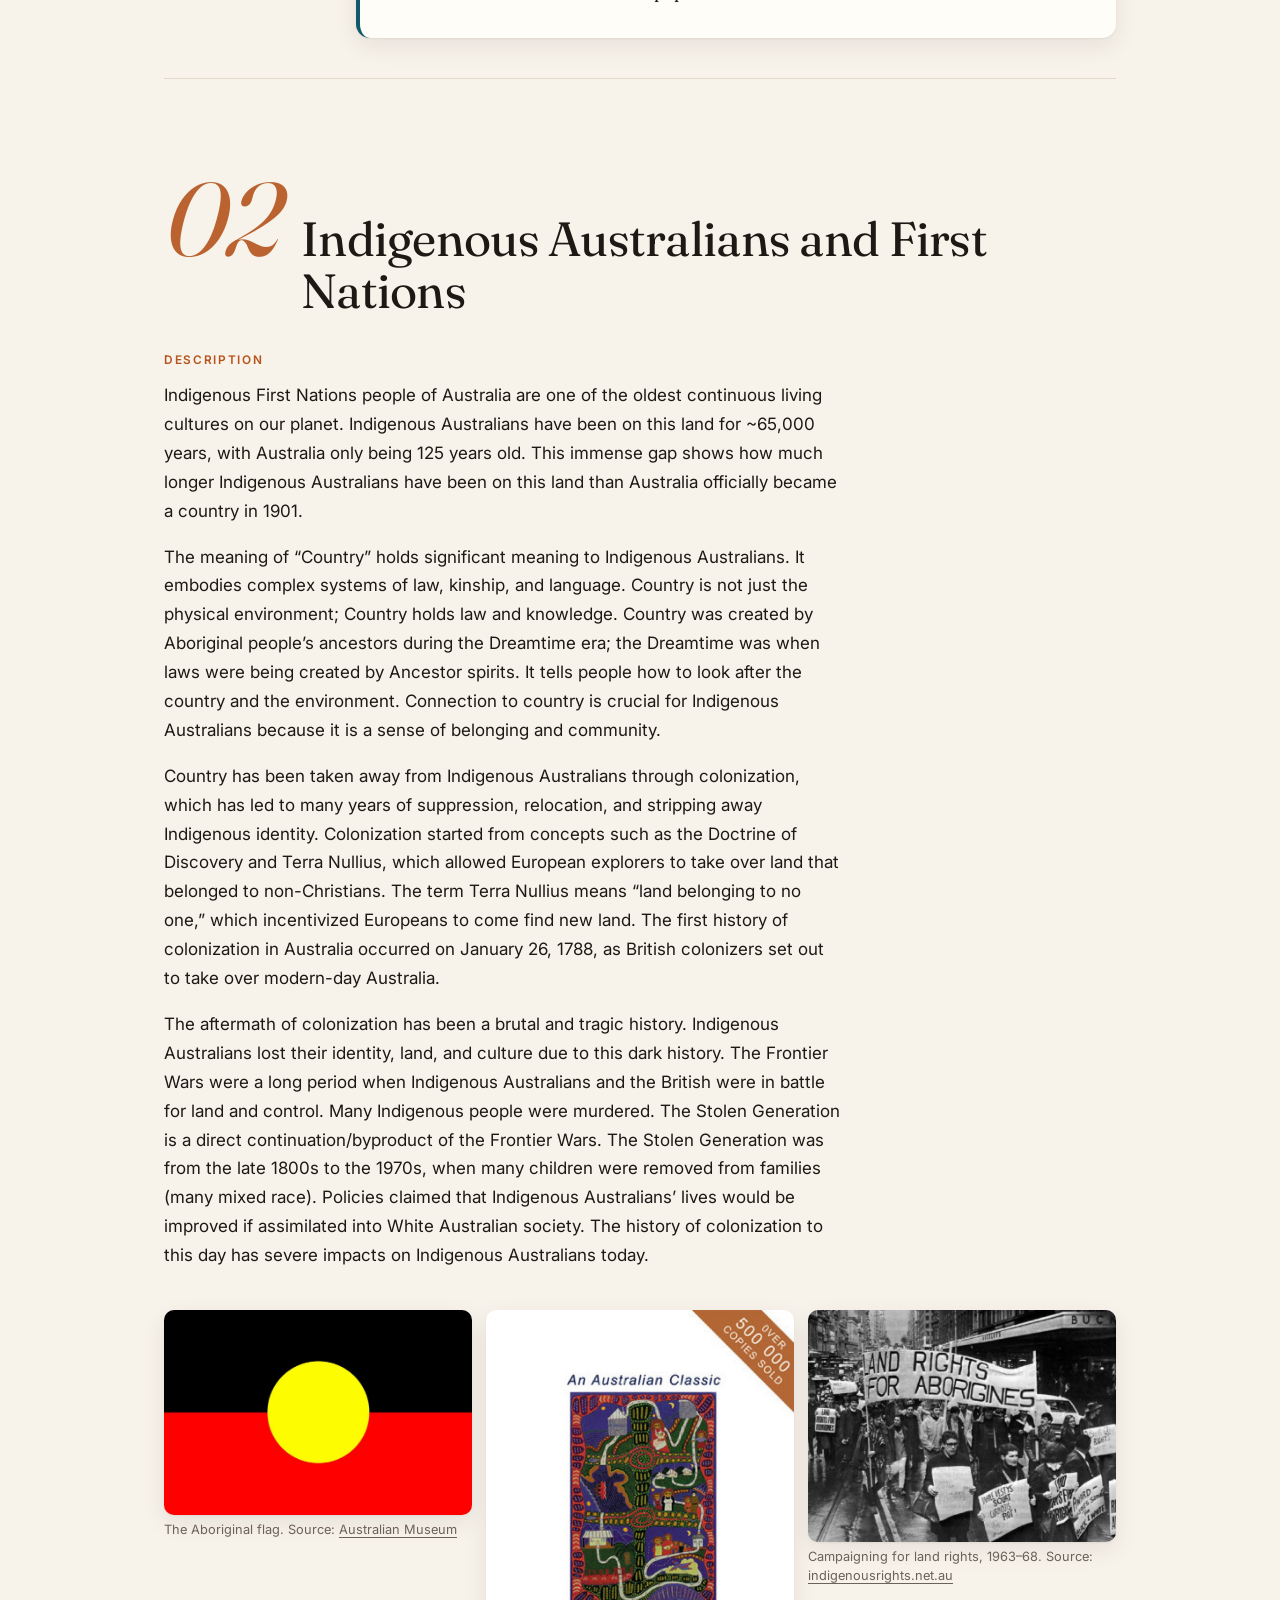
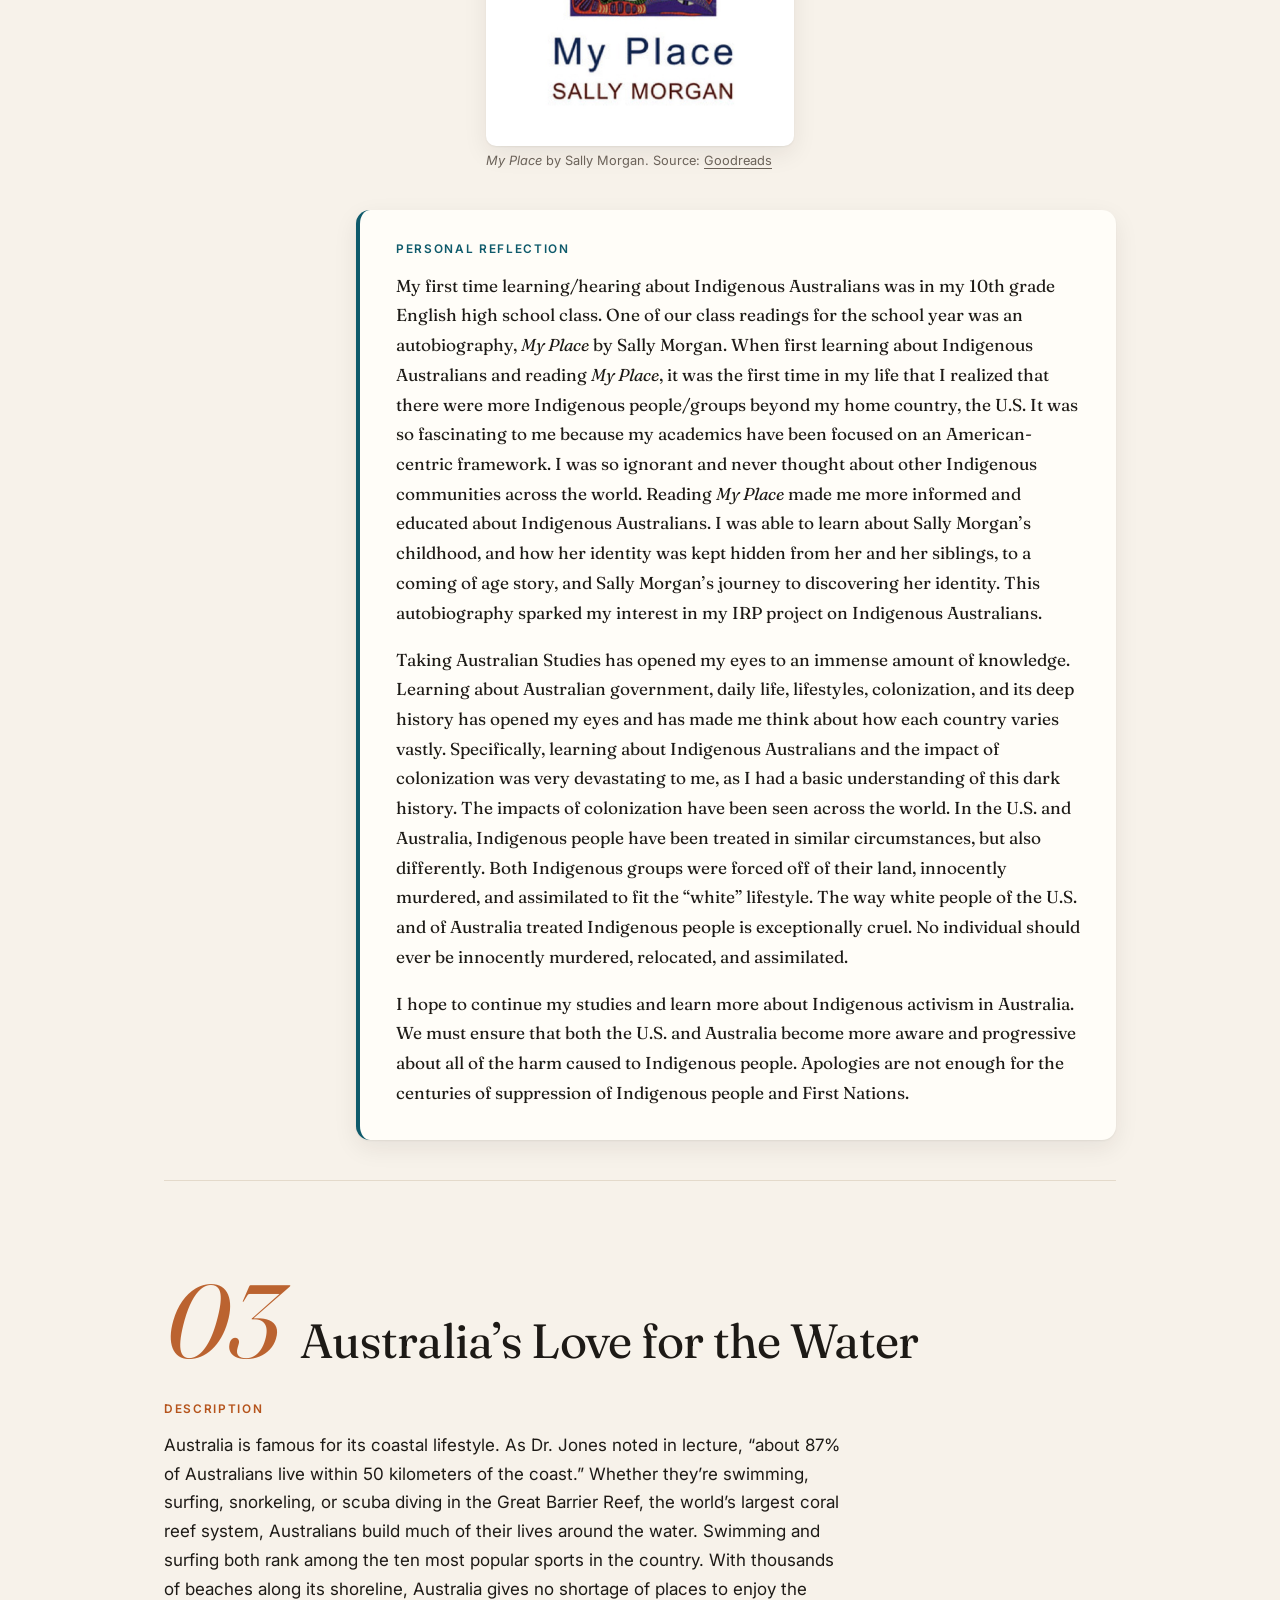
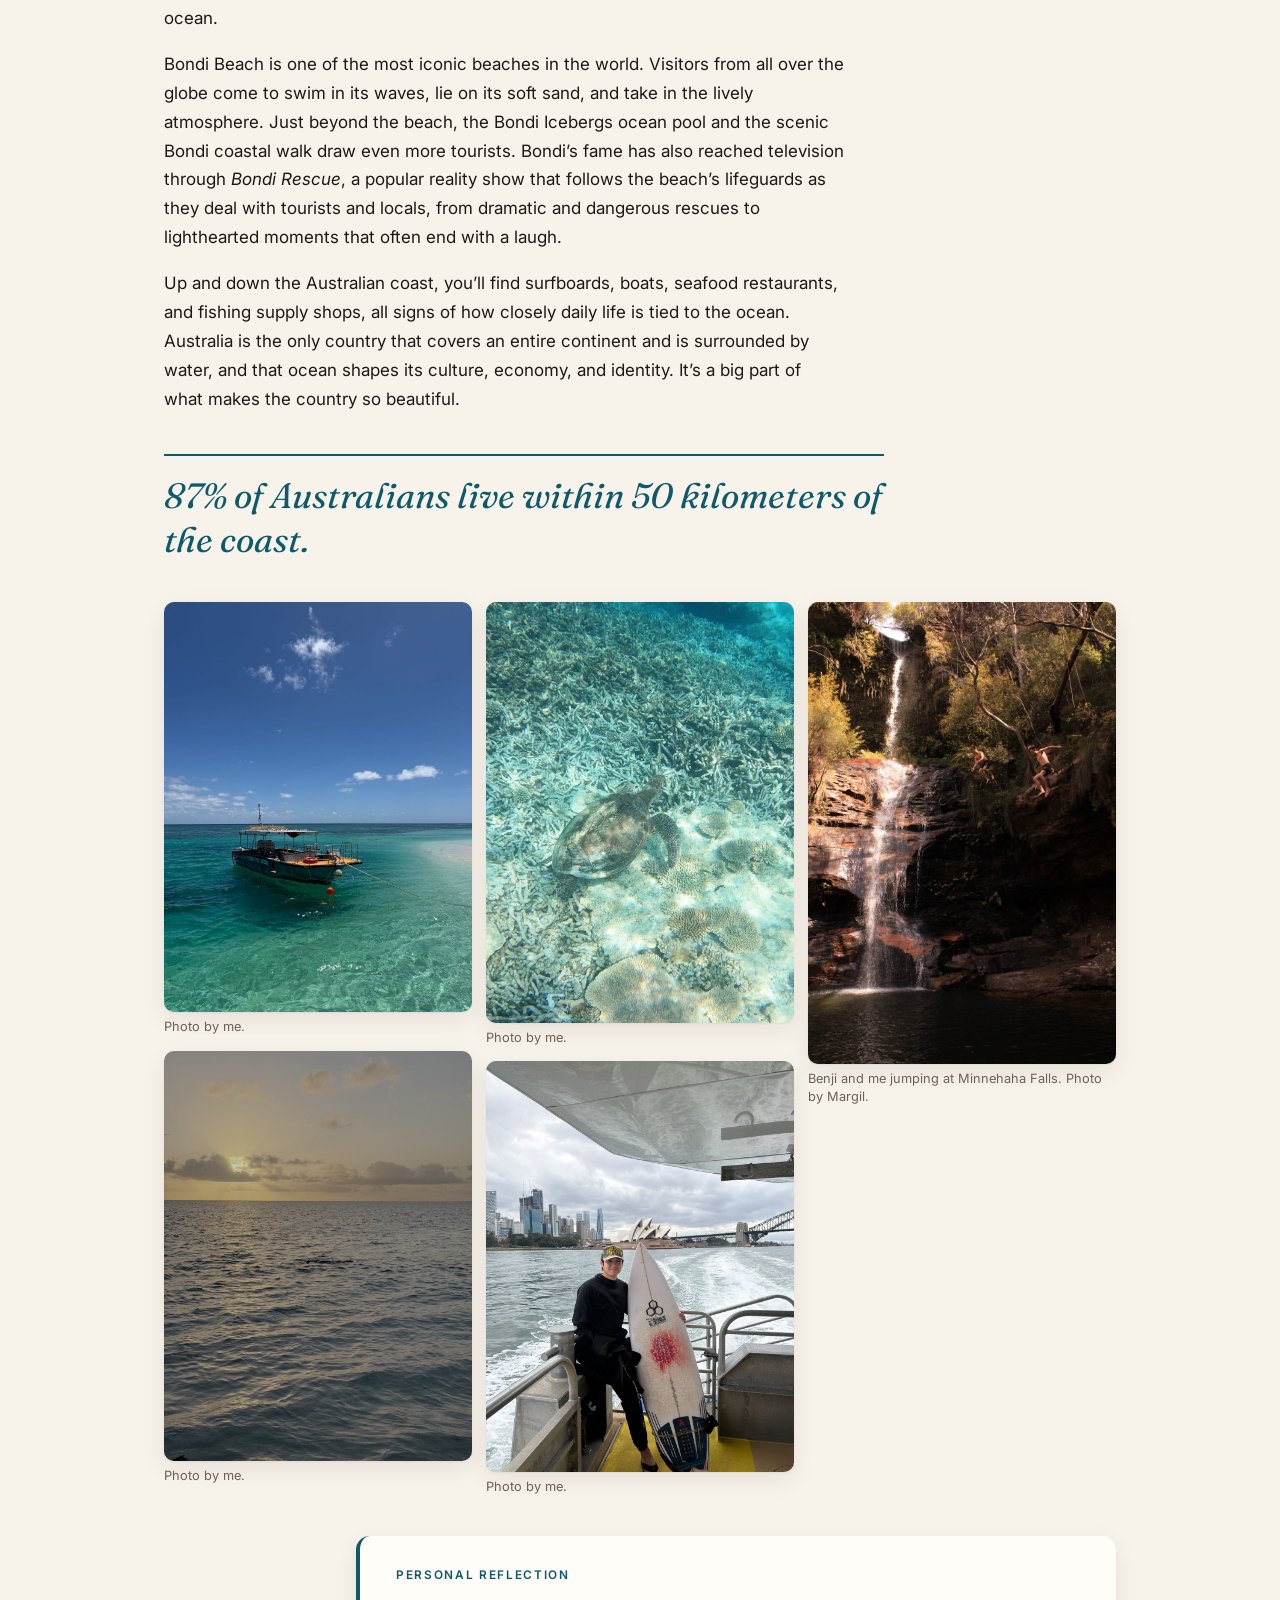
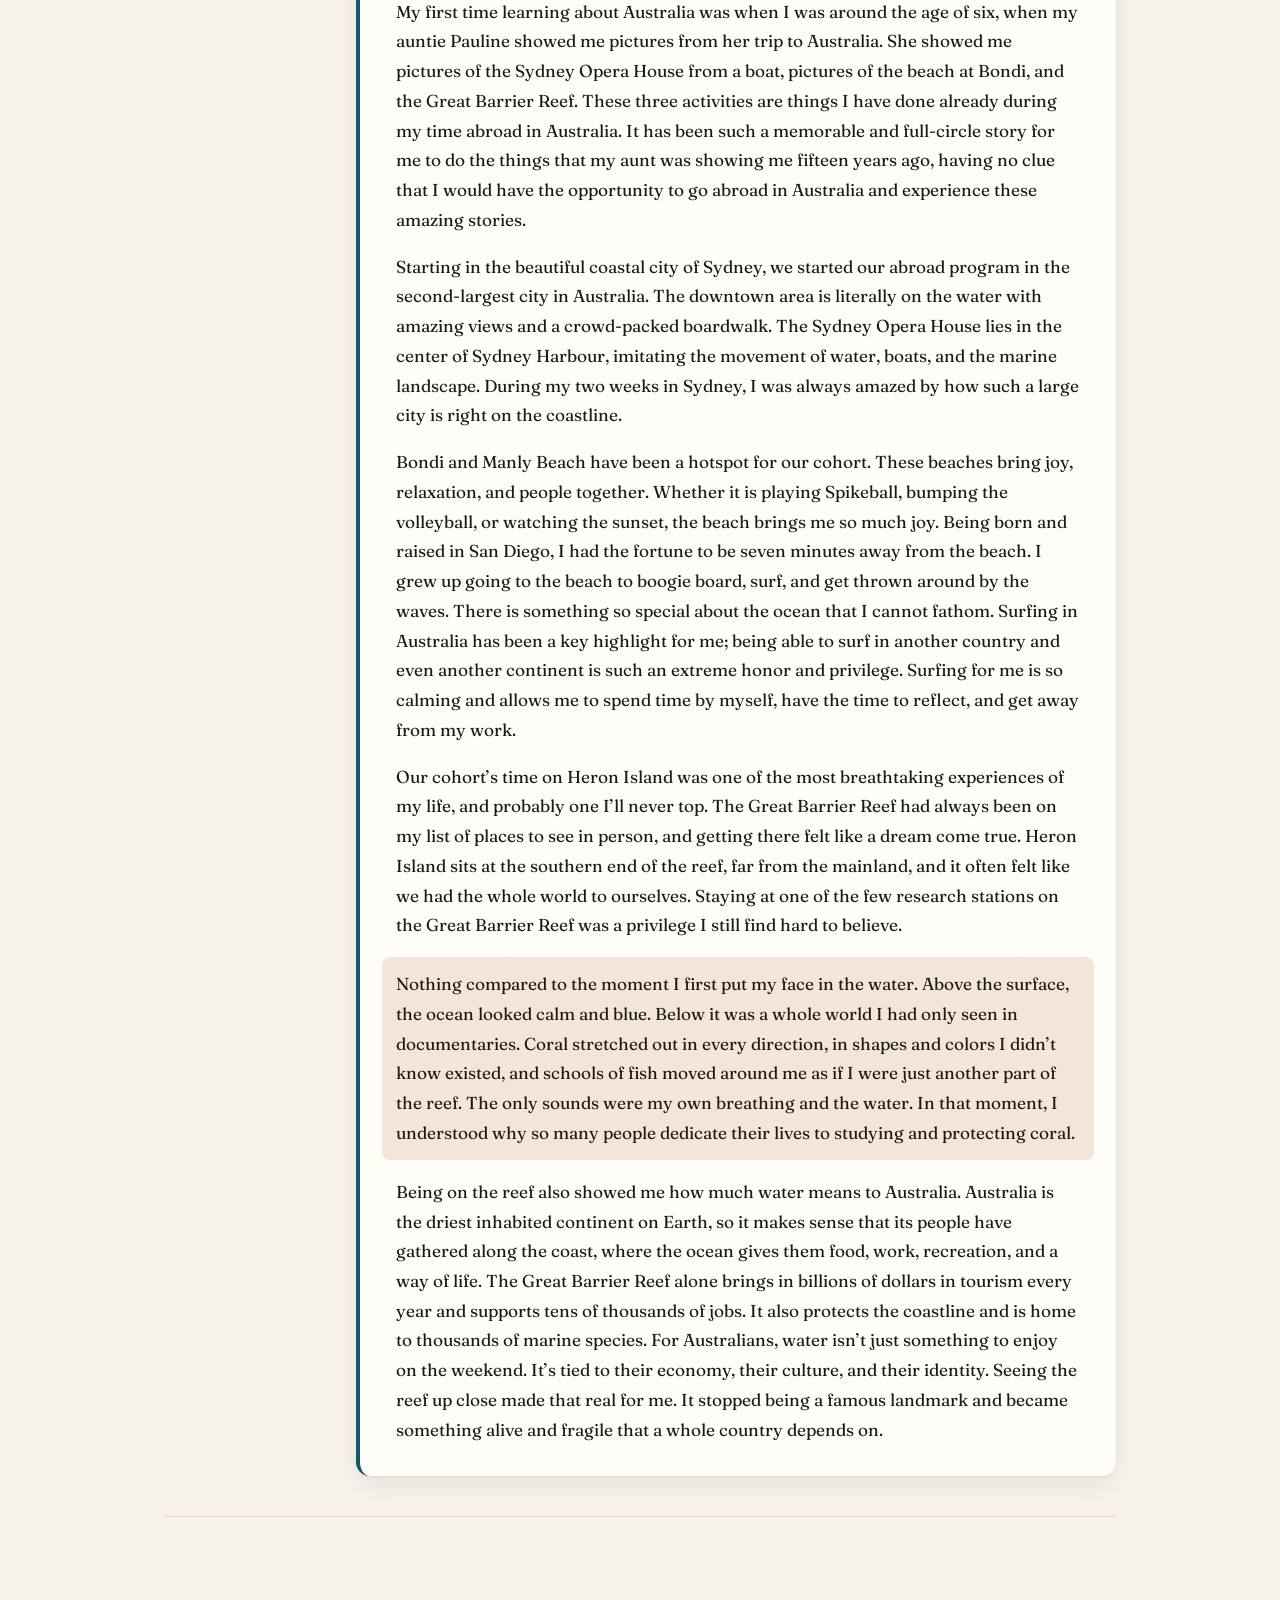
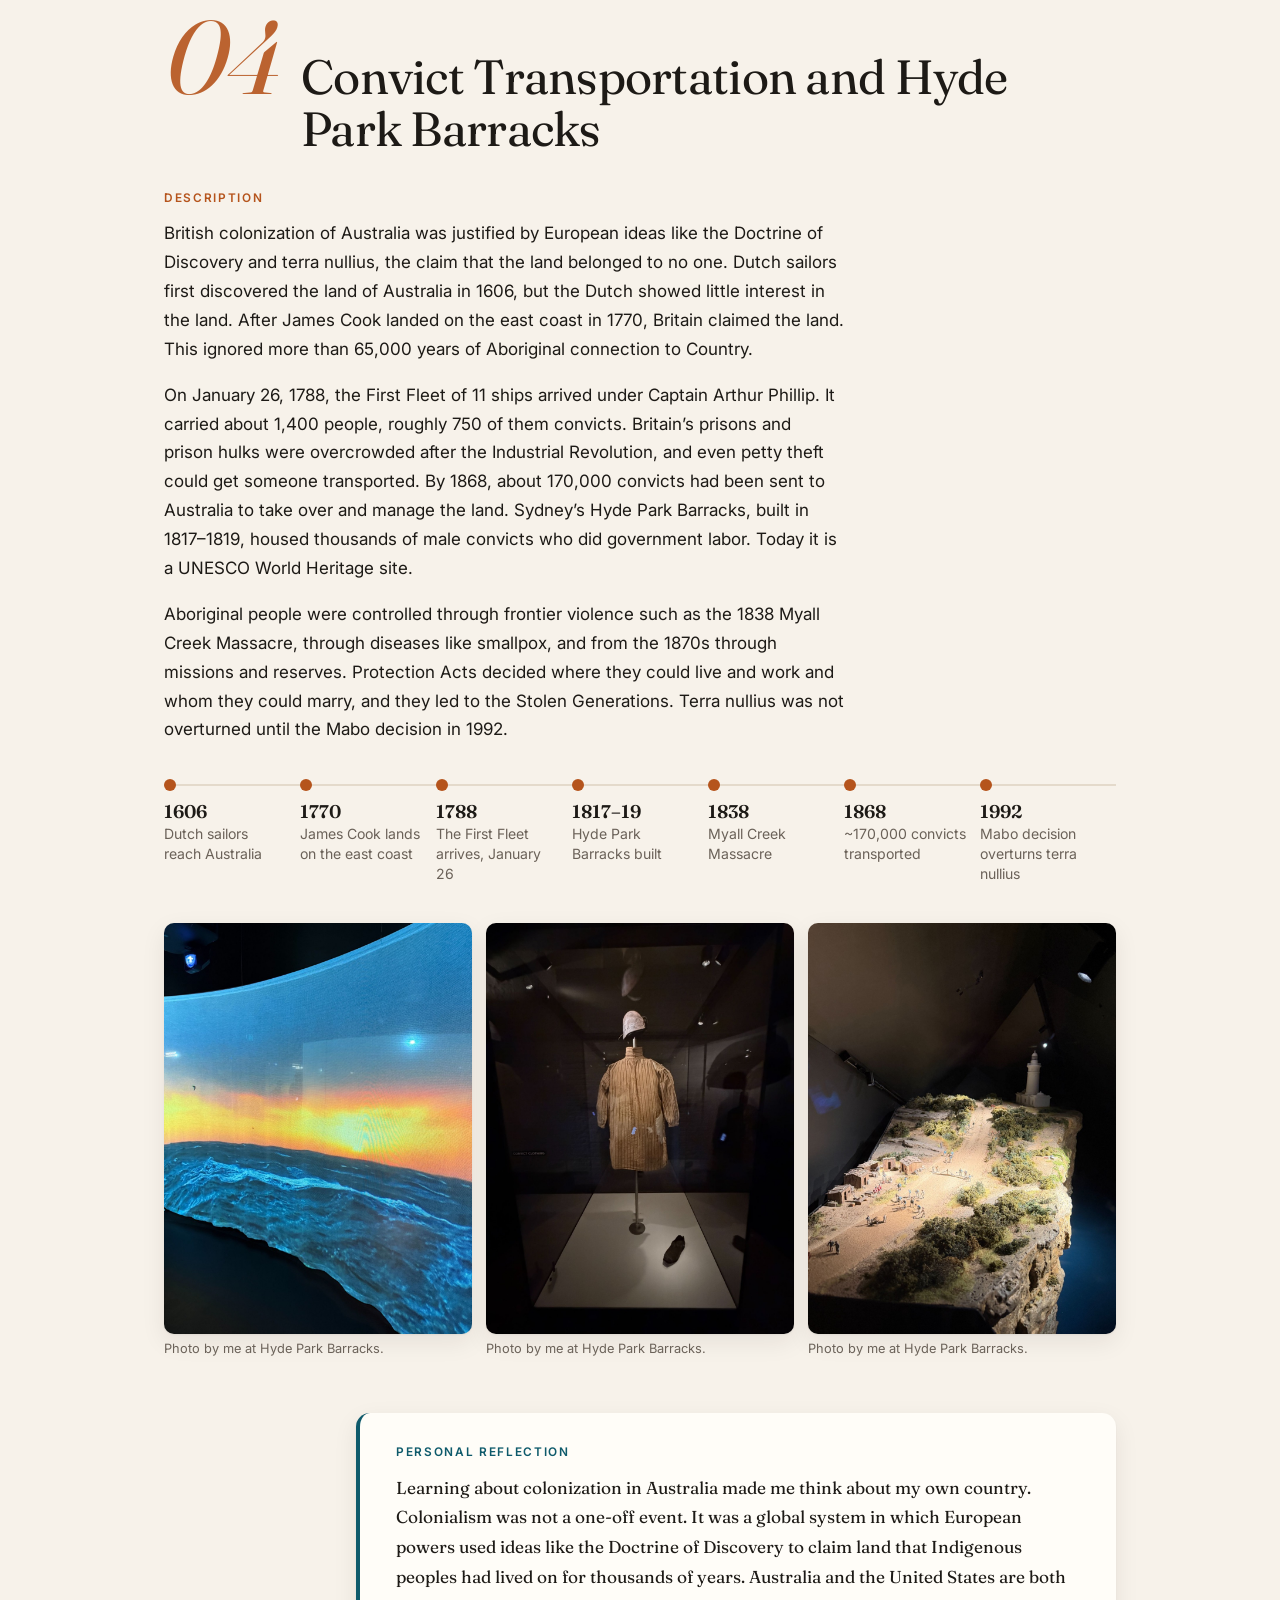
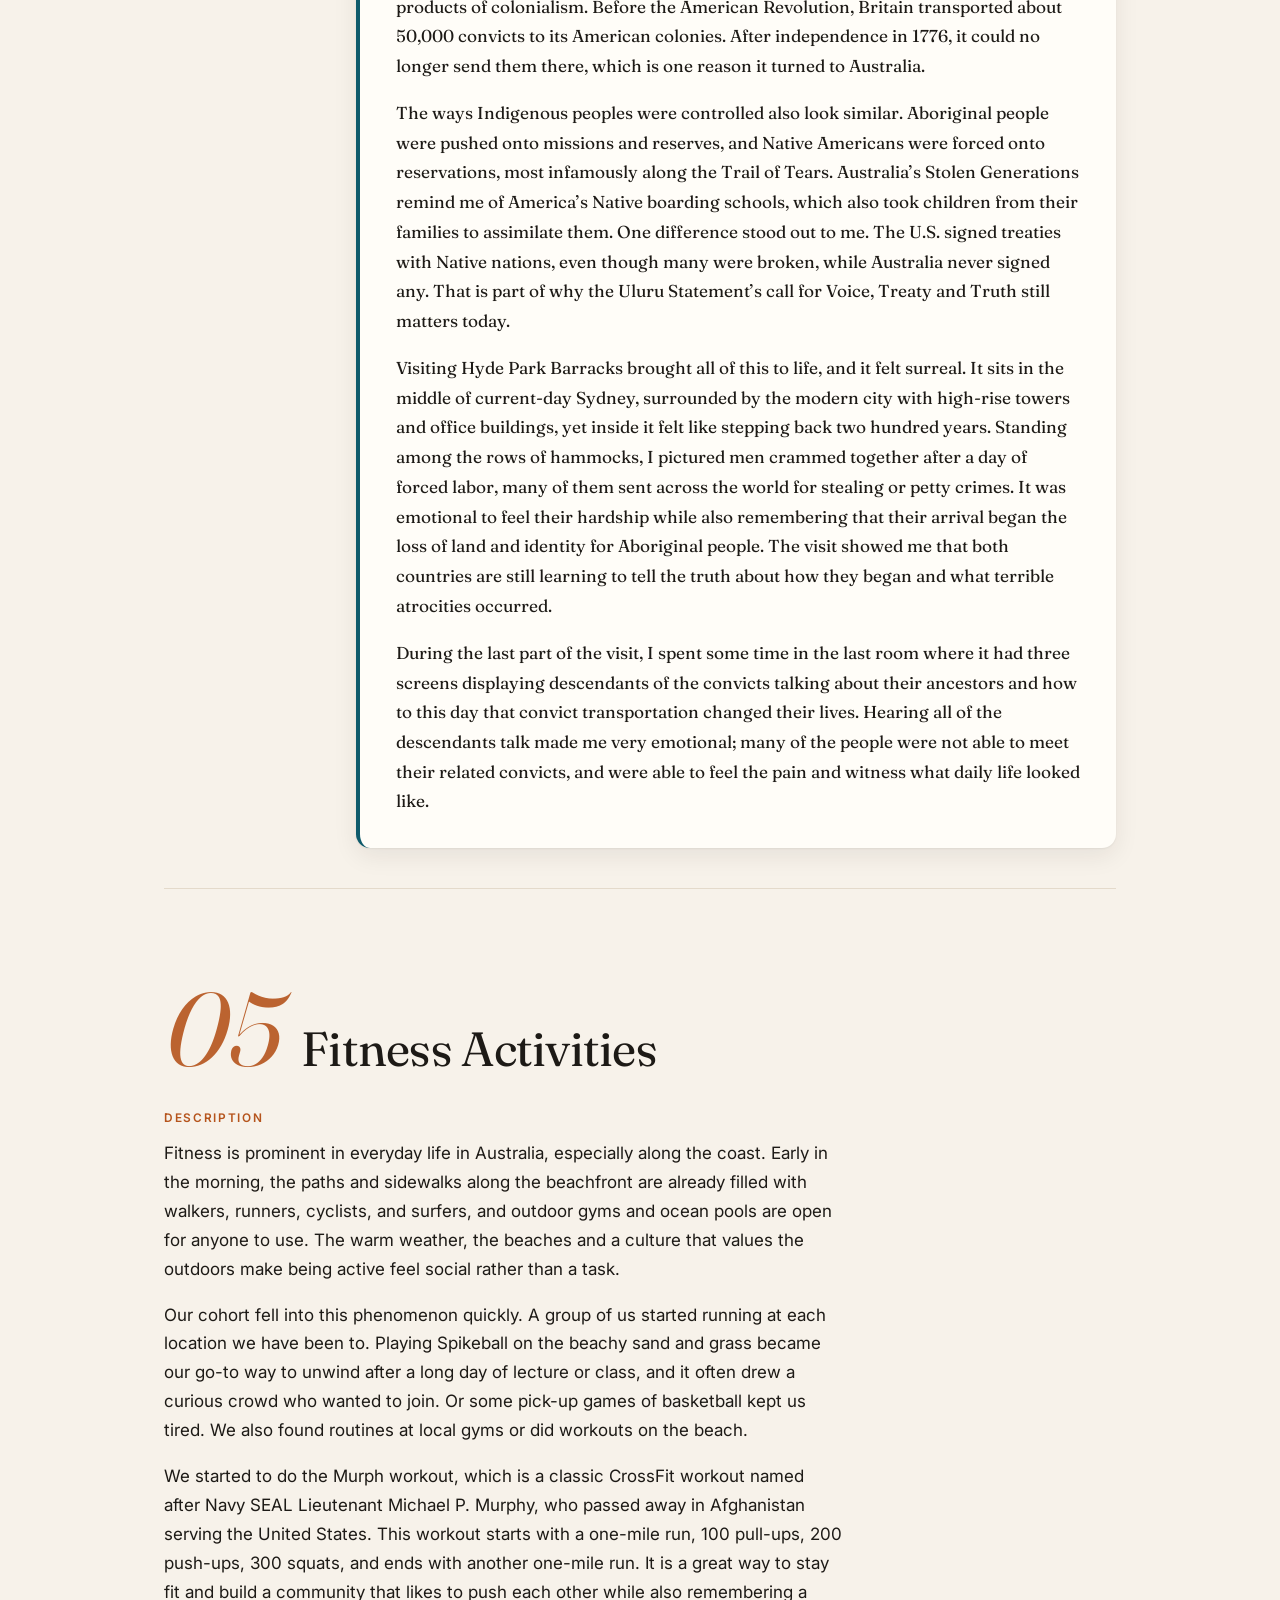
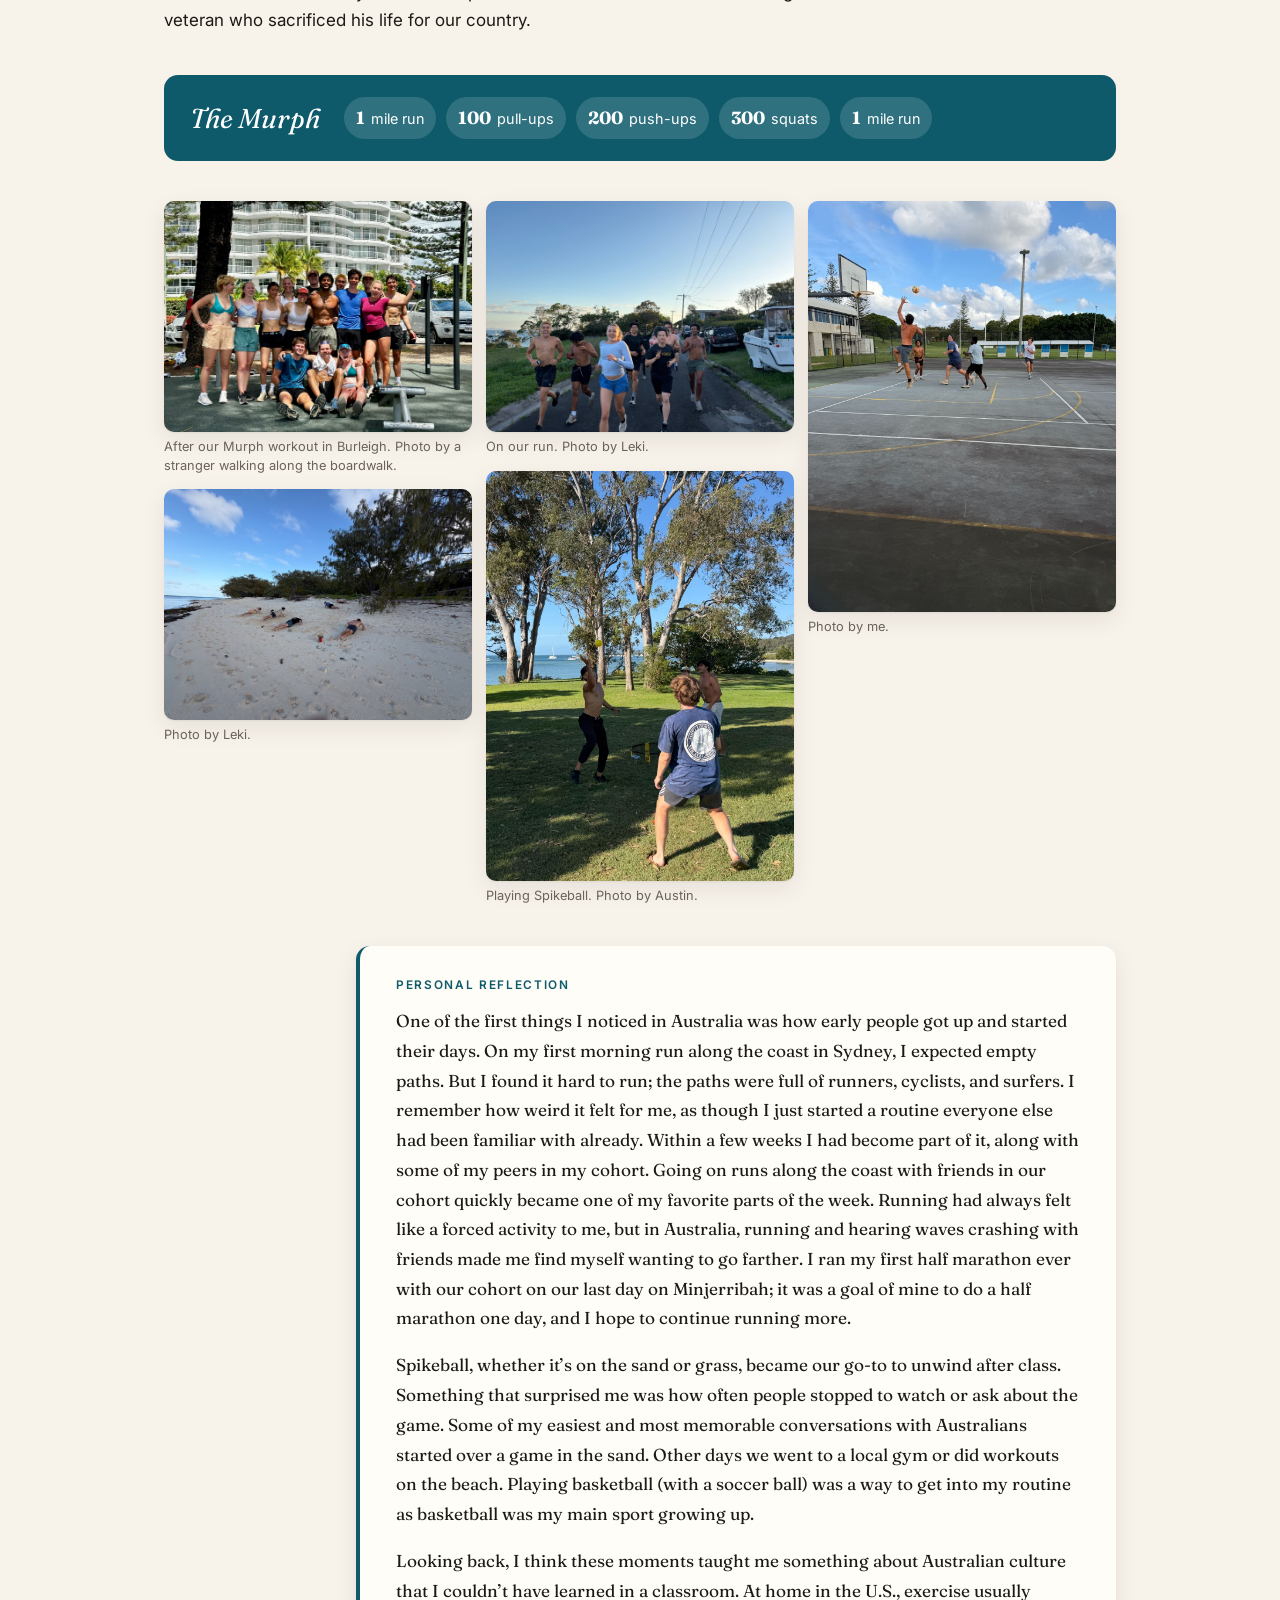
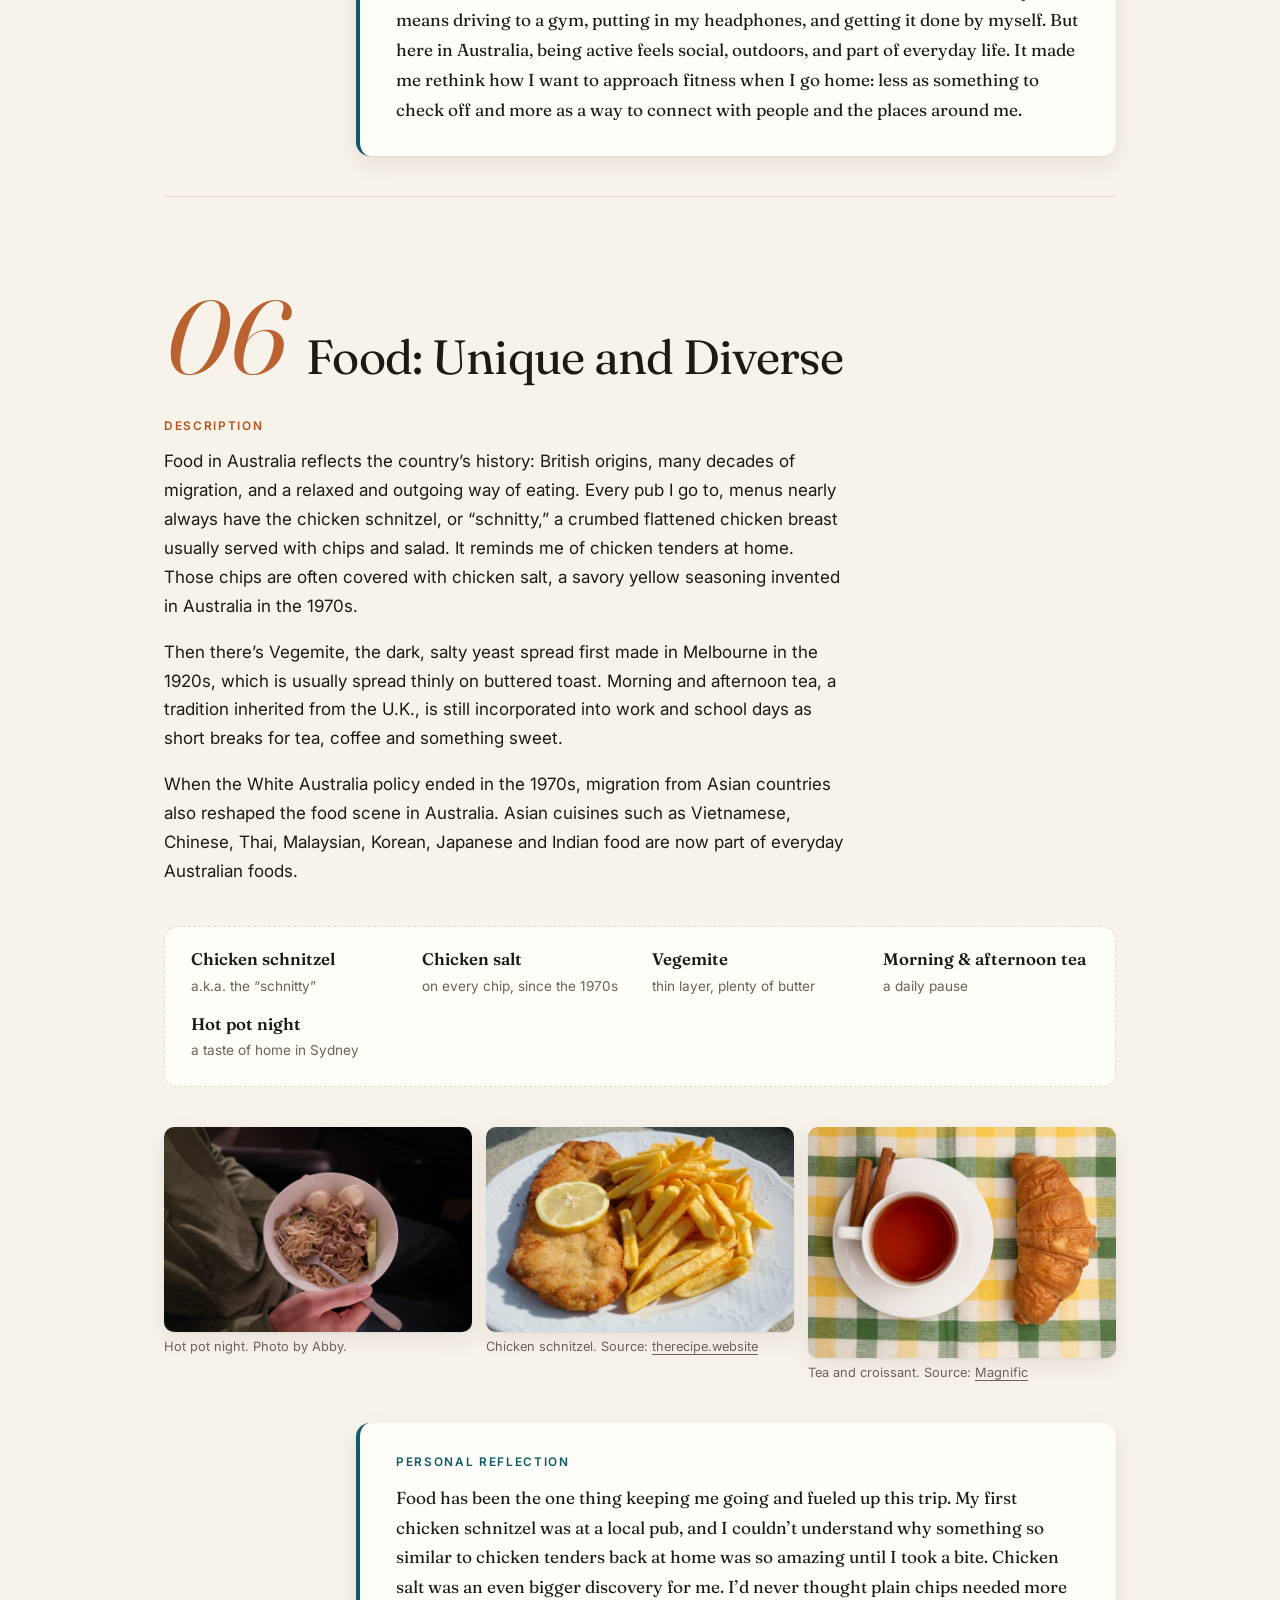
==== commit 1cebcf23: "Add half marathon to the fitness reflection Co-Authored-By: Claude Opus 5.5 <noreply@anthropic.com>" ====
--- a/australia/index.html
+++ b/australia/index.html
@@ -224,7 +224,7 @@
 
         <section class="reflection reveal">
           <h3 class="kicker">Personal reflection</h3>
-          <p>One of the first things I noticed in Australia was how early people got up and started their days. On my first morning run along the coast in Sydney, I expected empty paths. But I found it hard to run; the paths were full of runners, cyclists, and surfers. I remember how weird it felt for me, as though I just started a routine everyone else had been familiar with already. Within a few weeks I had become part of it, along with some of my peers in my cohort. Going on runs along the coast with friends in our cohort quickly became one of my favorite parts of the week. Running had always felt like a forced activity to me, but in Australia, running and hearing waves crashing with friends made me find myself wanting to go farther.</p>
+          <p>One of the first things I noticed in Australia was how early people got up and started their days. On my first morning run along the coast in Sydney, I expected empty paths. But I found it hard to run; the paths were full of runners, cyclists, and surfers. I remember how weird it felt for me, as though I just started a routine everyone else had been familiar with already. Within a few weeks I had become part of it, along with some of my peers in my cohort. Going on runs along the coast with friends in our cohort quickly became one of my favorite parts of the week. Running had always felt like a forced activity to me, but in Australia, running and hearing waves crashing with friends made me find myself wanting to go farther. I ran my first half marathon ever with our cohort on our last day on Minjerribah; it was a goal of mine to do a half marathon one day, and I hope to continue running more.</p>
           <p>Spikeball, whether it’s on the sand or grass, became our go-to to unwind after class. Something that surprised me was how often people stopped to watch or ask about the game. Some of my easiest and most memorable conversations with Australians started over a game in the sand. Other days we went to a local gym or did workouts on the beach. Playing basketball (with a soccer ball) was a way to get into my routine as basketball was my main sport growing up.</p>
           <p>Looking back, I think these moments taught me something about Australian culture that I couldn’t have learned in a classroom. At home in the U.S., exercise usually means driving to a gym, putting in my headphones, and getting it done by myself. But here in Australia, being active feels social, outdoors, and part of everyday life. It made me rethink how I want to approach fitness when I go home: less as something to check off and more as a way to connect with people and the places around me.</p>
         </section>
